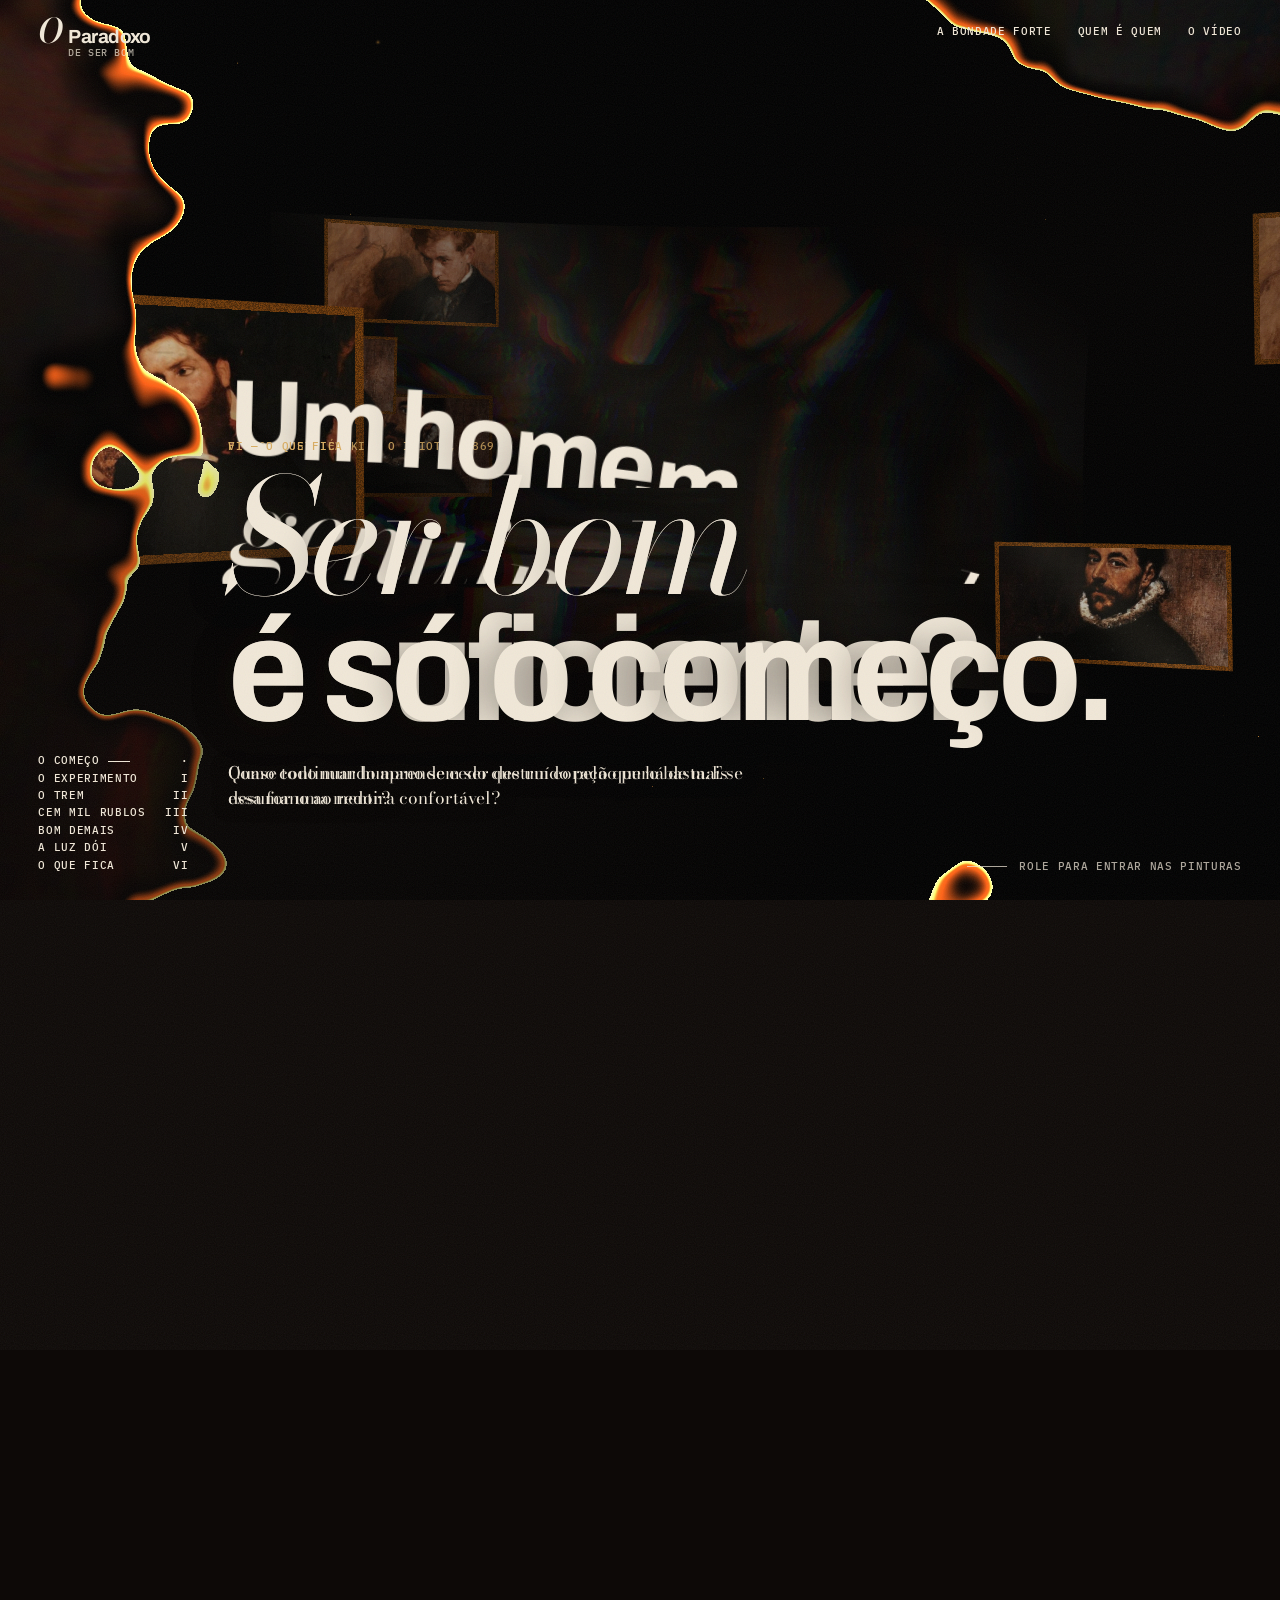
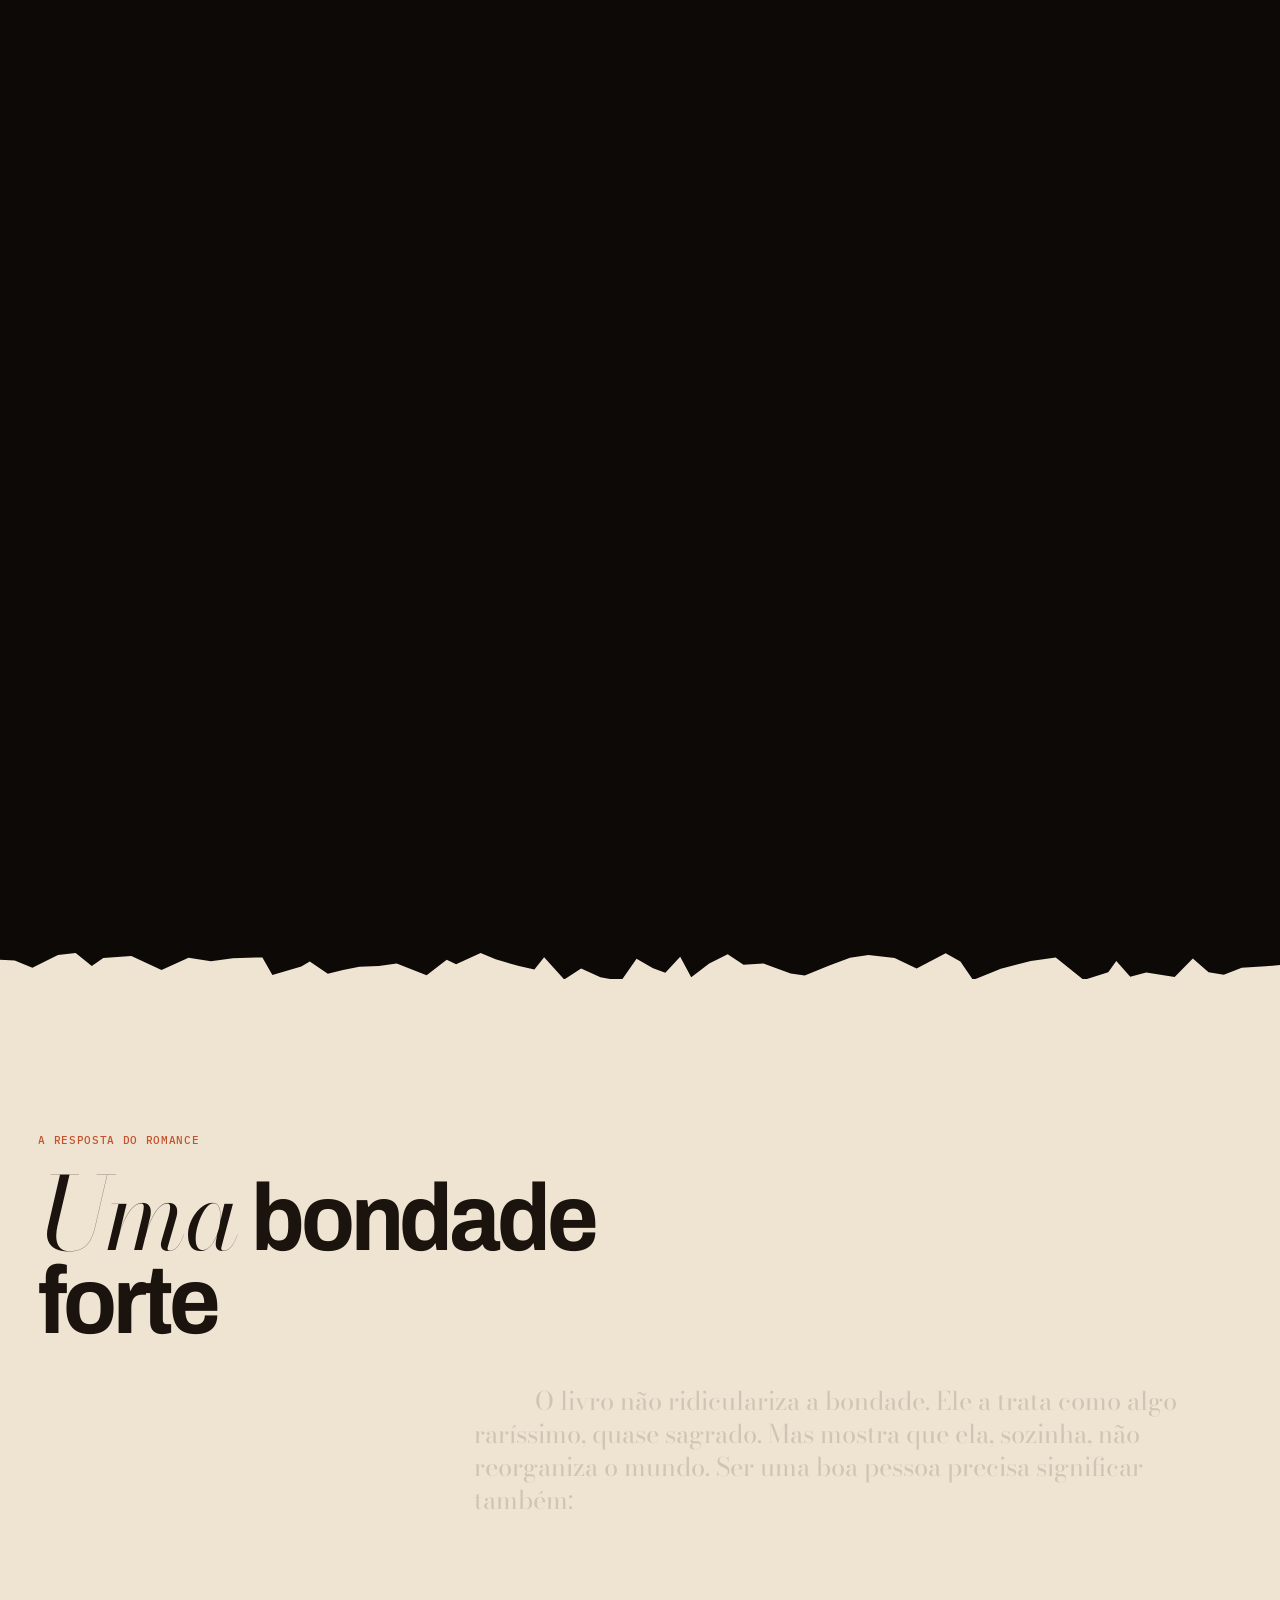
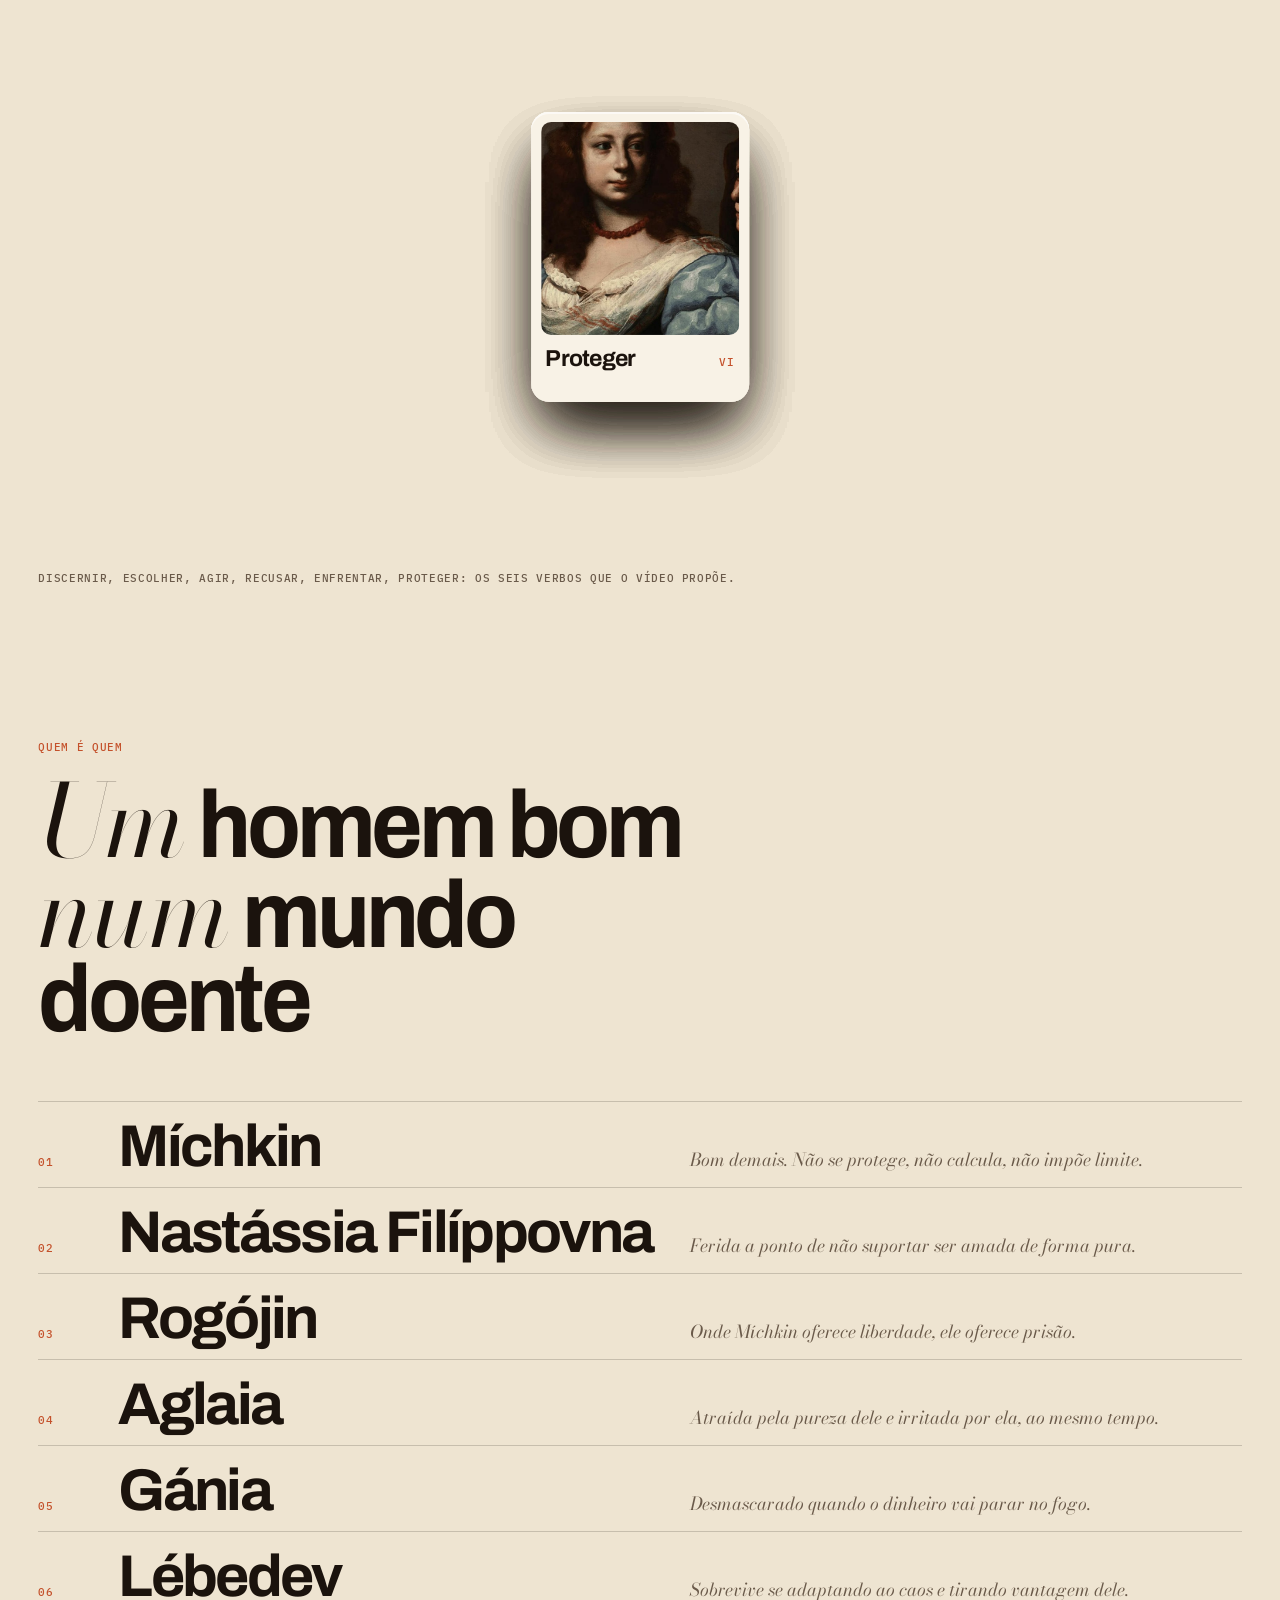
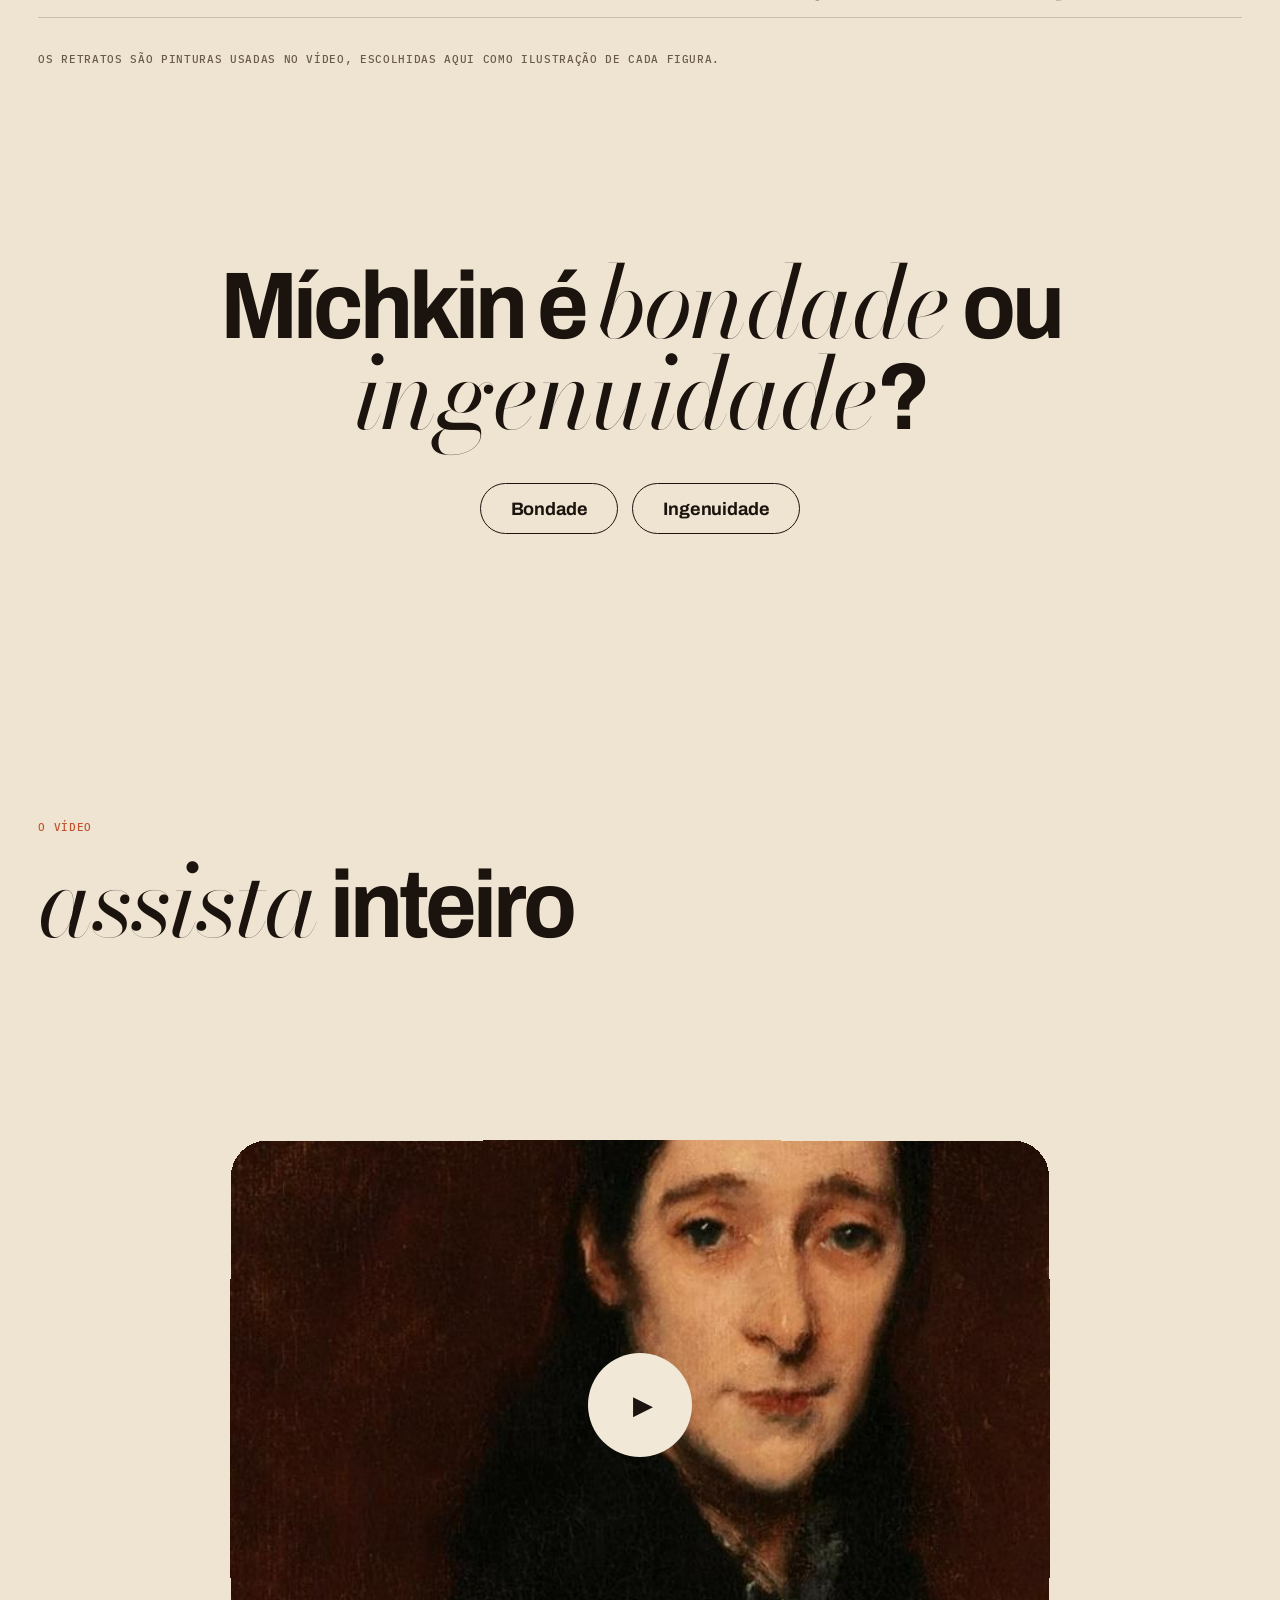
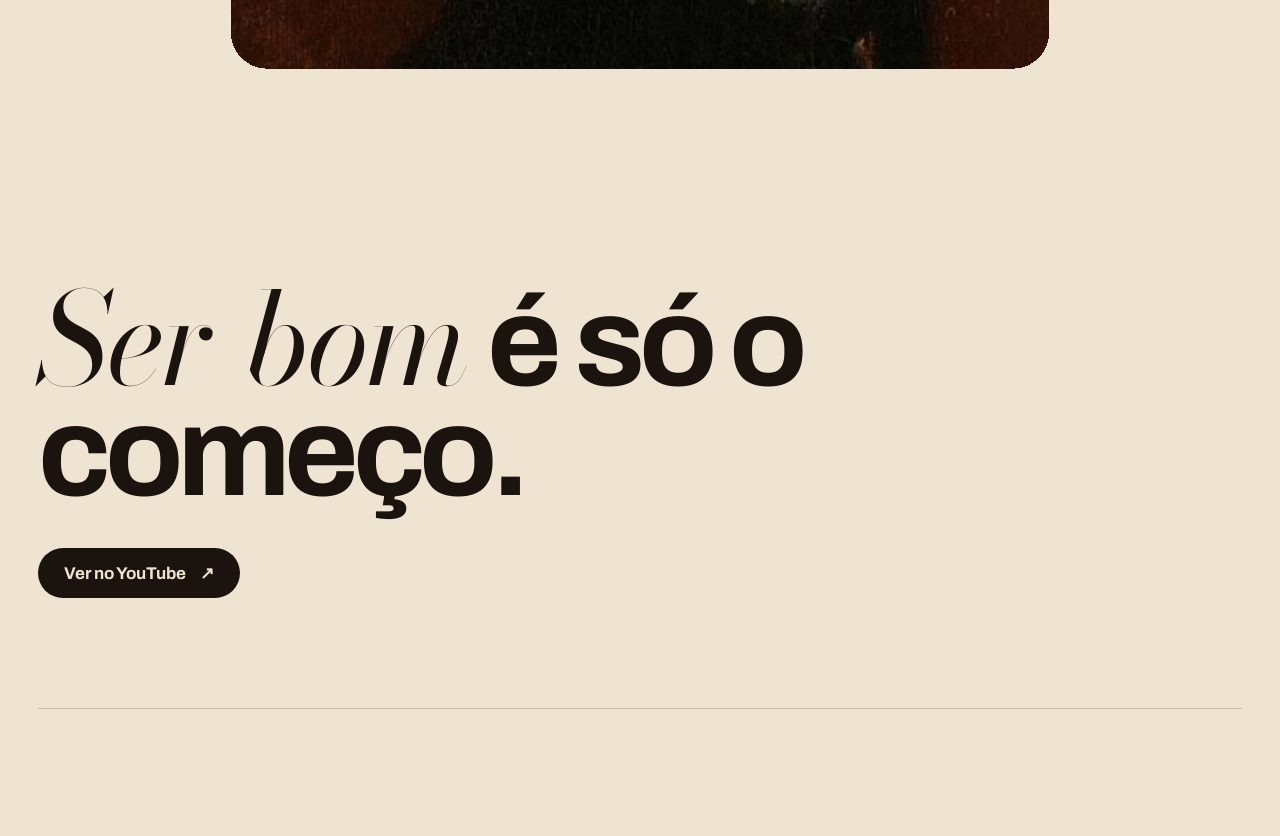
==== index.html @ 6a39d904 "Animações: queima entre pinturas, texto letra a letra, rolagem suave e revelações na página" ====
<!doctype html>
<html lang="pt-BR">
<head>
<meta charset="utf-8">
<meta name="viewport" content="width=device-width, initial-scale=1, viewport-fit=cover">
<title>O Paradoxo — ser bom é suficiente?</title>
<meta name="description" content="O Idiota, de Dostoiévski, contado com as pinturas do vídeo “O Paradoxo de Ser uma Boa Pessoa”: por que a bondade parece fraqueza num mundo corrompido.">
<meta name="theme-color" content="#0d0907">
<meta property="og:title" content="O Paradoxo — ser bom é suficiente?">
<meta property="og:description" content="O Idiota, de Dostoiévski, em pinturas que flutuam.">
<meta property="og:image" content="img/og.jpg">
<meta property="og:type" content="website">
<link rel="icon" href="img/favicon.svg" type="image/svg+xml">
<link rel="preload" href="fonts/archivo.woff2" as="font" type="font/woff2" crossorigin>
<link rel="preload" href="fonts/bodoni-italic.woff2" as="font" type="font/woff2" crossorigin>
<link rel="stylesheet" href="src/styles.css">
<script type="application/ld+json">
{"@context":"https://schema.org","@type":"CreativeWork","name":"O Paradoxo de Ser uma Boa Pessoa","about":{"@type":"Book","name":"O Idiota","author":{"@type":"Person","name":"Fiódor Dostoiévski"},"datePublished":"1869"},"inLanguage":"pt-BR","citation":{"@type":"VideoObject","name":"O Paradoxo de Ser uma Boa Pessoa | O Alerta de Dostoiévski para a Sociedade","url":"https://www.youtube.com/watch?v=7dcqp1zuZd4","uploadDate":"2026-03-15"}}
</script>
<script type="importmap">
{"imports":{"three":"./vendor/three/three.module.min.js","lenis":"./vendor/lenis/lenis.mjs","app/":"./src/"}}
</script>
</head>
<body class="is-loading">

<div class="loader" id="loader" aria-live="polite">
  <div class="loader__pic" aria-hidden="true"><img id="loadPic" src="img/paint/p15-rua.jpg" alt=""></div>
  <p class="loader__mark"><i>O</i> Paradoxo</p>
  <p class="mono loader__n"><span id="loadN">00</span> / 32 pinturas</p>
</div>

<header class="hdr" id="hdr">
  <a class="hdr__mark" href="#top" aria-label="O Paradoxo, início"><i>O</i><span>Paradoxo</span><small class="mono">de ser bom</small></a>
  <nav class="hdr__nav mono" aria-label="Seções">
    <a href="#forte">A bondade forte</a>
    <a href="#quem">Quem é quem</a>
    <a href="#video">O vídeo</a>
  </nav>
  <button class="hdr__menu mono" id="menuBtn" type="button" aria-expanded="false" aria-controls="menu">Menu</button>
</header>

<nav class="menu" id="menu" hidden aria-label="Menu">
  <a href="#top"><span class="mono">I</span>Início</a>
  <a href="#forte"><span class="mono">II</span>A bondade forte</a>
  <a href="#quem"><span class="mono">III</span>Quem é quem</a>
  <a href="#video"><span class="mono">IV</span>O vídeo</a>
</nav>

<ol class="index mono" id="index" aria-hidden="true">
  <li><span>O começo</span><b>·</b></li>
  <li><span>O experimento</span><b>I</b></li>
  <li><span>O trem</span><b>II</b></li>
  <li><span>Cem mil rublos</span><b>III</b></li>
  <li><span>Bom demais</span><b>IV</b></li>
  <li><span>A luz dói</span><b>V</b></li>
  <li><span>O que fica</span><b>VI</b></li>
</ol>

<main id="top">
  <section class="world" id="world" aria-label="O Idiota em sete cenas">
    <div class="stage" id="stage">
      <canvas id="gl" aria-hidden="true"></canvas>

      <article class="st st--hero" data-st="0">
        <p class="mono st__kick ln" style="display:flex"><span>Fiódor Dostoiévski</span><span>O Idiota, 1869</span></p>
        <h1 class="st__t"><span class="ln"><em class="sw">Ser bom</em></span><span class="ln"><b>é suficiente?</b></span></h1>
        <p class="st__p ln">Quase todo mundo aprende cedo que um coração puro basta. E se essa for uma mentira confortável?</p>
      </article>

      <article class="st st--l" data-st="1">
        <p class="mono st__num ln">I — O experimento</p>
        <h2 class="st__t"><span class="ln"><b>Um homem</b></span><span class="ln"><em class="sw">genuinamente bom</em></span></h2>
        <p class="st__p ln">Dostoiévski coloca esse homem no centro de um mundo corroído por desejo, humilhação e autodestruição. E observa o que acontece.</p>
      </article>

      <article class="st st--r" data-st="2">
        <p class="mono st__num ln">II — O trem</p>
        <h2 class="st__t"><span class="ln"><em class="sw">um</em> <b>estrangeiro</b></span><span class="ln"><b>moral</b></span></h2>
        <p class="st__p ln">A caminho de São Petersburgo, o príncipe Míchkin senta entre Rogójin, consumido pela obsessão, e Lébedev, que vive de tirar vantagem do caos. Ele não fala, não pensa e não deseja como eles.</p>
      </article>

      <article class="st st--l" data-st="3">
        <p class="mono st__num ln">III — Cem mil rublos</p>
        <h2 class="st__t"><span class="ln"><b>100.000</b></span><span class="ln"><em class="sw">rublos no fogo</em></span></h2>
        <p class="st__p ln">Rogójin tenta comprar Nastássia Filíppovna. Ela atira o dinheiro às chamas e, por um instante, arranca a máscara de todos na sala. Míchkin oferece outra coisa: amor sem julgamento.</p>
      </article>

      <article class="st st--c" data-st="4">
        <p class="mono st__num ln">IV — Bom demais</p>
        <h2 class="st__t st__t--list">
          <span class="ln"><b>Bondade</b> <em class="sw">não é</em> <b>passividade.</b></span>
          <span class="ln"><b>Compaixão</b> <em class="sw">não é</em> <b>indecisão.</b></span>
          <span class="ln"><b>Perdão</b> <em class="sw">não é</em> <b>falta de limite.</b></span>
        </h2>
      </article>

      <article class="st st--r" data-st="5">
        <p class="mono st__num ln">V — A luz dói</p>
        <h2 class="st__t"><span class="ln"><em class="sw">às vezes</em></span><span class="ln"><b>a luz dói</b></span></h2>
        <p class="st__p ln">Não basta oferecer luz a quem aprendeu a viver no escuro. Às vezes ela dói mais do que a própria escuridão.</p>
      </article>

      <article class="st st--hero" data-st="6">
        <p class="mono st__num ln">VI — O que fica</p>
        <h2 class="st__t"><span class="ln"><em class="sw">Ser bom</em></span><span class="ln"><b>é só o começo.</b></span></h2>
        <p class="st__p ln">Como continuar humano sem ser destruído pelo que há de mais desumano ao redor?</p>
      </article>

      <p class="mono cue" id="cue" aria-hidden="true">Role para entrar nas pinturas</p>
    </div>
  </section>

  <div class="page" id="page">
    <div class="tear" aria-hidden="true"></div>

    <section class="forte" id="forte" aria-labelledby="forteT">
      <p class="mono kick">A resposta do romance</p>
      <h2 class="big" id="forteT"><em class="sw">Uma</em> bondade forte</h2>
      <p class="lede">O livro não ridiculariza a bondade. Ele a trata como algo raríssimo, quase sagrado. Mas mostra que ela, sozinha, não reorganiza o mundo. Ser uma boa pessoa precisa significar também:</p>
      <div class="deck" id="deck">
        <figure class="dc"><img src="img/paint/p02-dostoievski.jpg" alt="" loading="lazy"><figcaption><span class="mono">I</span>Discernir</figcaption></figure>
        <figure class="dc"><img src="img/paint/p04-dois-homens.jpg" alt="" loading="lazy"><figcaption><span class="mono">II</span>Escolher</figcaption></figure>
        <figure class="dc"><img src="img/paint/p18-gola.jpg" alt="" loading="lazy"><figcaption><span class="mono">III</span>Agir</figcaption></figure>
        <figure class="dc"><img src="img/paint/p05-nastassia.jpg" alt="" loading="lazy"><figcaption><span class="mono">IV</span>Recusar</figcaption></figure>
        <figure class="dc"><img src="img/paint/p16-olhar.jpg" alt="" loading="lazy"><figcaption><span class="mono">V</span>Enfrentar</figcaption></figure>
        <figure class="dc"><img src="img/paint/p20-duas.jpg" alt="" loading="lazy"><figcaption><span class="mono">VI</span>Proteger</figcaption></figure>
      </div>
      <p class="mono note">Discernir, escolher, agir, recusar, enfrentar, proteger: os seis verbos que o vídeo propõe.</p>
    </section>

    <section class="quem" id="quem" aria-labelledby="quemT">
      <div class="quem__head">
        <p class="mono kick">Quem é quem</p>
        <h2 class="big" id="quemT"><em class="sw">Um</em> homem bom <em class="sw">num</em> mundo doente</h2>
      </div>
      <ul class="cast" id="cast">
        <li data-img="img/cut/p01-retrato.webp"><span class="mono">01</span><b>Míchkin</b><i>Bom demais. Não se protege, não calcula, não impõe limite.</i></li>
        <li data-img="img/cut/p05-nastassia.webp"><span class="mono">02</span><b>Nastássia Filíppovna</b><i>Ferida a ponto de não suportar ser amada de forma pura.</i></li>
        <li data-img="img/cut/p03-trem.webp"><span class="mono">03</span><b>Rogójin</b><i>Onde Míchkin oferece liberdade, ele oferece prisão.</i></li>
        <li data-img="img/cut/p10-dama.webp"><span class="mono">04</span><b>Aglaia</b><i>Atraída pela pureza dele e irritada por ela, ao mesmo tempo.</i></li>
        <li data-img="img/cut/p11-cabisbaixo.webp"><span class="mono">05</span><b>Gánia</b><i>Desmascarado quando o dinheiro vai parar no fogo.</i></li>
        <li data-img="img/cut/p07-flor.webp"><span class="mono">06</span><b>Lébedev</b><i>Sobrevive se adaptando ao caos e tirando vantagem dele.</i></li>
      </ul>
      <img class="cast__peek" id="peek" alt="" aria-hidden="true">
      <p class="mono note">Os retratos são pinturas usadas no vídeo, escolhidas aqui como ilustração de cada figura.</p>
    </section>

    <section class="pick" aria-labelledby="pickT">
      <p class="mono kick">A pergunta do vídeo</p>
      <h2 class="big" id="pickT">Míchkin é <em class="sw">bondade</em> ou <em class="sw">ingenuidade</em>?</h2>
      <div class="pick__btns" role="group" aria-label="Escolha uma resposta">
        <button type="button" class="pill" data-pick="b" aria-pressed="false">Bondade</button>
        <button type="button" class="pill" data-pick="i" aria-pressed="false">Ingenuidade</button>
      </div>
      <p class="pick__a" id="pickA" aria-live="polite"></p>
    </section>

    <section class="video" id="video" aria-labelledby="videoT">
      <p class="mono kick">O vídeo</p>
      <h2 class="big" id="videoT"><em class="sw">assista</em> inteiro</h2>
      <div class="frame">
        <div class="player" id="player">
          <button class="player__face" id="playerBtn" type="button" aria-label="Reproduzir o vídeo O Paradoxo de Ser uma Boa Pessoa">
            <img src="img/paint/p01-retrato.jpg" alt="">
            <span class="player__play" aria-hidden="true">▶</span>
            <span class="mono player__cap">A Psique · 23 min<br>O Paradoxo de Ser uma Boa Pessoa</span>
          </button>
        </div>
      </div>
    </section>

    <footer class="foot">
      <h2 class="foot__t"><em class="sw">Ser bom</em> é só o começo.</h2>
      <a class="btn" href="https://www.youtube.com/watch?v=7dcqp1zuZd4" target="_blank" rel="noopener"><span>Ver no YouTube</span><b aria-hidden="true">↗</b></a>
      <div class="foot__cols">
        <p><span class="mono">Vídeo</span>A Psique, 15 de março de 2026</p>
        <p><span class="mono">Livro</span>O Idiota, Fiódor Dostoiévski, 1869</p>
        <p><span class="mono">Imagens</span>Pinturas exibidas no vídeo, usadas como referência</p>
        <p><span class="mono">Compartilhar</span><button class="copy" type="button" data-copy="https://www.youtube.com/watch?v=7dcqp1zuZd4">Copiar link do vídeo</button><span class="copied mono" aria-live="polite"></span></p>
      </div>
    </footer>
  </div>
</main>

<script type="module" src="src/main.js"></script>
</body>
</html>
---- src/styles.css ----
/* ===== Tokens ===== */
:root {
  --night: #0d0907;
  --bone: #f1e8d8;
  --bone-2: rgba(241, 232, 216, .72);
  --gold: #d9ad62;
  --ember: #c4512b;
  --paper: #eee4d1;
  --paper-2: #e3d7c0;
  --ink: #1b130d;
  --ink-2: #6a5a4a;
  --line: rgba(27, 19, 13, .18);
  --f-sans: "Archivo", "Helvetica Neue", Arial, sans-serif;
  --f-serif: "Bodoni Moda", Didot, Georgia, serif;
  --f-mono: "Plex Mono", ui-monospace, Menlo, monospace;
  --gut: clamp(16px, 3vw, 44px);
  --ease: cubic-bezier(.2, .7, .1, 1);
}

@font-face { font-family: "Archivo"; src: url(../fonts/archivo.woff2) format("woff2"); font-weight: 100 900; font-stretch: 62% 125%; font-display: swap; }
@font-face { font-family: "Bodoni Moda"; src: url(../fonts/bodoni.woff2) format("woff2"); font-weight: 400 900; font-display: swap; }
@font-face { font-family: "Bodoni Moda"; src: url(../fonts/bodoni-italic.woff2) format("woff2"); font-weight: 400 900; font-style: italic; font-display: swap; }
@font-face { font-family: "Plex Mono"; src: url(../fonts/mono.woff2) format("woff2"); font-weight: 500; font-display: swap; }

/* ===== Base ===== */
*, *::before, *::after { box-sizing: border-box; }
[hidden] { display: none !important; }
html { -webkit-text-size-adjust: 100%; }
body { margin: 0; background: var(--night); color: var(--bone); font: 400 17px/1.5 var(--f-serif); -webkit-font-smoothing: antialiased; overflow-x: clip; }
body.is-loading { overflow: hidden; height: 100svh; }
a { color: inherit; }
button { font: inherit; color: inherit; background: none; border: 0; padding: 0; cursor: pointer; }
img { display: block; max-width: 100%; }
:focus-visible { outline: 2px solid var(--gold); outline-offset: 3px; border-radius: 4px; }

.mono { font: 500 11px/1.4 var(--f-mono); text-transform: uppercase; letter-spacing: .06em; }
.sw { font-family: var(--f-serif); font-style: italic; font-weight: 500; font-variation-settings: "opsz" 96; letter-spacing: -.02em; }
b { font-weight: inherit; }

/* grão de tela por cima de tudo, como verniz */
body::after {
  content: ""; position: fixed; inset: -50%; z-index: 90; pointer-events: none; opacity: .07;
  background-image: url("data:image/svg+xml,%3Csvg xmlns='http://www.w3.org/2000/svg' width='160' height='160'%3E%3Cfilter id='n'%3E%3CfeTurbulence type='fractalNoise' baseFrequency='.9' numOctaves='2' stitchTiles='stitch'/%3E%3C/filter%3E%3Crect width='100%25' height='100%25' filter='url(%23n)'/%3E%3C/svg%3E");
  animation: grain .9s steps(4) infinite;
}
@keyframes grain { 0% { transform: translate(0, 0); } 25% { transform: translate(-3%, 2%); } 50% { transform: translate(2%, -3%); } 75% { transform: translate(-2%, -1%); } }

/* ===== Loader ===== */
.loader { position: fixed; inset: 0; z-index: 100; display: grid; place-content: center; justify-items: center; text-align: center; background: var(--night); clip-path: inset(0 0 0 0); transition: clip-path 1.25s cubic-bezier(.76, 0, .24, 1) .15s, visibility 0s 1.5s; }
.loader.out { clip-path: inset(50% 0 50% 0); visibility: hidden; }
.loader::after { content: ""; position: absolute; left: 0; right: 0; top: 50%; height: 1px; background: var(--gold); transform: scaleX(0); transition: transform .9s var(--ease); }
.loader.out::after { transform: scaleX(1); }
.loader__pic { width: clamp(120px, 13vw, 170px); aspect-ratio: 4 / 5; padding: 7px; border-radius: 3px; background: linear-gradient(135deg, #b98d43, #ecd08f 22%, #8a6122 48%, #e2be74 72%, #7d561c); box-shadow: 0 30px 60px -20px #000; transform: rotate(-3deg); transition: transform 1.3s var(--ease), opacity .8s; }
.loader__pic img { width: 100%; height: 100%; object-fit: cover; display: block; filter: sepia(.2) contrast(1.05); }
.loader.out .loader__pic { transform: rotate(0) scale(1.6); opacity: 0; }
.loader__mark { position: relative; margin: -.42em 0 0; font: 500 clamp(48px, 8vw, 110px)/.9 var(--f-sans); letter-spacing: -.04em; text-shadow: 0 10px 40px rgba(13, 9, 7, .8); transition: transform 1.2s var(--ease), opacity .7s; }
.loader.out .loader__mark { transform: translateY(-40%); opacity: 0; }
.loader__mark i { font: italic 500 1.08em/1 var(--f-serif); margin-right: .06em; }
.loader__n { margin: 18px 0 0; color: var(--bone-2); }

/* ===== Letras e revelações ===== */
.sr { position: absolute; width: 1px; height: 1px; overflow: hidden; clip-path: inset(50%); white-space: nowrap; }
.w { display: inline-block; white-space: nowrap; clip-path: inset(-.35em -.25em -.3em -.25em); }
.ch { display: inline-block; transform-origin: 0 100%; will-change: transform; }
.st__t .ln { filter: none !important; }
.rv .ch { transform: translate3d(0, 115%, 0) rotate(12deg); transition: transform 1.15s var(--ease) calc(var(--ci) * 22ms); }
.rv.in .ch { transform: none; }
.up { opacity: 0; transform: translate3d(0, 34px, 0); transition: opacity .9s var(--ease) var(--d, 0s), transform 1.1s var(--ease) var(--d, 0s); }
.up.in { opacity: 1; transform: none; }
.kick.up { opacity: 1; transform: none; clip-path: inset(0 100% 0 0); transition: clip-path 1.2s var(--ease); }
.kick.up.in { clip-path: inset(0 0 0 0); }
.cast li.up { position: relative; border-top-color: transparent; }
.cast li.up::before { content: ""; position: absolute; left: 0; right: 0; top: -1px; height: 1px; background: var(--line); transform: scaleX(0); transform-origin: left; transition: transform 1.2s var(--ease) var(--d, 0s); }
.cast li.up.in::before { transform: scaleX(1); }
.frame.up { transform: translate3d(0, 60px, 0); }
.player__face img { will-change: scale; }
.lw { transition: opacity .25s linear; }

/* cursor */
.cur { position: fixed; left: 0; top: 0; z-index: 200; width: 6px; height: 6px; margin: -3px 0 0 -3px; border-radius: 50%; background: var(--gold); pointer-events: none; opacity: 0; transition: opacity .3s; mix-blend-mode: difference; }
.cur--ring { width: 38px; height: 38px; margin: -19px 0 0 -19px; background: none; border: 1px solid var(--gold); transition: opacity .3s, width .45s var(--ease), height .45s var(--ease), margin .45s var(--ease), background .3s; }
.cur--ring.hot { width: 74px; height: 74px; margin: -37px 0 0 -37px; background: rgba(217, 173, 98, .14); }
body.has-cur .cur { opacity: 1; }

/* ===== Header ===== */
.hdr { position: fixed; z-index: 50; top: 0; left: 0; right: 0; display: flex; align-items: flex-start; justify-content: space-between; padding: 18px var(--gut); color: var(--bone); transition: color .5s; pointer-events: none; }
.hdr > * { pointer-events: auto; }
.hdr.on-page { color: var(--ink); background: linear-gradient(var(--paper) 55%, rgba(238,228,209,0)); }
.hdr__mark { display: grid; grid-template-columns: auto auto; column-gap: 5px; align-items: baseline; text-decoration: none; line-height: .9; }
.hdr__mark i { font: italic 500 34px/.8 var(--f-serif); grid-row: span 2; }
.hdr__mark span { font: 700 19px/1 var(--f-sans); letter-spacing: -.03em; }
.hdr__mark small { opacity: .7; font-size: 9.5px; }
.hdr__nav { display: flex; gap: 26px; padding-top: 6px; }
.hdr__nav a { text-decoration: none; position: relative; padding-bottom: 3px; }
.hdr__nav a::after { content: ""; position: absolute; left: 0; right: 100%; bottom: 0; height: 1px; background: currentColor; transition: right .45s var(--ease); }
.hdr__nav a:hover::after { right: 0; }
.hdr__menu { display: none; padding-top: 6px; }
.menu { position: fixed; inset: 0; z-index: 45; padding: 110px var(--gut) 40px; background: rgba(13, 9, 7, .96); display: flex; flex-direction: column; gap: 10px; }
.menu a { font: 700 52px/1 var(--f-sans); letter-spacing: -.04em; text-decoration: none; color: var(--bone); display: flex; gap: 14px; align-items: baseline; }
.menu a span { color: var(--gold); }

/* índice lateral com algarismos romanos */
.index { position: fixed; z-index: 40; left: var(--gut); bottom: 26px; margin: 0; padding: 0; list-style: none; color: var(--bone); transition: opacity .5s; }
.index li { display: flex; justify-content: space-between; gap: 18px; width: 150px; opacity: .38; transition: opacity .4s; padding: 1px 0; }
.index li.on { opacity: 1; }
.index li.on span::after { content: ""; display: inline-block; width: 22px; height: 1px; background: currentColor; vertical-align: middle; margin-left: 8px; }
.index.gone { opacity: 0; pointer-events: none; }

/* ===== Ato 1 ===== */
.world { position: relative; height: 820vh; }
.stage { position: sticky; top: 0; height: 100svh; overflow: hidden; background: var(--night); }
#gl { position: absolute; inset: 0; width: 100%; height: 100%; display: block; }
.stage::before {
  content: ""; position: absolute; inset: 0; z-index: 1; pointer-events: none;
  background: radial-gradient(90% 70% at 18% 88%, rgba(13, 9, 7, .62), transparent 62%), radial-gradient(70% 60% at 90% 30%, rgba(13, 9, 7, .25), transparent 70%);
}

.st { position: absolute; z-index: 2; color: var(--bone); pointer-events: none; visibility: hidden; max-width: min(92vw, 820px); }
.st.vis { visibility: visible; }
.st .ln { display: block; will-change: transform, opacity, filter; }
.st__t { margin: 0; font: 700 clamp(54px, 8.4vw, 150px)/.86 var(--f-sans); font-stretch: 92%; letter-spacing: -.045em; text-shadow: 0 2px 40px rgba(13, 9, 7, .45); }
.st__t .sw { font-weight: 400; font-size: 1.08em; letter-spacing: -.035em; line-height: .8; }
.st__t > .ln { white-space: nowrap; }
.st__p { margin: 26px 0 0; max-width: 31em; font: 400 clamp(17px, 1.35vw, 21px)/1.42 var(--f-serif); color: var(--bone); text-shadow: 0 1px 18px rgba(13, 9, 7, .7); }
.st__num, .st__kick { margin: 0 0 18px; color: var(--gold); }
.st__kick { display: flex; gap: 22px; }

.st--hero { left: calc(var(--gut) + 190px); bottom: 10vh; }
.st--hero .st__t { font-size: clamp(64px, 11.5vw, 210px); }
.st--l { left: calc(var(--gut) + 190px); top: 50%; transform: translateY(-40%); }
.st--r { right: var(--gut); top: 50%; transform: translateY(-44%); text-align: right; }
.st--r .st__p { margin-left: auto; }
.st--c { left: 50%; top: 50%; transform: translate(-50%, -50%); text-align: center; max-width: 94vw; }
.st__t--list { font-size: clamp(36px, 5.2vw, 96px); line-height: .98; }
.st__t--list .ln { padding: .06em 0; }
.st__t--list .sw { color: var(--gold); }

.cue { position: absolute; z-index: 2; right: var(--gut); bottom: 26px; margin: 0; color: var(--bone-2); transition: opacity .6s; }
.cue::before { content: ""; display: inline-block; width: 40px; height: 1px; background: currentColor; vertical-align: middle; margin-right: 12px; animation: pull 2s var(--ease) infinite; transform-origin: left; }
@keyframes pull { 0% { transform: scaleX(0); } 60% { transform: scaleX(1); } 100% { transform: scaleX(1); opacity: 0; } }

/* ===== Ato 2: papel ===== */
.page { position: relative; z-index: 3; background: var(--paper); color: var(--ink); margin-top: -1px; overflow-x: clip; }
.tear { position: absolute; left: 0; right: 0; top: -38px; height: 40px; background: var(--paper); }
.page section { padding: clamp(90px, 12vw, 170px) var(--gut) 0; }
.kick { margin: 0 0 22px; color: var(--ember); }
.big { margin: 0; font: 700 clamp(48px, 7.4vw, 132px)/.88 var(--f-sans); font-stretch: 92%; letter-spacing: -.045em; max-width: 14ch; }
.big .sw { font-weight: 400; font-size: 1.06em; }
.lede { margin: 40px 0 0 auto; max-width: 30em; font: 400 clamp(21px, 2vw, 30px)/1.3 var(--f-serif); text-indent: 2.4em; }
.note { color: var(--ink-2); margin: 34px 0 0; }

/* baralho de pinturas em leque */
.deck { position: relative; height: clamp(360px, 44vw, 560px); margin-top: 60px; perspective: 1400px; --open: 0; }
.dc {
  position: absolute; left: 50%; top: 50%; width: clamp(170px, 17vw, 260px); margin: 0; aspect-ratio: 3 / 4;
  background: #f8f2e6; border-radius: 18px; padding: 10px 10px 0; box-shadow: 0 30px 60px -20px rgba(27, 19, 13, .45), 0 2px 0 rgba(255, 255, 255, .6) inset;
  transform-origin: 50% 120%;
  transform: translate(-50%, -50%) translateX(calc(var(--i) * var(--open) * clamp(100px, 13.8vw, 230px))) rotate(calc(var(--i) * var(--open) * 4.5deg)) translateY(calc(var(--i) * var(--i) * var(--open) * 8px)) rotateY(calc(var(--i) * -6deg * var(--open)));
  transition: transform .9s var(--ease), box-shadow .4s;
}
.dc img { width: 100%; height: 76%; object-fit: cover; border-radius: 10px; filter: sepia(.15); }
.dc figcaption { display: flex; flex-direction: row-reverse; justify-content: space-between; align-items: baseline; padding: 12px 4px 0; font: 700 clamp(19px, 1.8vw, 28px)/1 var(--f-sans); letter-spacing: -.03em; }
.dc figcaption .mono { color: var(--ember); }
.dc:hover { z-index: 10; box-shadow: 0 40px 70px -18px rgba(27, 19, 13, .6); transform: translate(-50%, -50%) translateX(calc(var(--i) * var(--open) * clamp(100px, 13.8vw, 230px))) translateY(-30px) rotate(calc(var(--i) * var(--open) * 3deg)); }

/* elenco com retrato que segue o cursor */
.quem { position: relative; }
.cast { list-style: none; margin: 60px 0 0; padding: 0; }
.cast li { display: grid; grid-template-columns: 60px 1fr 1fr; gap: 20px; align-items: baseline; padding: 18px 0 14px; border-top: 1px solid var(--line); cursor: default; transition: color .3s, padding .5s var(--ease); }
.cast li:last-child { border-bottom: 1px solid var(--line); }
.cast b { font: 700 clamp(34px, 4.6vw, 76px)/.9 var(--f-sans); letter-spacing: -.045em; }
.cast i { font: italic 400 clamp(17px, 1.4vw, 21px)/1.35 var(--f-serif); color: var(--ink-2); }
.cast .mono { color: var(--ember); }
.cast li:hover { padding-left: 14px; }
.cast li:hover b { color: var(--ember); }
.cast__peek { position: fixed; z-index: 30; left: 0; top: 0; width: 260px; pointer-events: none; opacity: 0; transform: translate(-50%, -60%) scale(.8) rotate(-4deg); transition: opacity .35s, transform .5s var(--ease); filter: drop-shadow(0 30px 40px rgba(27, 19, 13, .35)); }
.cast__peek.on { opacity: 1; transform: translate(-50%, -60%) scale(1) rotate(-2deg); }

/* pergunta */
.pick { text-align: center; }
.pick .big { margin: 0 auto; max-width: 16ch; }
.pick__btns { display: flex; gap: 14px; justify-content: center; margin-top: 44px; }
.pill { padding: 16px 30px 15px; border-radius: 99px; border: 1px solid var(--ink); font: 700 18px/1 var(--f-sans); letter-spacing: -.01em; transition: background .3s, color .3s, transform .4s var(--ease); }
.pill:hover { transform: translateY(-3px); }
.pill[aria-pressed="true"] { background: var(--ink); color: var(--paper); }
.pick__a { max-width: 34em; margin: 34px auto 0; min-height: 4.5em; font: 400 clamp(19px, 1.7vw, 25px)/1.4 var(--f-serif); }

/* vídeo numa moldura */
.video { text-align: left; }
.frame { margin-top: 50px; padding: clamp(10px, 1.6vw, 22px); border-radius: 6px; background: linear-gradient(135deg, #b98d43, #ecd08f 22%, #8a6122 48%, #e2be74 72%, #7d561c); box-shadow: 0 50px 90px -30px rgba(27, 19, 13, .6); }
.player { position: relative; aspect-ratio: 16 / 9; background: var(--night); overflow: hidden; }
.player iframe { position: absolute; inset: 0; width: 100%; height: 100%; border: 0; }
.player__face { position: absolute; inset: 0; width: 100%; display: block; }
.player__face img { width: 100%; height: 100%; object-fit: cover; transition: transform 1.4s var(--ease); }
.player__face:hover img { transform: scale(1.04); }
.player__play { position: absolute; left: 50%; top: 50%; width: 104px; height: 104px; margin: -52px 0 0 -52px; border-radius: 50%; display: grid; place-items: center; padding-left: 6px; font-size: 26px; color: var(--ink); background: var(--bone); transition: transform .5s var(--ease); }
.player__face:hover .player__play { transform: scale(1.1); }
.player__cap { position: absolute; left: 22px; bottom: 18px; text-align: left; color: var(--bone); }

/* rodapé */
.foot { padding: clamp(110px, 15vw, 220px) var(--gut) 36px; }
.foot__t { margin: 0 0 40px; font: 700 clamp(56px, 10vw, 190px)/.86 var(--f-sans); letter-spacing: -.05em; max-width: 12ch; }
.foot__t .sw { font-weight: 400; }
.btn { display: inline-flex; gap: 14px; align-items: center; padding: 17px 26px 16px; border-radius: 99px; background: var(--ink); color: var(--paper); text-decoration: none; font: 700 17px/1 var(--f-sans); transition: transform .4s var(--ease), background .3s; }
.btn:hover { transform: translateY(-3px); background: var(--ember); }
.foot__cols { display: grid; grid-template-columns: repeat(4, 1fr); gap: 24px; margin-top: 110px; padding-top: 20px; border-top: 1px solid var(--line); }
.foot__cols p { margin: 0; font-size: 15px; color: var(--ink-2); }
.foot__cols .mono { display: block; color: var(--ink); margin-bottom: 8px; }
.copy { text-decoration: underline; text-underline-offset: 3px; }
.copied { display: block; color: var(--ember); margin-top: 6px; min-height: 1em; }

/* sem 3D: pinturas como fundo fixo */
.stage.flat { background: center / cover no-repeat var(--night); transition: background-image .6s; }
.stage.flat::after { content: ""; position: absolute; inset: 0; background: radial-gradient(120% 90% at 50% 40%, rgba(13, 9, 7, .25), rgba(13, 9, 7, .85)); }

/* ===== Responsivo ===== */
@media (max-width: 860px) {
  .hdr__nav { display: none; }
  .hdr__menu { display: block; }
  .index { display: none; }
  .st--hero, .st--l, .st--r, .st--c { left: var(--gut); right: var(--gut); top: auto; bottom: 9vh; transform: none; text-align: left; max-width: none; }
  .st--r .st__p { margin-left: 0; }
  .st__t, .st--hero .st__t { font-size: clamp(42px, 12.5vw, 80px); }
  .st__t > .ln { white-space: normal; }
  .st__t--list { font-size: clamp(30px, 8.6vw, 54px); }
  .st__p { font-size: 16px; margin-top: 16px; }
  .cue { left: var(--gut); right: auto; bottom: 18px; }
  .lede { margin-left: 0; text-indent: 1.4em; }
  .deck { height: auto; display: grid; grid-template-columns: minmax(0,1fr) minmax(0,1fr); gap: 14px; perspective: none; }
  .dc, .dc:hover { position: relative; left: auto; top: auto; width: auto; transform: none; }
  .dc:nth-child(even) { margin-top: 28px; }
  .cast li { grid-template-columns: 34px 1fr; }
  .cast i { grid-column: 2; }
  .cast__peek { display: none; }
  .foot__cols { grid-template-columns: 1fr 1fr; }
  .player__play { width: 72px; height: 72px; margin: -36px 0 0 -36px; font-size: 20px; }
}

@media (prefers-reduced-motion: reduce) {
  *, *::before, *::after { animation: none !important; transition-duration: .01s !important; }
}

.btn, .pill, .player__play { transition: transform .4s var(--ease), background .3s, color .3s, translate .5s var(--ease); }
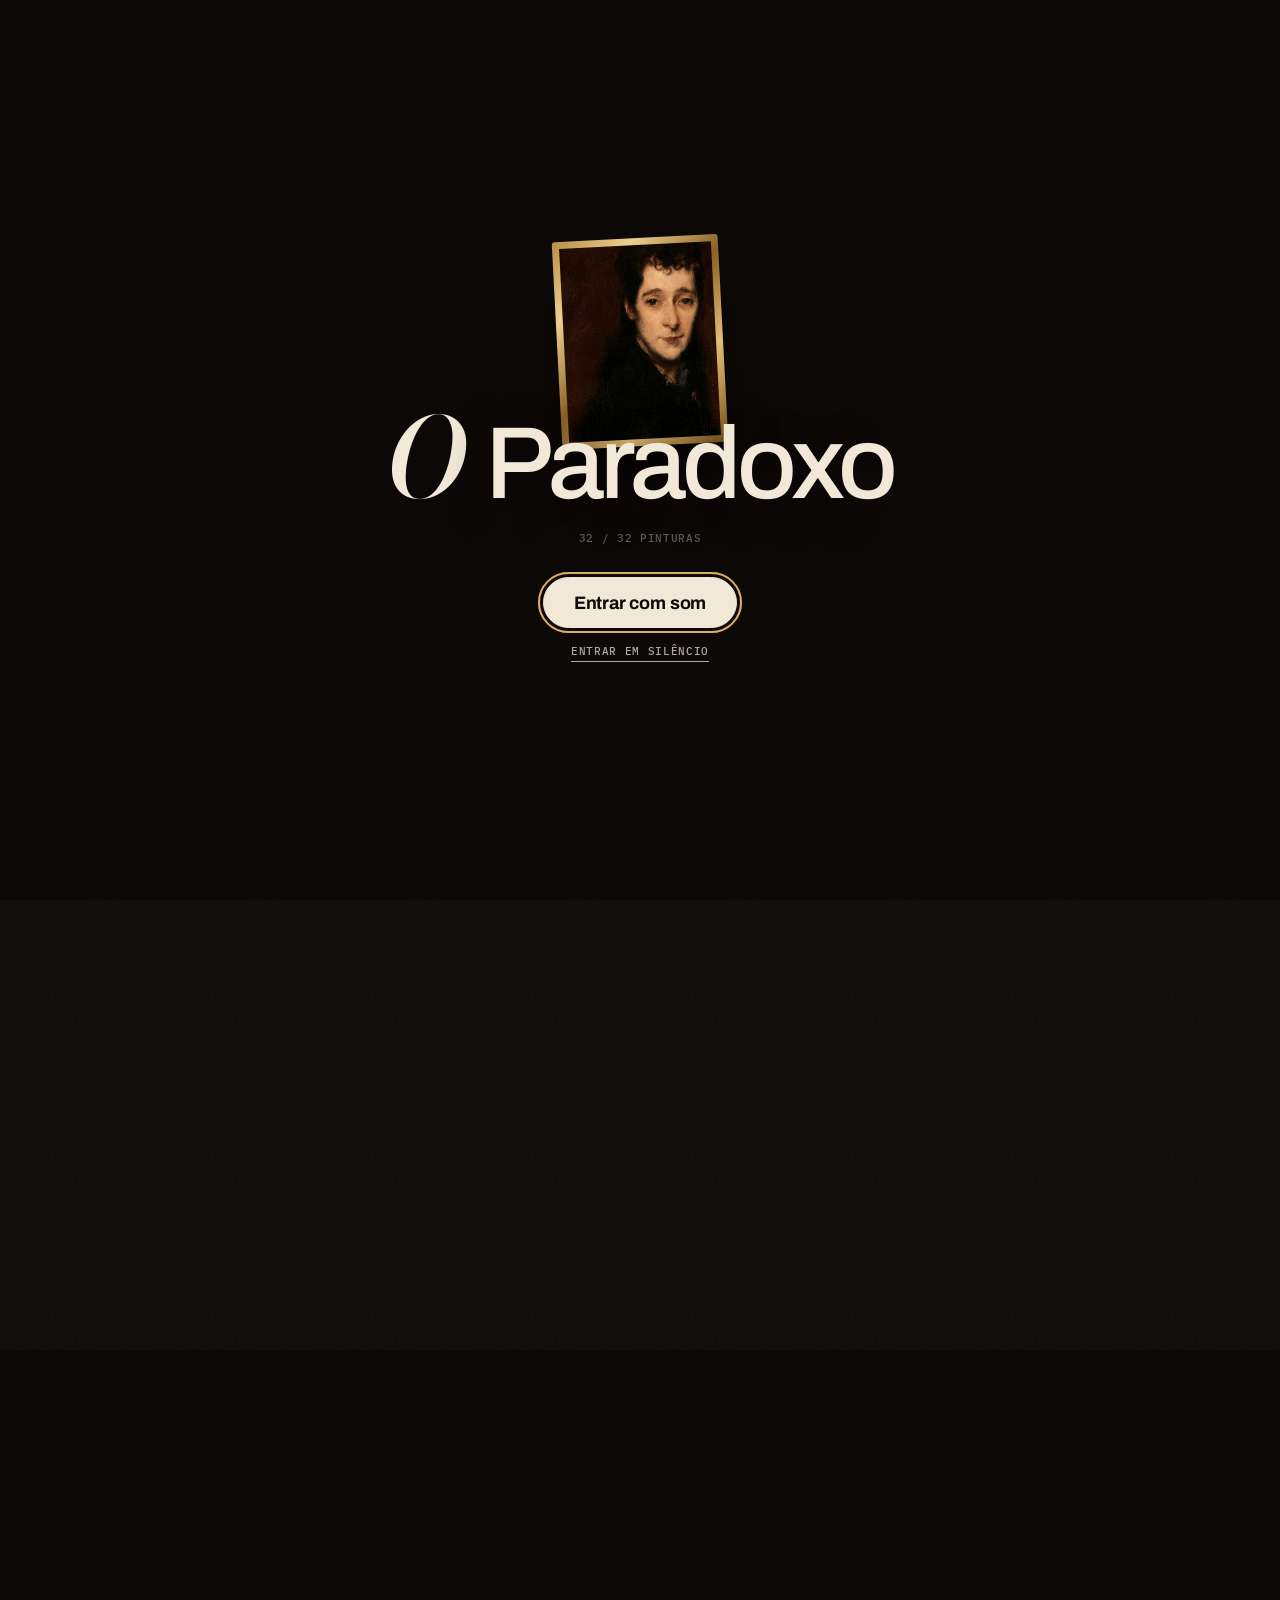
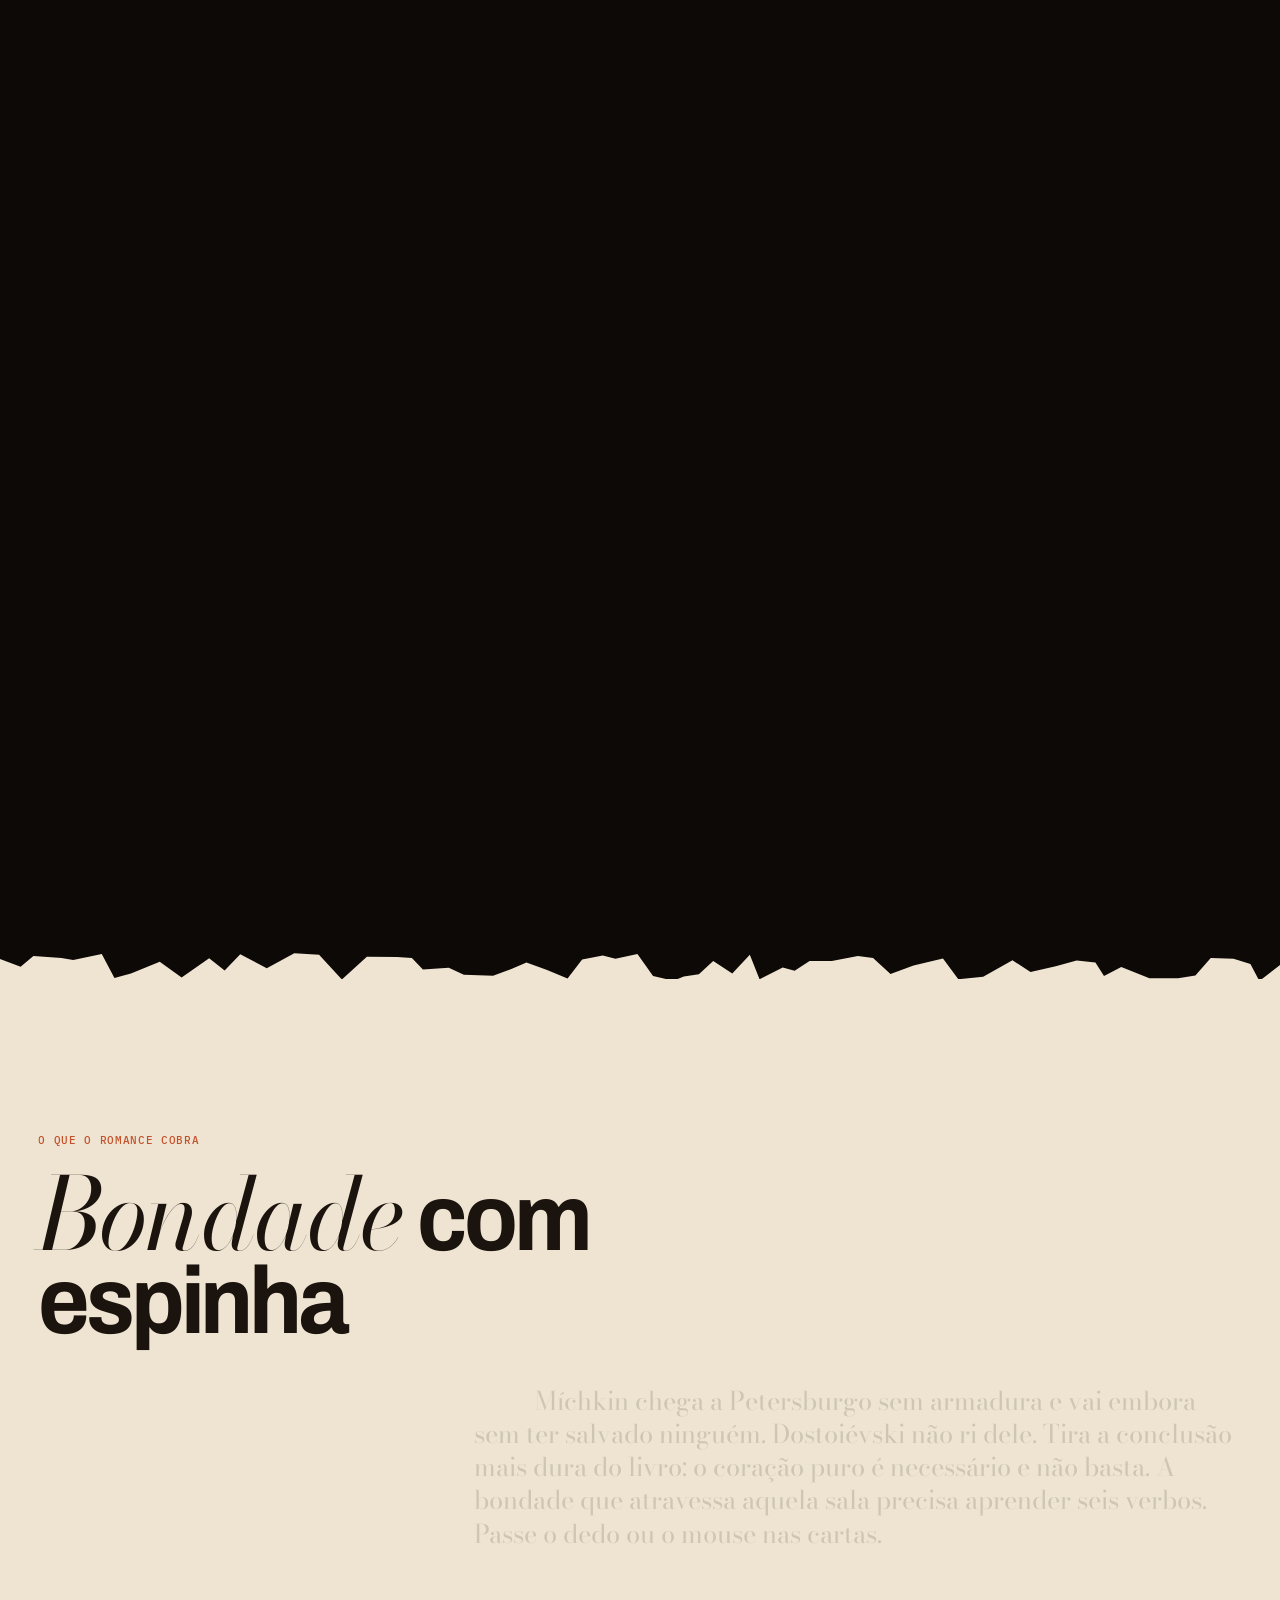
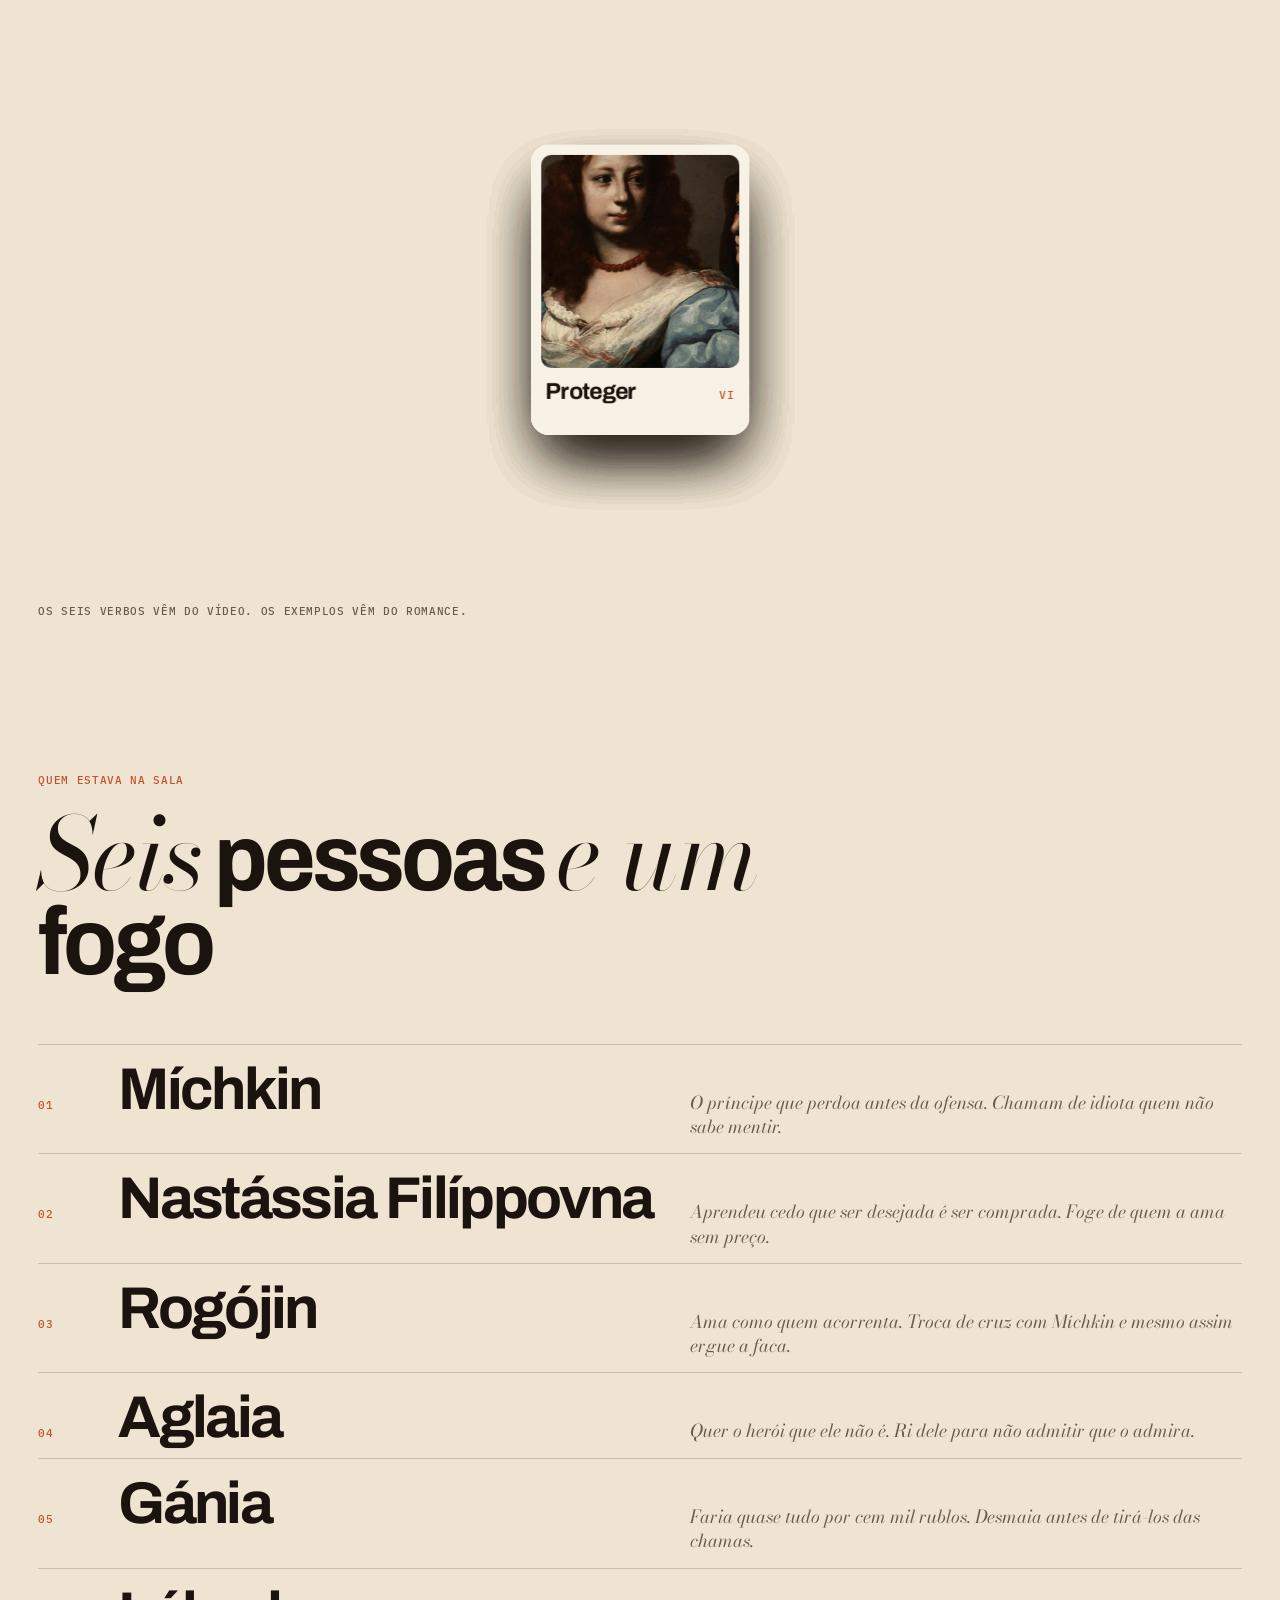
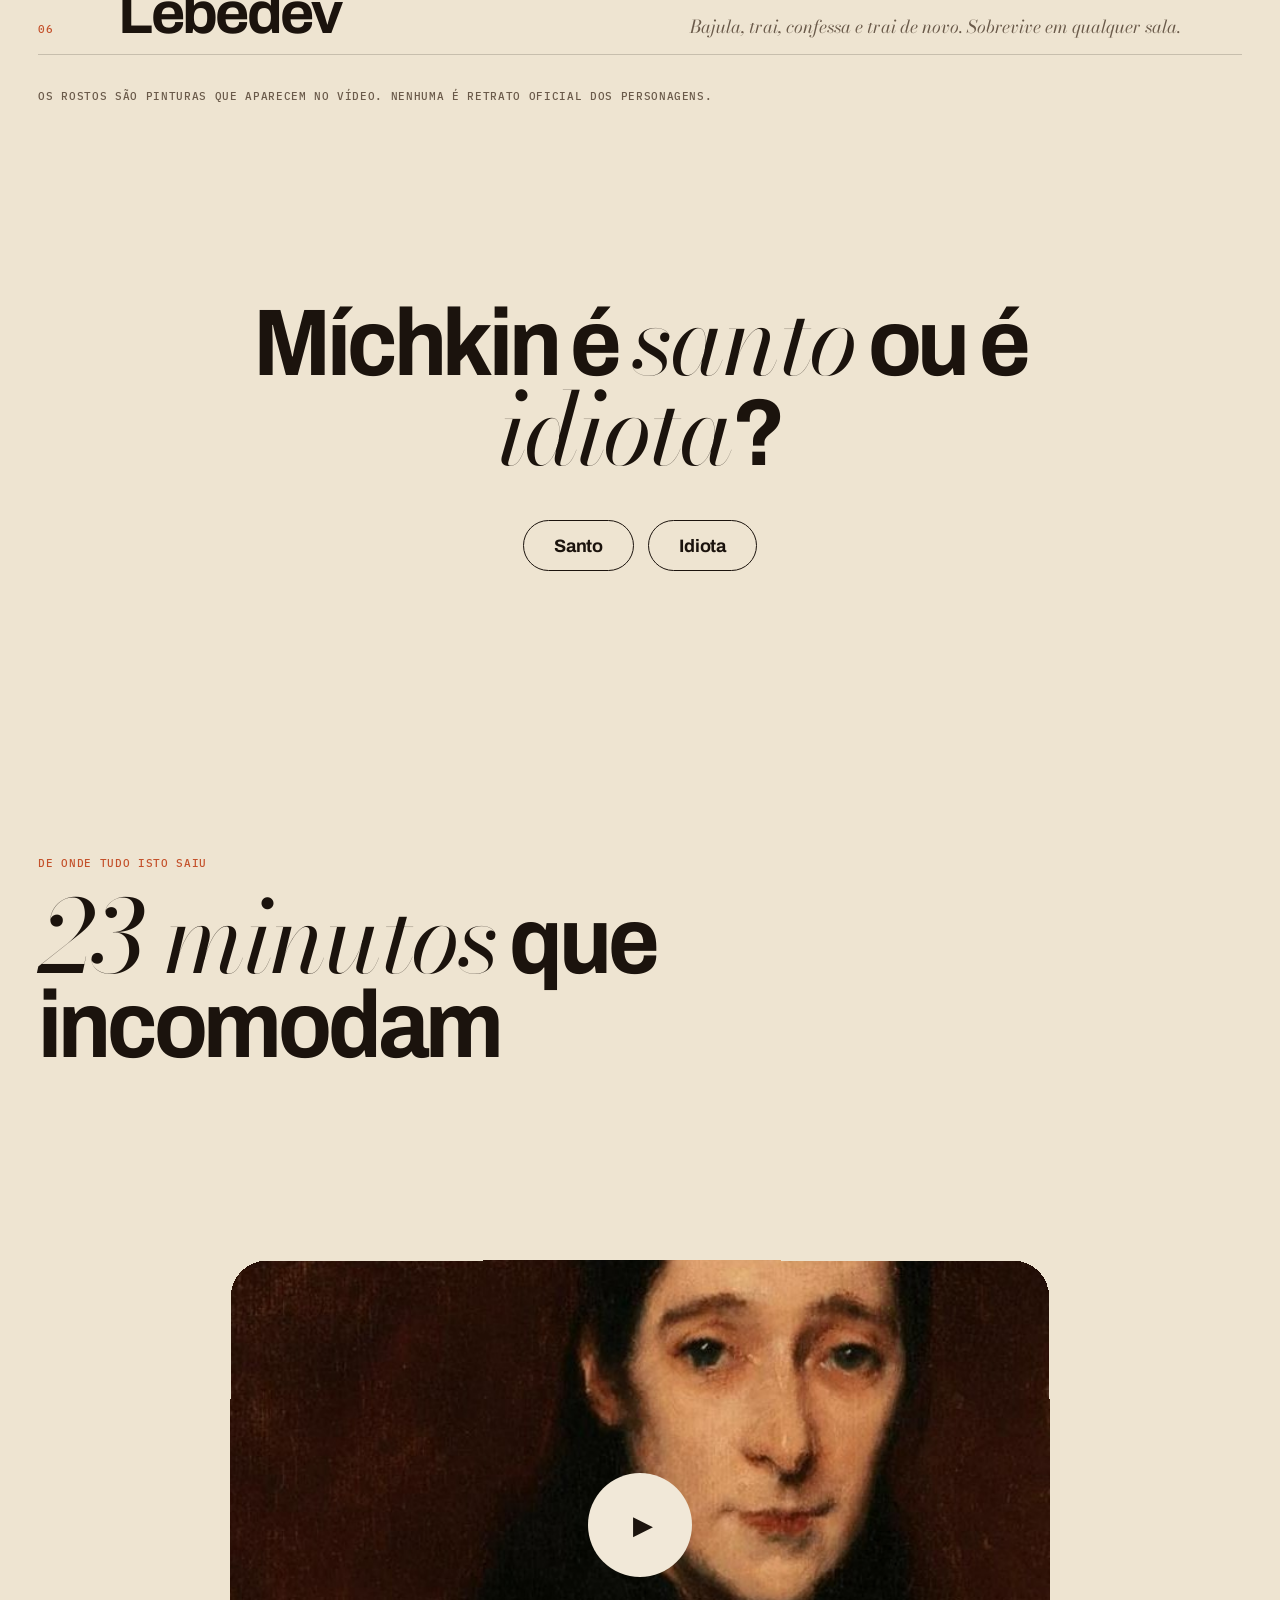
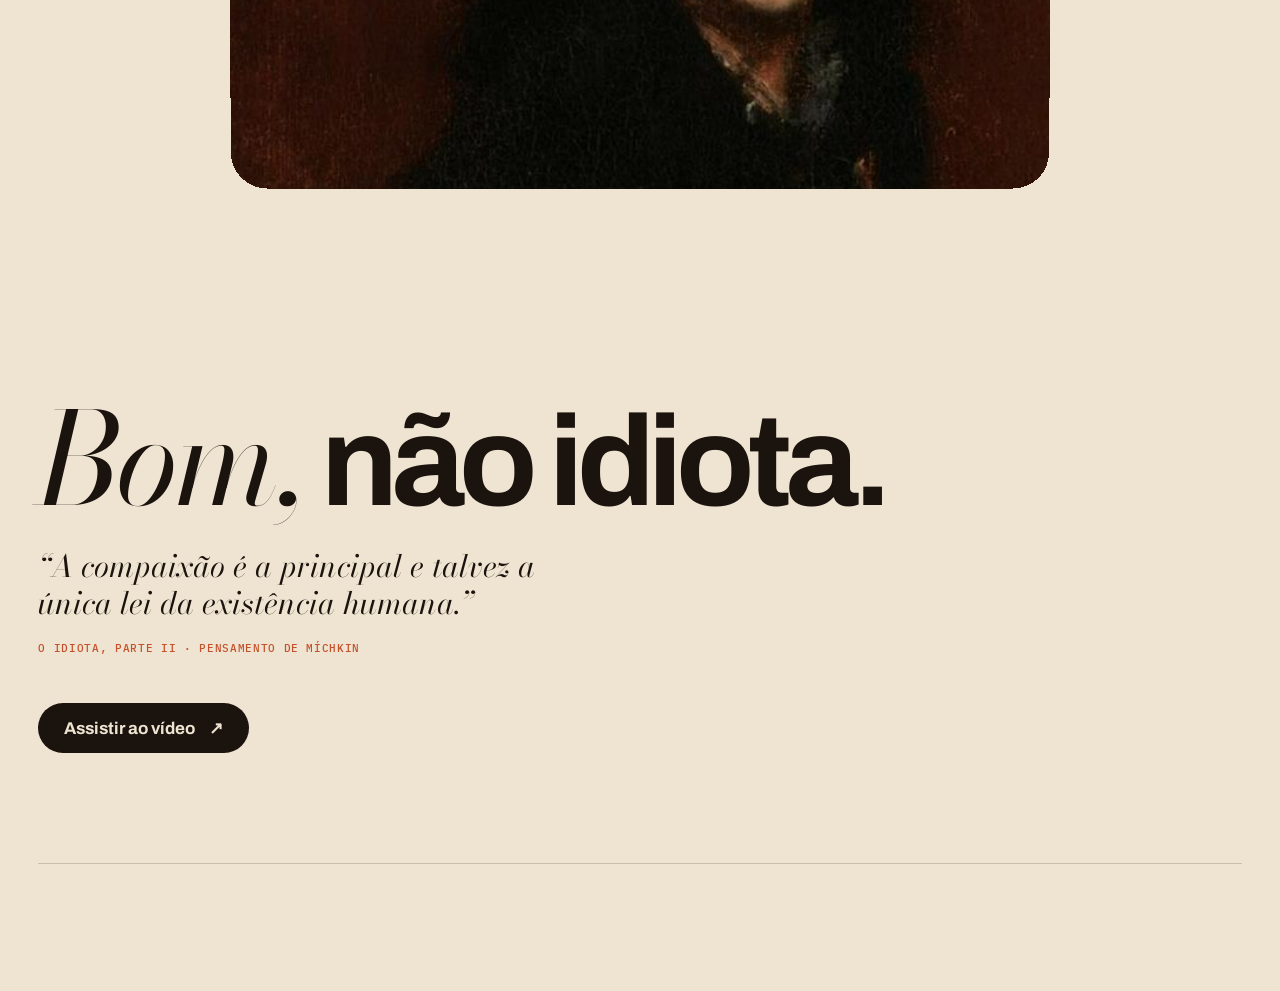
==== commit e48846bb: "Trilha sonora, lente cinematográfica, rublos em chamas, parede final e textos reescritos" ====
--- a/index.html
+++ b/index.html
@@ -27,6 +27,10 @@
   <div class="loader__pic" aria-hidden="true"><img id="loadPic" src="img/paint/p15-rua.jpg" alt=""></div>
   <p class="loader__mark"><i>O</i> Paradoxo</p>
   <p class="mono loader__n"><span id="loadN">00</span> / 32 pinturas</p>
+  <div class="loader__go">
+    <button class="pill pill--glow" id="enterSnd" type="button">Entrar com som</button>
+    <button class="loader__mute mono" id="enterMute" type="button">Entrar em silêncio</button>
+  </div>
 </div>
 
 <header class="hdr" id="hdr">
@@ -36,6 +40,7 @@
     <a href="#quem">Quem é quem</a>
     <a href="#video">O vídeo</a>
   </nav>
+  <button class="hdr__snd mono" id="sndBtn" type="button" aria-pressed="false" aria-label="Trilha sonora"><i></i><i></i><i></i><i></i><span>Som</span></button>
   <button class="hdr__menu mono" id="menuBtn" type="button" aria-expanded="false" aria-controls="menu">Menu</button>
 </header>
 
@@ -53,7 +58,7 @@
   <li><span>Cem mil rublos</span><b>III</b></li>
   <li><span>Bom demais</span><b>IV</b></li>
   <li><span>A luz dói</span><b>V</b></li>
-  <li><span>O que fica</span><b>VI</b></li>
+  <li><span>A beleza</span><b>VI</b></li>
 </ol>
 
 <main id="top">
@@ -102,8 +107,8 @@
 
       <article class="st st--hero" data-st="6">
         <p class="mono st__num ln">VI — O que fica</p>
-        <h2 class="st__t"><span class="ln"><em class="sw">Ser bom</em></span><span class="ln"><b>é só o começo.</b></span></h2>
-        <p class="st__p ln">Como continuar humano sem ser destruído pelo que há de mais desumano ao redor?</p>
+        <h2 class="st__t"><span class="ln"><em class="sw">A beleza</em></span><span class="ln"><b>salvará o mundo?</b></span></h2>
+        <p class="st__p ln">Ippolit atira a frase contra Míchkin como quem cobra uma dívida. O príncipe não responde. Dostoiévski também não: deixa a pergunta na sala, entre todos os quadros.</p>
       </article>
 
       <p class="mono cue" id="cue" aria-hidden="true">Role para entrar nas pinturas</p>
@@ -114,50 +119,50 @@
     <div class="tear" aria-hidden="true"></div>
 
     <section class="forte" id="forte" aria-labelledby="forteT">
-      <p class="mono kick">A resposta do romance</p>
-      <h2 class="big" id="forteT"><em class="sw">Uma</em> bondade forte</h2>
-      <p class="lede">O livro não ridiculariza a bondade. Ele a trata como algo raríssimo, quase sagrado. Mas mostra que ela, sozinha, não reorganiza o mundo. Ser uma boa pessoa precisa significar também:</p>
+      <p class="mono kick">O que o romance cobra</p>
+      <h2 class="big" id="forteT"><em class="sw">Bondade</em> com espinha</h2>
+      <p class="lede">Míchkin chega a Petersburgo sem armadura e vai embora sem ter salvado ninguém. Dostoiévski não ri dele. Tira a conclusão mais dura do livro: o coração puro é necessário e não basta. A bondade que atravessa aquela sala precisa aprender seis verbos. Passe o dedo ou o mouse nas cartas.</p>
       <div class="deck" id="deck">
-        <figure class="dc"><img src="img/paint/p02-dostoievski.jpg" alt="" loading="lazy"><figcaption><span class="mono">I</span>Discernir</figcaption></figure>
-        <figure class="dc"><img src="img/paint/p04-dois-homens.jpg" alt="" loading="lazy"><figcaption><span class="mono">II</span>Escolher</figcaption></figure>
-        <figure class="dc"><img src="img/paint/p18-gola.jpg" alt="" loading="lazy"><figcaption><span class="mono">III</span>Agir</figcaption></figure>
-        <figure class="dc"><img src="img/paint/p05-nastassia.jpg" alt="" loading="lazy"><figcaption><span class="mono">IV</span>Recusar</figcaption></figure>
-        <figure class="dc"><img src="img/paint/p16-olhar.jpg" alt="" loading="lazy"><figcaption><span class="mono">V</span>Enfrentar</figcaption></figure>
-        <figure class="dc"><img src="img/paint/p20-duas.jpg" alt="" loading="lazy"><figcaption><span class="mono">VI</span>Proteger</figcaption></figure>
+        <figure class="dc" tabindex="0"><div class="dc__in"><div class="dc__f"><img src="img/paint/p02-dostoievski.jpg" alt="" loading="lazy"><figcaption><span class="mono">I</span>Discernir</figcaption></div><div class="dc__b"><span class="mono">I · Discernir</span><p>Ver a pessoa como ela é, e não como você precisa que ela seja.</p></div></div></figure>
+        <figure class="dc" tabindex="0"><div class="dc__in"><div class="dc__f"><img src="img/paint/p04-dois-homens.jpg" alt="" loading="lazy"><figcaption><span class="mono">II</span>Escolher</figcaption></div><div class="dc__b"><span class="mono">II · Escolher</span><p>Míchkin quis amar Aglaia e Nastássia ao mesmo tempo. Perdeu as duas.</p></div></div></figure>
+        <figure class="dc" tabindex="0"><div class="dc__in"><div class="dc__f"><img src="img/paint/p18-gola.jpg" alt="" loading="lazy"><figcaption><span class="mono">III</span>Agir</figcaption></div><div class="dc__b"><span class="mono">III · Agir</span><p>Compaixão que só observa vira plateia do sofrimento alheio.</p></div></div></figure>
+        <figure class="dc" tabindex="0"><div class="dc__in"><div class="dc__f"><img src="img/paint/p05-nastassia.jpg" alt="" loading="lazy"><figcaption><span class="mono">IV</span>Recusar</figcaption></div><div class="dc__b"><span class="mono">IV · Recusar</span><p>Dizer não a quem destrói também é um jeito de cuidar.</p></div></div></figure>
+        <figure class="dc" tabindex="0"><div class="dc__in"><div class="dc__f"><img src="img/paint/p16-olhar.jpg" alt="" loading="lazy"><figcaption><span class="mono">V</span>Enfrentar</figcaption></div><div class="dc__b"><span class="mono">V · Enfrentar</span><p>Rogójin não precisava de mais um perdão. Precisava de um limite.</p></div></div></figure>
+        <figure class="dc" tabindex="0"><div class="dc__in"><div class="dc__f"><img src="img/paint/p20-duas.jpg" alt="" loading="lazy"><figcaption><span class="mono">VI</span>Proteger</figcaption></div><div class="dc__b"><span class="mono">VI · Proteger</span><p>Quem não se protege acaba sem nada para oferecer.</p></div></div></figure>
       </div>
-      <p class="mono note">Discernir, escolher, agir, recusar, enfrentar, proteger: os seis verbos que o vídeo propõe.</p>
+      <p class="mono note">Os seis verbos vêm do vídeo. Os exemplos vêm do romance.</p>
     </section>
 
     <section class="quem" id="quem" aria-labelledby="quemT">
       <div class="quem__head">
-        <p class="mono kick">Quem é quem</p>
-        <h2 class="big" id="quemT"><em class="sw">Um</em> homem bom <em class="sw">num</em> mundo doente</h2>
+        <p class="mono kick">Quem estava na sala</p>
+        <h2 class="big" id="quemT"><em class="sw">Seis</em> pessoas <em class="sw">e um</em> fogo</h2>
       </div>
       <ul class="cast" id="cast">
-        <li data-img="img/cut/p01-retrato.webp"><span class="mono">01</span><b>Míchkin</b><i>Bom demais. Não se protege, não calcula, não impõe limite.</i></li>
-        <li data-img="img/cut/p05-nastassia.webp"><span class="mono">02</span><b>Nastássia Filíppovna</b><i>Ferida a ponto de não suportar ser amada de forma pura.</i></li>
-        <li data-img="img/cut/p03-trem.webp"><span class="mono">03</span><b>Rogójin</b><i>Onde Míchkin oferece liberdade, ele oferece prisão.</i></li>
-        <li data-img="img/cut/p10-dama.webp"><span class="mono">04</span><b>Aglaia</b><i>Atraída pela pureza dele e irritada por ela, ao mesmo tempo.</i></li>
-        <li data-img="img/cut/p11-cabisbaixo.webp"><span class="mono">05</span><b>Gánia</b><i>Desmascarado quando o dinheiro vai parar no fogo.</i></li>
-        <li data-img="img/cut/p07-flor.webp"><span class="mono">06</span><b>Lébedev</b><i>Sobrevive se adaptando ao caos e tirando vantagem dele.</i></li>
+        <li data-img="img/cut/p01-retrato.webp"><span class="mono">01</span><b>Míchkin</b><i>O príncipe que perdoa antes da ofensa. Chamam de idiota quem não sabe mentir.</i></li>
+        <li data-img="img/cut/p05-nastassia.webp"><span class="mono">02</span><b>Nastássia Filíppovna</b><i>Aprendeu cedo que ser desejada é ser comprada. Foge de quem a ama sem preço.</i></li>
+        <li data-img="img/cut/p03-trem.webp"><span class="mono">03</span><b>Rogójin</b><i>Ama como quem acorrenta. Troca de cruz com Míchkin e mesmo assim ergue a faca.</i></li>
+        <li data-img="img/cut/p10-dama.webp"><span class="mono">04</span><b>Aglaia</b><i>Quer o herói que ele não é. Ri dele para não admitir que o admira.</i></li>
+        <li data-img="img/cut/p11-cabisbaixo.webp"><span class="mono">05</span><b>Gánia</b><i>Faria quase tudo por cem mil rublos. Desmaia antes de tirá-los das chamas.</i></li>
+        <li data-img="img/cut/p07-flor.webp"><span class="mono">06</span><b>Lébedev</b><i>Bajula, trai, confessa e trai de novo. Sobrevive em qualquer sala.</i></li>
       </ul>
       <img class="cast__peek" id="peek" alt="" aria-hidden="true">
-      <p class="mono note">Os retratos são pinturas usadas no vídeo, escolhidas aqui como ilustração de cada figura.</p>
+      <p class="mono note">Os rostos são pinturas que aparecem no vídeo. Nenhuma é retrato oficial dos personagens.</p>
     </section>
 
     <section class="pick" aria-labelledby="pickT">
-      <p class="mono kick">A pergunta do vídeo</p>
-      <h2 class="big" id="pickT">Míchkin é <em class="sw">bondade</em> ou <em class="sw">ingenuidade</em>?</h2>
+      <p class="mono kick">Sua vez</p>
+      <h2 class="big" id="pickT">Míchkin é <em class="sw">santo</em> ou é <em class="sw">idiota</em>?</h2>
       <div class="pick__btns" role="group" aria-label="Escolha uma resposta">
-        <button type="button" class="pill" data-pick="b" aria-pressed="false">Bondade</button>
-        <button type="button" class="pill" data-pick="i" aria-pressed="false">Ingenuidade</button>
+        <button type="button" class="pill" data-pick="b" aria-pressed="false">Santo</button>
+        <button type="button" class="pill" data-pick="i" aria-pressed="false">Idiota</button>
       </div>
       <p class="pick__a" id="pickA" aria-live="polite"></p>
     </section>
 
     <section class="video" id="video" aria-labelledby="videoT">
-      <p class="mono kick">O vídeo</p>
-      <h2 class="big" id="videoT"><em class="sw">assista</em> inteiro</h2>
+      <p class="mono kick">De onde tudo isto saiu</p>
+      <h2 class="big" id="videoT"><em class="sw">23 minutos</em> que incomodam</h2>
       <div class="frame">
         <div class="player" id="player">
           <button class="player__face" id="playerBtn" type="button" aria-label="Reproduzir o vídeo O Paradoxo de Ser uma Boa Pessoa">
@@ -170,13 +175,14 @@
     </section>
 
     <footer class="foot">
-      <h2 class="foot__t"><em class="sw">Ser bom</em> é só o começo.</h2>
-      <a class="btn" href="https://www.youtube.com/watch?v=7dcqp1zuZd4" target="_blank" rel="noopener"><span>Ver no YouTube</span><b aria-hidden="true">↗</b></a>
+      <h2 class="foot__t"><em class="sw">Bom,</em> não idiota.</h2>
+      <blockquote class="foot__q"><p>“A compaixão é a principal e talvez a única lei da existência humana.”</p><cite class="mono">O Idiota, parte II · pensamento de Míchkin</cite></blockquote>
+      <a class="btn" href="https://www.youtube.com/watch?v=7dcqp1zuZd4" target="_blank" rel="noopener"><span>Assistir ao vídeo</span><b aria-hidden="true">↗</b></a>
       <div class="foot__cols">
         <p><span class="mono">Vídeo</span>A Psique, 15 de março de 2026</p>
         <p><span class="mono">Livro</span>O Idiota, Fiódor Dostoiévski, 1869</p>
-        <p><span class="mono">Imagens</span>Pinturas exibidas no vídeo, usadas como referência</p>
-        <p><span class="mono">Compartilhar</span><button class="copy" type="button" data-copy="https://www.youtube.com/watch?v=7dcqp1zuZd4">Copiar link do vídeo</button><span class="copied mono" aria-live="polite"></span></p>
+        <p><span class="mono">Imagens</span>As pinturas que o vídeo usa, recortadas e postas para flutuar</p>
+        <p><span class="mono">Mande para</span><button class="copy" type="button" data-copy="https://www.youtube.com/watch?v=7dcqp1zuZd4">alguém que é bom demais</button><span class="copied mono" aria-live="polite"></span></p>
       </div>
     </footer>
   </div>
--- a/src/styles.css
+++ b/src/styles.css
@@ -56,7 +56,15 @@
 .loader__mark { position: relative; margin: -.42em 0 0; font: 500 clamp(48px, 8vw, 110px)/.9 var(--f-sans); letter-spacing: -.04em; text-shadow: 0 10px 40px rgba(13, 9, 7, .8); transition: transform 1.2s var(--ease), opacity .7s; }
 .loader.out .loader__mark { transform: translateY(-40%); opacity: 0; }
 .loader__mark i { font: italic 500 1.08em/1 var(--f-serif); margin-right: .06em; }
-.loader__n { margin: 18px 0 0; color: var(--bone-2); }
+.loader__n { margin: 18px 0 0; color: var(--bone-2); transition: opacity .5s; }
+.loader__go { display: flex; flex-direction: column; align-items: center; gap: 16px; margin-top: 30px; opacity: 0; transform: translateY(16px); pointer-events: none; transition: opacity .8s var(--ease), transform .9s var(--ease); }
+.loader.ready .loader__go { opacity: 1; transform: none; pointer-events: auto; }
+.loader.ready .loader__n { opacity: .5; }
+.loader .pill--glow { color: var(--night); background: var(--bone); border-color: var(--bone); position: relative; }
+.pill--glow::after { content: ""; position: absolute; inset: -6px; border-radius: inherit; border: 1px solid var(--gold); opacity: .6; animation: ring 2.2s var(--ease) infinite; }
+@keyframes ring { from { transform: scale(.94); opacity: .7; } to { transform: scale(1.18); opacity: 0; } }
+.loader__mute { color: var(--bone-2); border-bottom: 1px solid currentColor; padding-bottom: 2px; }
+.loader__mute:hover { color: var(--bone); }
 
 /* ===== Letras e revelações ===== */
 .sr { position: absolute; width: 1px; height: 1px; overflow: hidden; clip-path: inset(50%); white-space: nowrap; }
@@ -94,7 +102,14 @@
 .hdr__nav a { text-decoration: none; position: relative; padding-bottom: 3px; }
 .hdr__nav a::after { content: ""; position: absolute; left: 0; right: 100%; bottom: 0; height: 1px; background: currentColor; transition: right .45s var(--ease); }
 .hdr__nav a:hover::after { right: 0; }
-.hdr__menu { display: none; padding-top: 6px; }
+.hdr__menu { display: none; padding-top: 6px; margin-left: 20px; }
+.hdr__nav { margin-left: auto; }
+.hdr__snd { display: flex; align-items: flex-end; gap: 2px; height: 22px; margin-left: 30px; padding-top: 6px; }
+.hdr__snd i { width: 2px; height: 4px; background: currentColor; border-radius: 1px; transition: height .3s; }
+.hdr__snd span { margin-left: 8px; align-self: center; }
+.snd-on .hdr__snd i { animation: eq 1.1s ease-in-out infinite; }
+.snd-on .hdr__snd i:nth-child(2) { animation-delay: -.3s; } .snd-on .hdr__snd i:nth-child(3) { animation-delay: -.6s; } .snd-on .hdr__snd i:nth-child(4) { animation-delay: -.85s; }
+@keyframes eq { 0%, 100% { height: 3px; } 50% { height: 13px; } }
 .menu { position: fixed; inset: 0; z-index: 45; padding: 110px var(--gut) 40px; background: rgba(13, 9, 7, .96); display: flex; flex-direction: column; gap: 10px; }
 .menu a { font: 700 52px/1 var(--f-sans); letter-spacing: -.04em; text-decoration: none; color: var(--bone); display: flex; gap: 14px; align-items: baseline; }
 .menu a span { color: var(--gold); }
@@ -158,6 +173,14 @@
   transform: translate(-50%, -50%) translateX(calc(var(--i) * var(--open) * clamp(100px, 13.8vw, 230px))) rotate(calc(var(--i) * var(--open) * 4.5deg)) translateY(calc(var(--i) * var(--i) * var(--open) * 8px)) rotateY(calc(var(--i) * -6deg * var(--open)));
   transition: transform .9s var(--ease), box-shadow .4s;
 }
+.dc { background: none !important; padding: 0 !important; cursor: pointer; }
+.dc__in { position: absolute; inset: 0; transform-style: preserve-3d; transition: transform 1s var(--ease); }
+.dc__f, .dc__b { position: absolute; inset: 0; border-radius: 18px; -webkit-backface-visibility: hidden; backface-visibility: hidden; }
+.dc__f { background: #f8f2e6; padding: 10px 10px 0; }
+.dc__b { transform: rotateY(180deg); background: radial-gradient(120% 90% at 30% 10%, #3a2516, var(--ink)); color: var(--paper); padding: clamp(16px, 1.6vw, 24px); display: flex; flex-direction: column; justify-content: space-between; box-shadow: inset 0 0 0 1px rgba(217, 173, 98, .35); }
+.dc__b .mono { color: var(--gold); }
+.dc__b p { margin: 0; font: italic 400 clamp(17px, 1.55vw, 24px)/1.22 var(--f-serif); }
+.dc:hover .dc__in, .dc:focus-visible .dc__in, .dc.flip .dc__in { transform: rotateY(180deg); }
 .dc img { width: 100%; height: 76%; object-fit: cover; border-radius: 10px; filter: sepia(.15); }
 .dc figcaption { display: flex; flex-direction: row-reverse; justify-content: space-between; align-items: baseline; padding: 12px 4px 0; font: 700 clamp(19px, 1.8vw, 28px)/1 var(--f-sans); letter-spacing: -.03em; }
 .dc figcaption .mono { color: var(--ember); }
@@ -201,6 +224,9 @@
 .foot { padding: clamp(110px, 15vw, 220px) var(--gut) 36px; }
 .foot__t { margin: 0 0 40px; font: 700 clamp(56px, 10vw, 190px)/.86 var(--f-sans); letter-spacing: -.05em; max-width: 12ch; }
 .foot__t .sw { font-weight: 400; }
+.foot__q { margin: -10px 0 44px; max-width: 34em; }
+.foot__q p { margin: 0 0 12px; font: italic 400 clamp(22px, 2.4vw, 36px)/1.2 var(--f-serif); }
+.foot__q cite { font-style: normal; color: var(--ember); }
 .btn { display: inline-flex; gap: 14px; align-items: center; padding: 17px 26px 16px; border-radius: 99px; background: var(--ink); color: var(--paper); text-decoration: none; font: 700 17px/1 var(--f-sans); transition: transform .4s var(--ease), background .3s; }
 .btn:hover { transform: translateY(-3px); background: var(--ember); }
 .foot__cols { display: grid; grid-template-columns: repeat(4, 1fr); gap: 24px; margin-top: 110px; padding-top: 20px; border-top: 1px solid var(--line); }
@@ -217,6 +243,8 @@
 @media (max-width: 860px) {
   .hdr__nav { display: none; }
   .hdr__menu { display: block; }
+  .hdr__snd { margin-left: auto; }
+  .hdr__snd span { display: none; }
   .index { display: none; }
   .st--hero, .st--l, .st--r, .st--c { left: var(--gut); right: var(--gut); top: auto; bottom: 9vh; transform: none; text-align: left; max-width: none; }
   .st--r .st__p { margin-left: 0; }
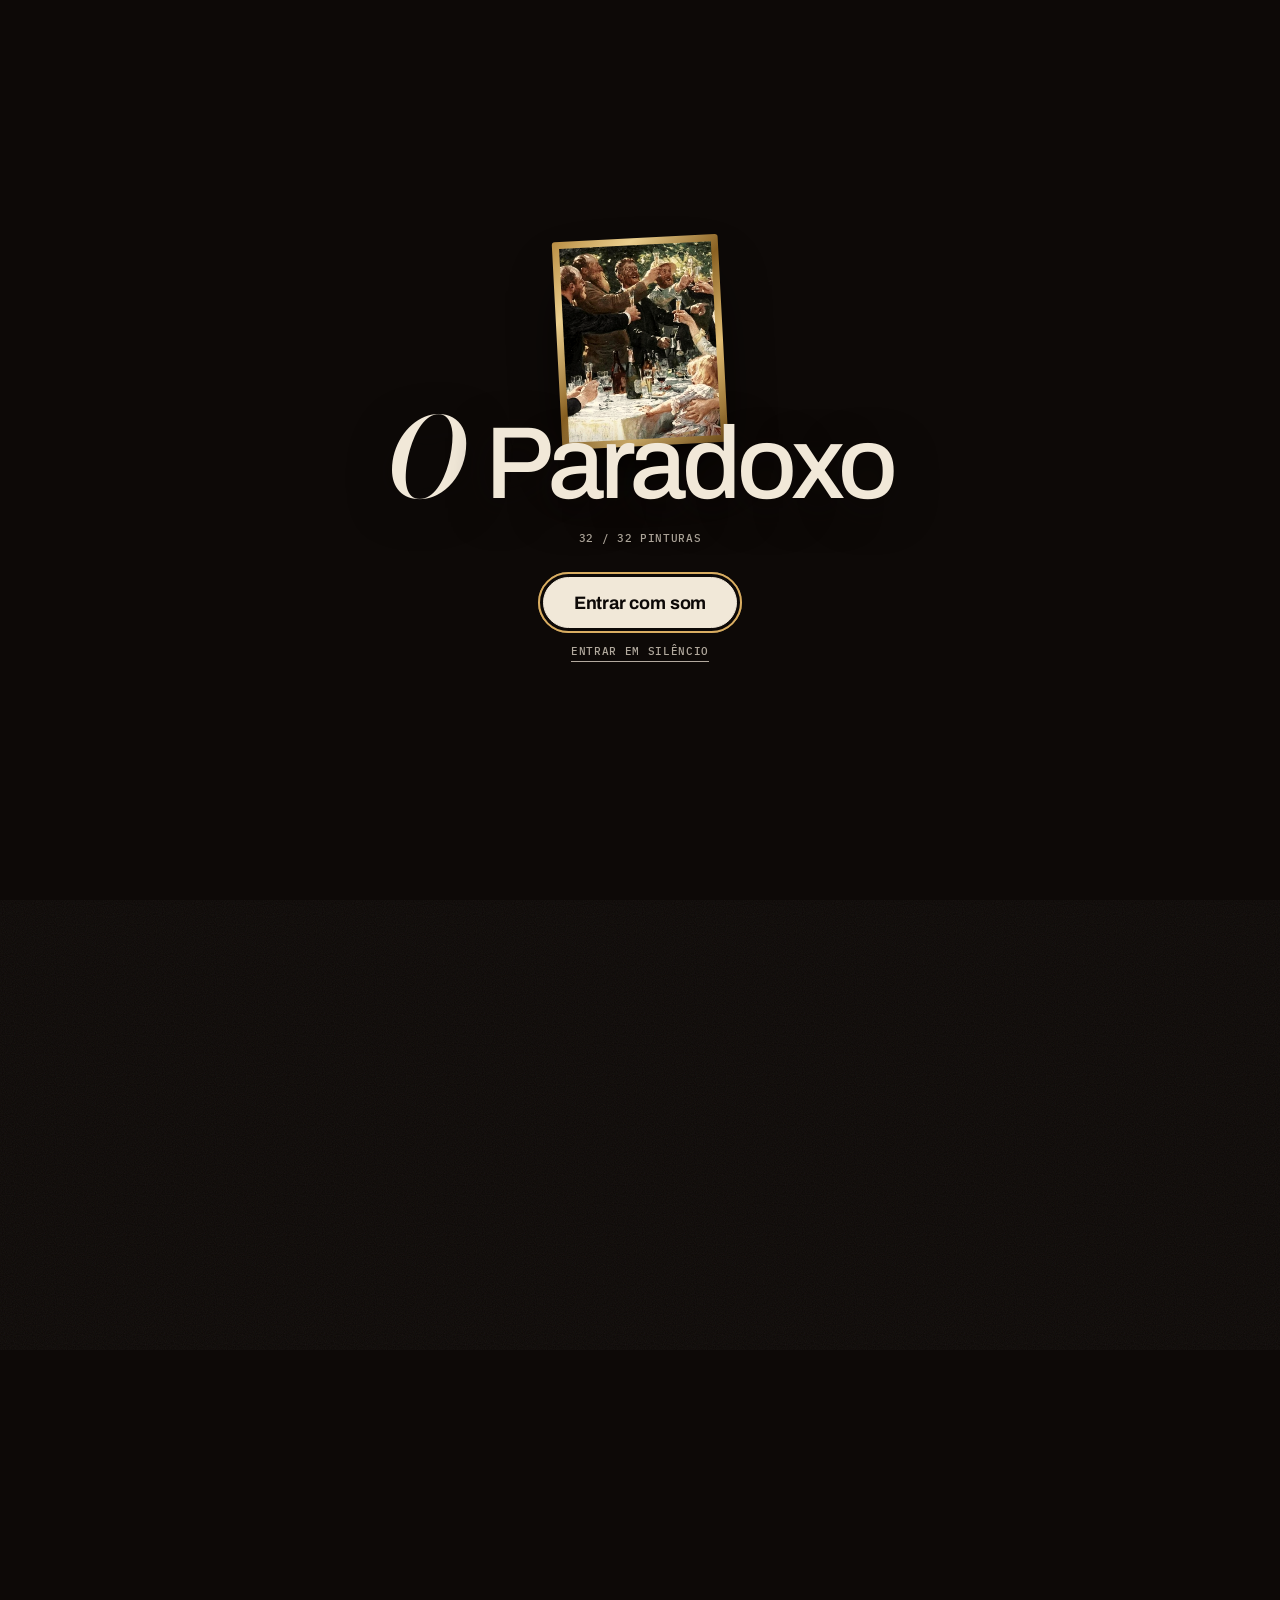
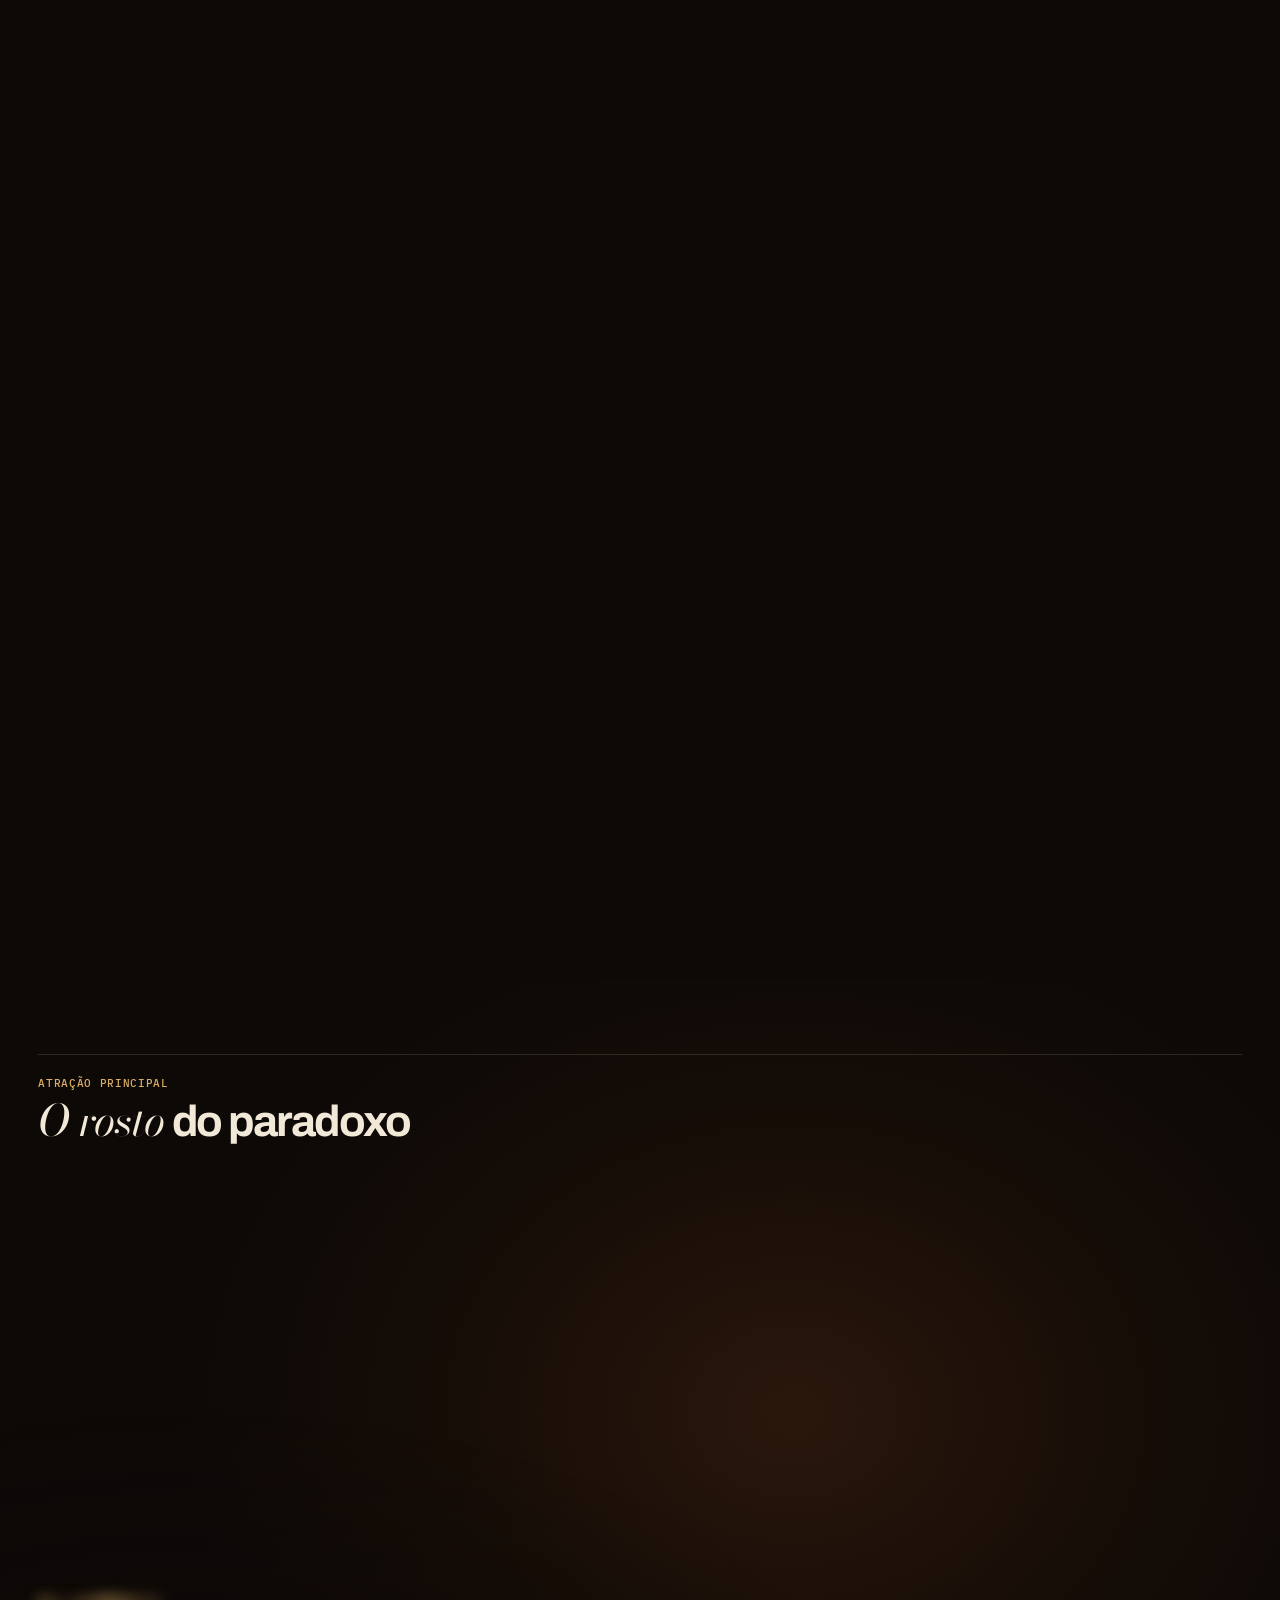
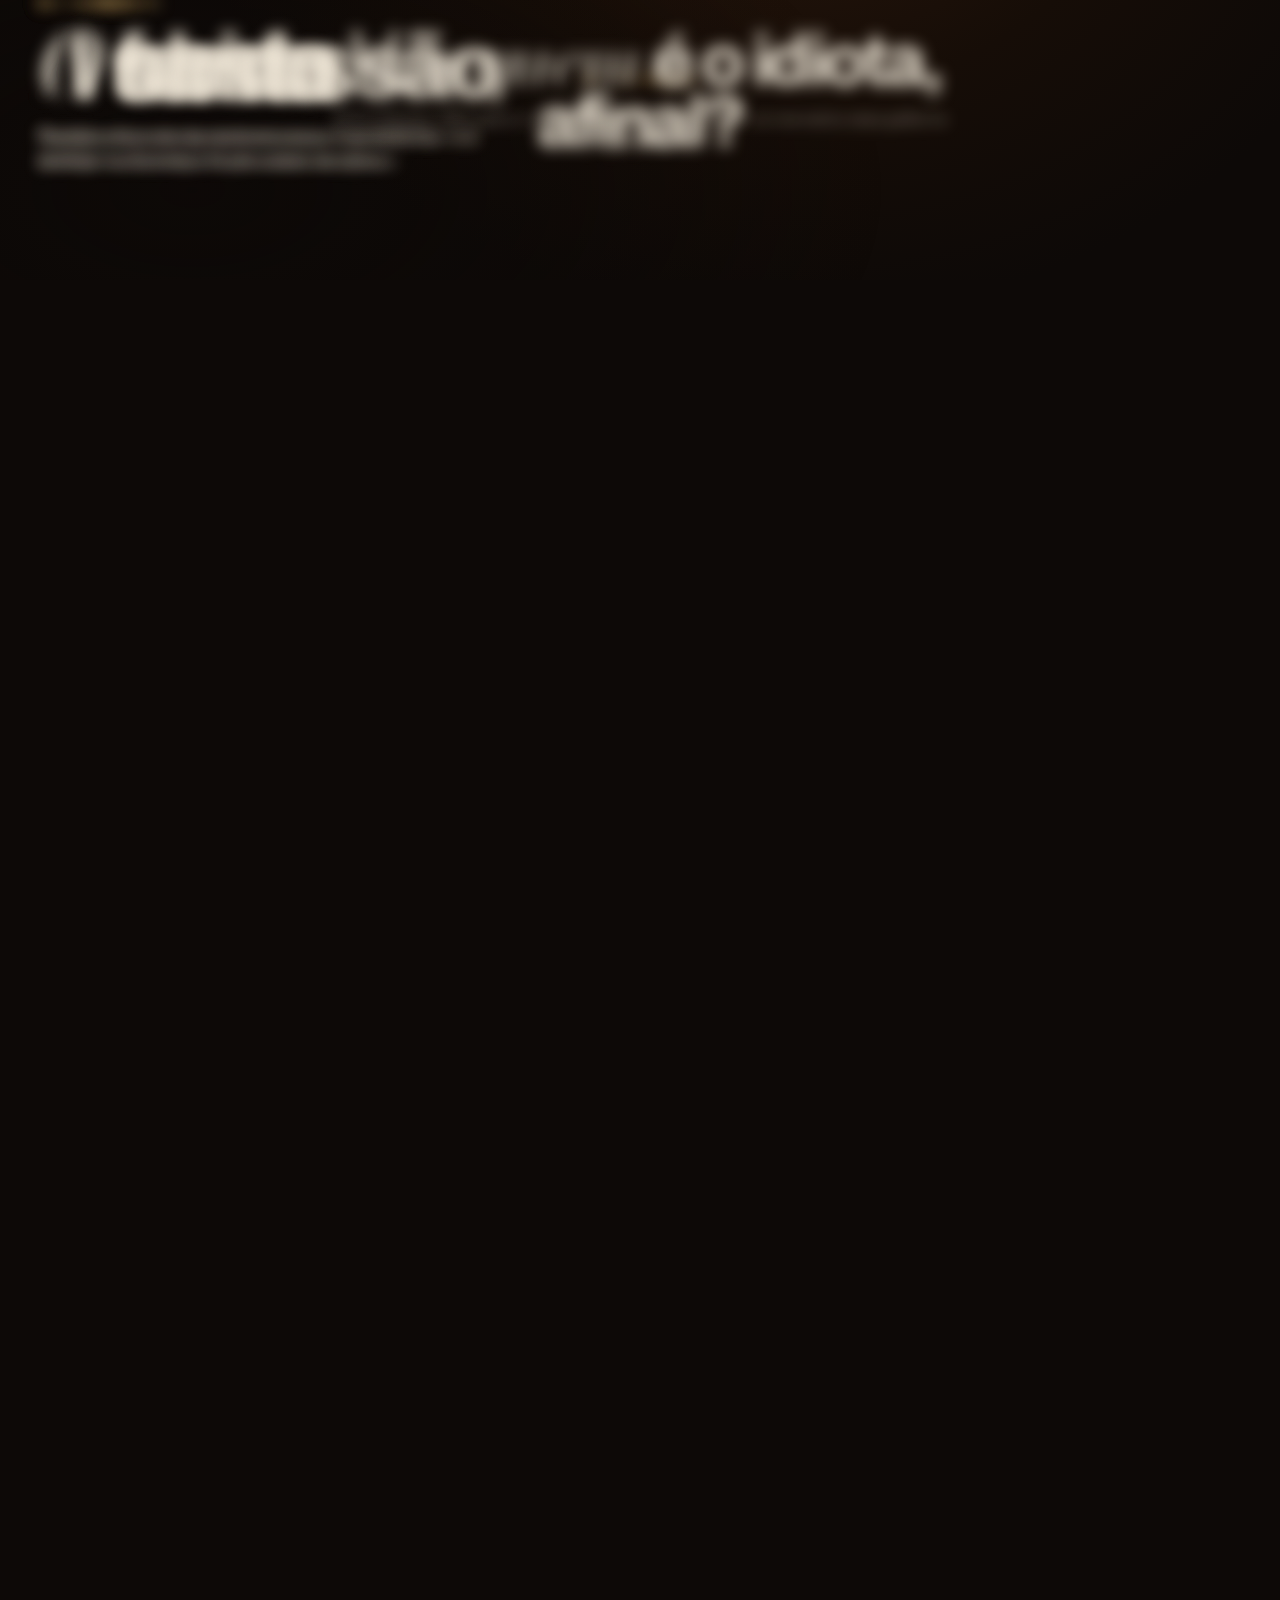
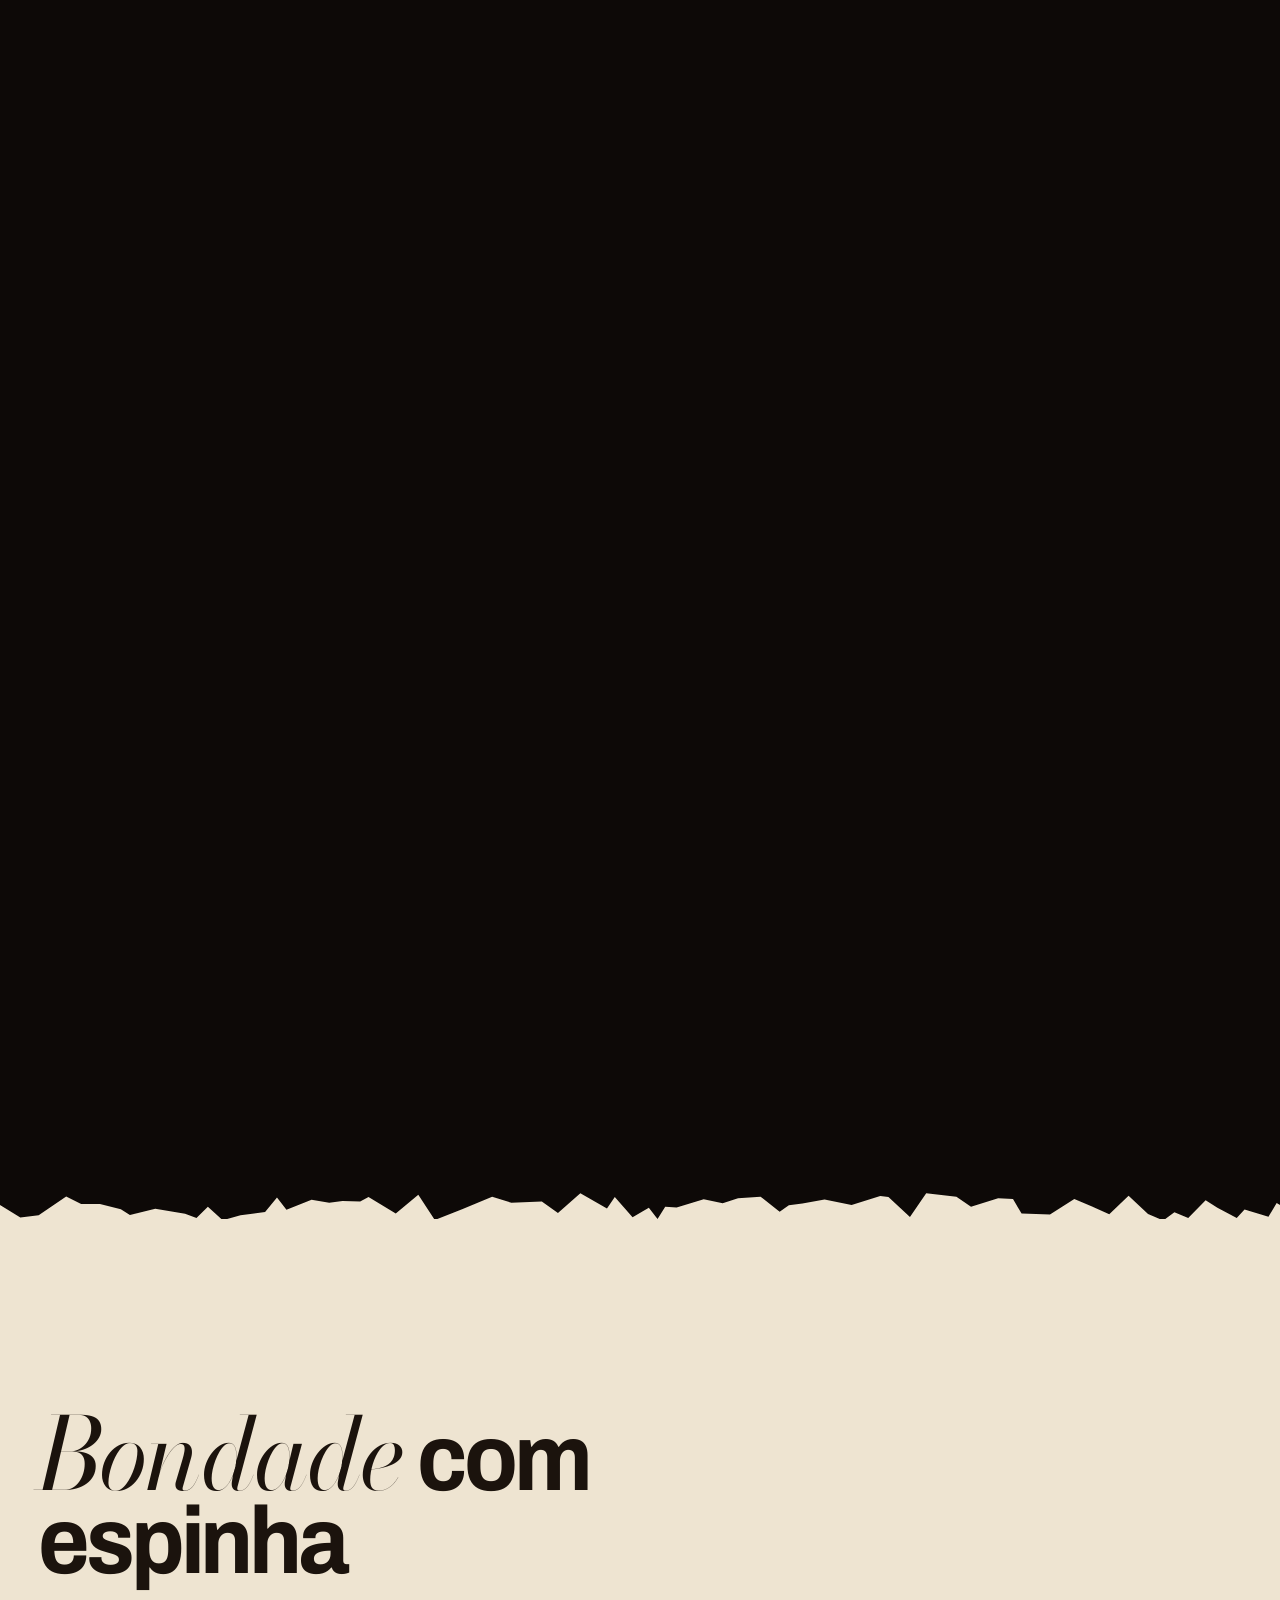
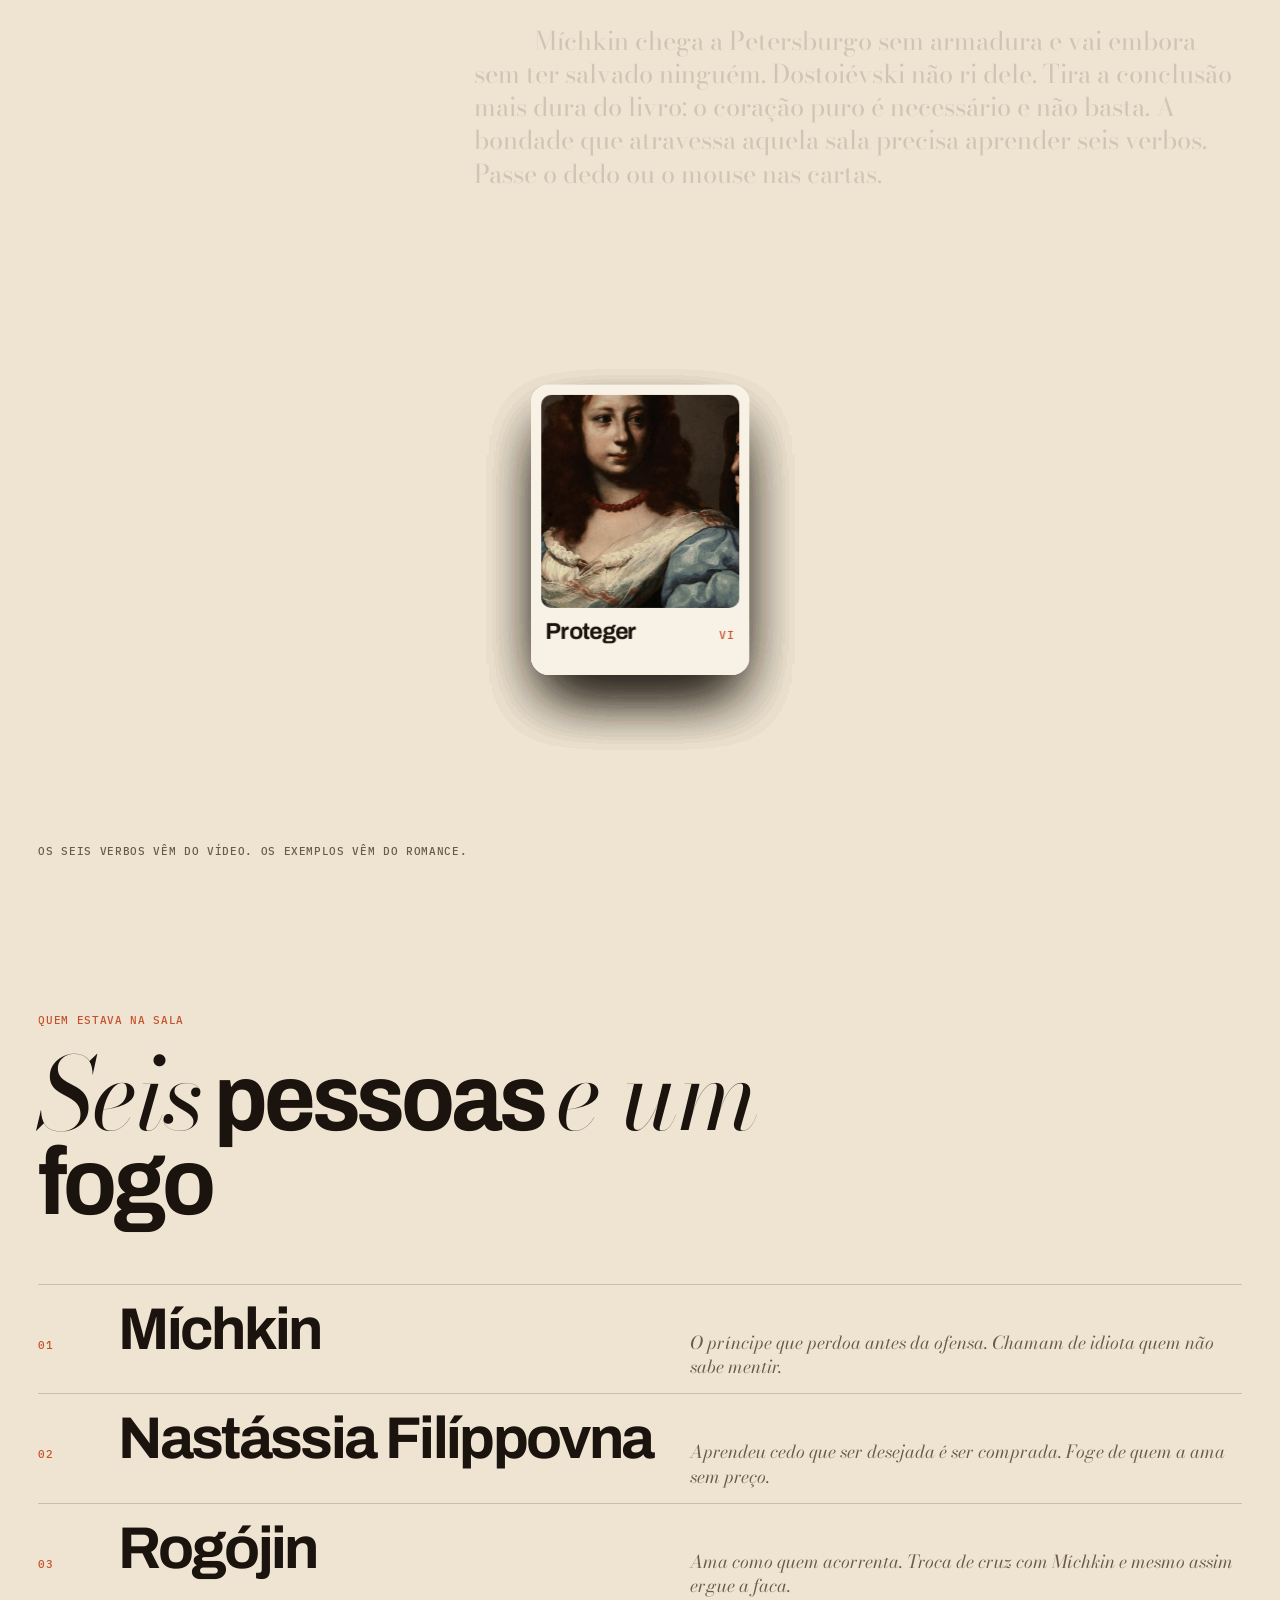
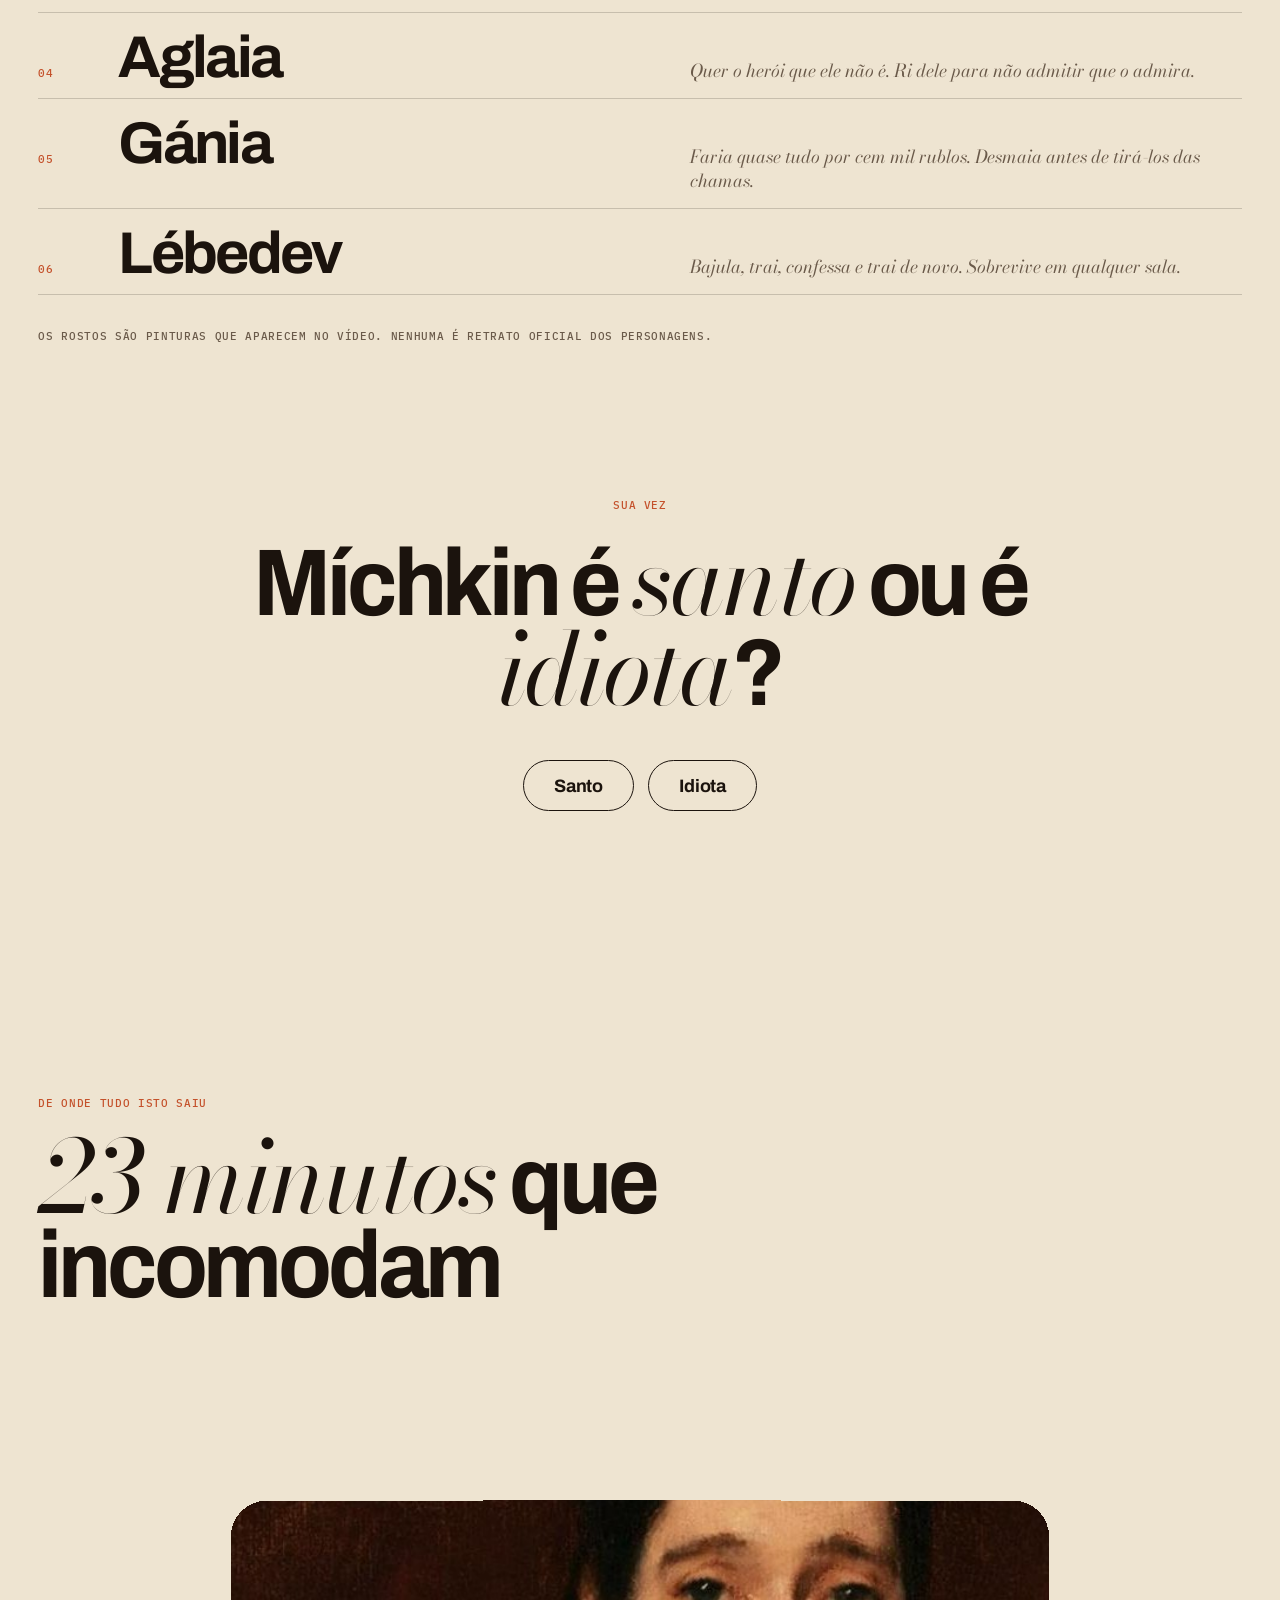
==== commit 689f3da1: "Fogo com 5s por pintura e atração principal: rostos de partículas" ====
--- a/index.html
+++ b/index.html
@@ -115,6 +115,24 @@
     </div>
   </section>
 
+  <section class="core" id="core" aria-labelledby="coreT">
+    <div class="core__stage">
+      <canvas id="coreGl" aria-hidden="true"></canvas>
+      <img class="core__flat" id="coreFlat" src="img/cut/p01-retrato.webp" alt="" aria-hidden="true">
+      <header class="core__head">
+        <p class="mono">Atração principal</p>
+        <h2 id="coreT"><em class="sw">O rosto</em> do paradoxo</h2>
+      </header>
+      <article class="cap" data-k="0"><p class="mono">I · O santo</p><h3><em class="sw">O</em> santo</h3><p>Míchkin chega de um sanatório suíço sem dinheiro, sem malícia e sem defesa. Perdoa antes da ofensa.</p></article>
+      <article class="cap" data-k="1"><p class="mono">II · A ferida</p><h3><em class="sw">A</em> ferida</h3><p>Nastássia foi tomada ainda menina por quem devia protegê-la. Não suporta ser amada sem preço.</p></article>
+      <article class="cap" data-k="2"><p class="mono">III · A obsessão</p><h3><em class="sw">A</em> obsessão</h3><p>Rogójin ama como quem toma posse. Troca de cruz com Míchkin numa noite e ergue a faca na outra.</p></article>
+      <article class="cap cap--c" data-k="3"><p class="mono">IV · O veredito</p><p>Petersburgo olha para o único homem bom da sala e só encontra uma palavra para ele.</p></article>
+      <article class="cap cap--c" data-k="4"><h3><em class="sw">Mas quem</em> é o idiota, afinal?</h3></article>
+      <p class="mono core__hint" id="coreHint">Passe o mouse ou o dedo sobre os rostos</p>
+      <div class="core__bar" aria-hidden="true"><i id="coreBar"></i></div>
+    </div>
+  </section>
+
   <div class="page" id="page">
     <div class="tear" aria-hidden="true"></div>
 
--- a/src/styles.css
+++ b/src/styles.css
@@ -155,6 +155,40 @@
 @keyframes pull { 0% { transform: scaleX(0); } 60% { transform: scaleX(1); } 100% { transform: scaleX(1); opacity: 0; } }
 
 /* ===== Ato 2: papel ===== */
+/* ===== Atração principal ===== */
+.core { position: relative; height: 560vh; background: var(--night); }
+.core__stage { position: sticky; top: 0; height: 100svh; overflow: hidden;
+  background: radial-gradient(60% 70% at 62% 48%, #2a170c 0%, #160d07 45%, var(--night) 80%); }
+.core__stage::after { content: ""; position: absolute; inset: 0; pointer-events: none; background: radial-gradient(90% 70% at 15% 90%, rgba(13, 9, 7, .7), transparent 60%); }
+#coreGl { position: absolute; inset: 0; width: 100%; height: 100%; display: block; touch-action: pan-y; }
+.core__flat { display: none; position: absolute; right: 8vw; bottom: 0; height: 88%; object-fit: contain; transition: opacity .8s; }
+.core.flat .core__flat { display: block; }
+.core__head { position: absolute; z-index: 2; left: var(--gut); top: 96px; color: var(--bone); pointer-events: none; transition: opacity .8s var(--ease), transform 1s var(--ease); }
+.core__head .mono { color: var(--gold); margin: 0 0 10px; }
+.core__head h2 { margin: 0; font: 700 clamp(30px, 3.4vw, 54px)/.9 var(--f-sans); letter-spacing: -.04em; }
+.core__head h2 .sw { font-weight: 400; }
+.core.past-head .core__head { opacity: 0; transform: translateY(-30px); }
+.cap { position: absolute; z-index: 2; left: calc(var(--gut) + 0px); bottom: 12vh; max-width: min(460px, 86vw); color: var(--bone); pointer-events: none; }
+.cap > * { opacity: 0; transform: translate3d(0, 40px, 0); filter: blur(8px); transition: opacity .7s var(--ease), transform 1s var(--ease), filter .8s var(--ease); }
+.cap.on > * { opacity: 1; transform: none; filter: none; }
+.cap.on > :nth-child(2) { transition-delay: .08s; } .cap.on > :nth-child(3) { transition-delay: .16s; }
+.cap .mono { color: var(--gold); margin: 0 0 14px; }
+.cap h3 { margin: 0; font: 700 clamp(54px, 7vw, 120px)/.86 var(--f-sans); letter-spacing: -.05em; }
+.cap h3 .sw { font-weight: 400; }
+.cap p:not(.mono) { margin: 18px 0 0; font: 400 clamp(17px, 1.35vw, 21px)/1.4 var(--f-serif); color: var(--bone-2); }
+.cap--c { left: 50%; transform: translateX(-50%); text-align: center; bottom: 14vh; max-width: min(620px, 90vw); }
+.cap--c h3 { font-size: clamp(42px, 5.6vw, 96px); }
+.core__hint { position: absolute; z-index: 2; right: var(--gut); bottom: 30px; color: var(--bone-2); transition: opacity .6s; }
+.core__bar { position: absolute; z-index: 2; left: var(--gut); right: var(--gut); top: 74px; height: 1px; background: rgba(241, 232, 216, .14); }
+.core__bar i { position: absolute; inset: 0; background: var(--gold); transform-origin: left; transform: scaleX(0); }
+@media (max-width: 860px) {
+  .core__head { top: 84px; }
+  .cap { bottom: 7vh; }
+  .cap h3 { font-size: clamp(46px, 13vw, 80px); }
+  .core__hint { left: var(--gut); right: auto; bottom: 14px; }
+  .core__flat { right: 0; left: 0; margin: auto; height: 62%; bottom: 22%; }
+}
+
 .page { position: relative; z-index: 3; background: var(--paper); color: var(--ink); margin-top: -1px; overflow-x: clip; }
 .tear { position: absolute; left: 0; right: 0; top: -38px; height: 40px; background: var(--paper); }
 .page section { padding: clamp(90px, 12vw, 170px) var(--gut) 0; }
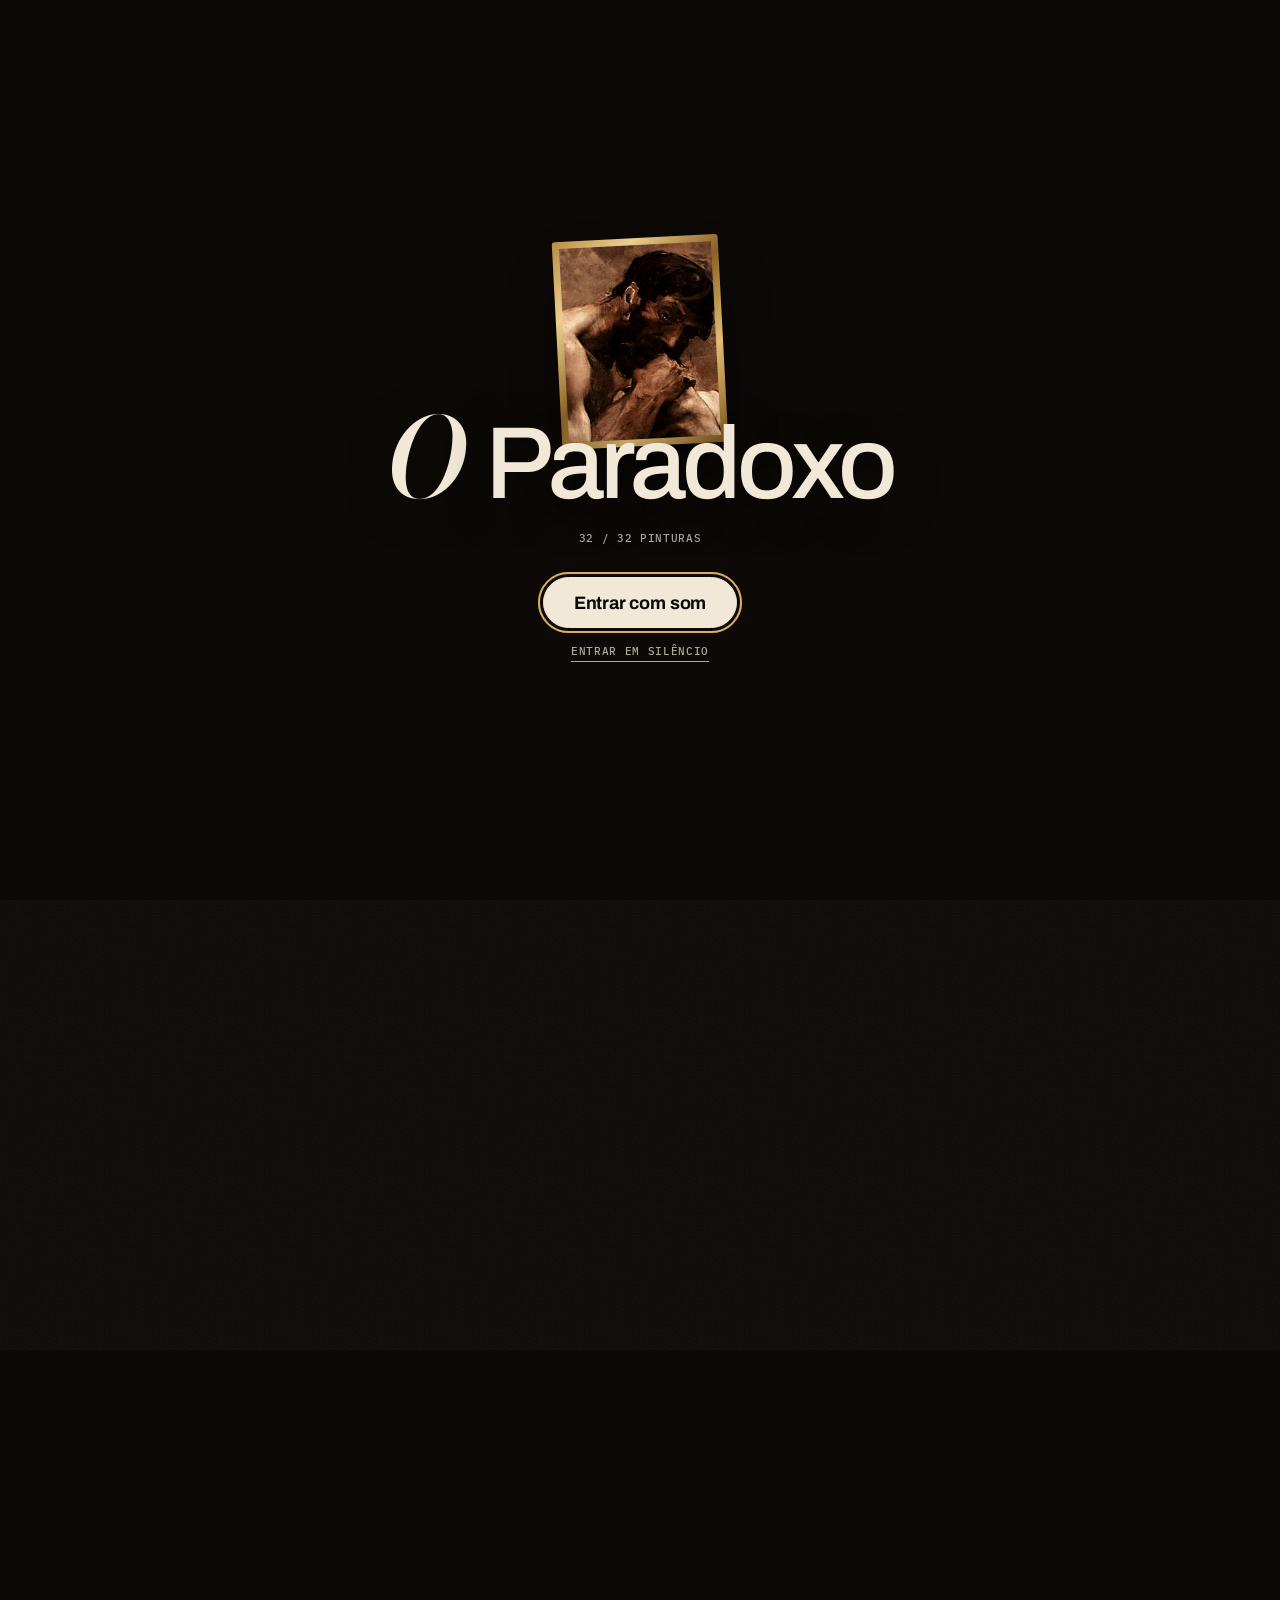
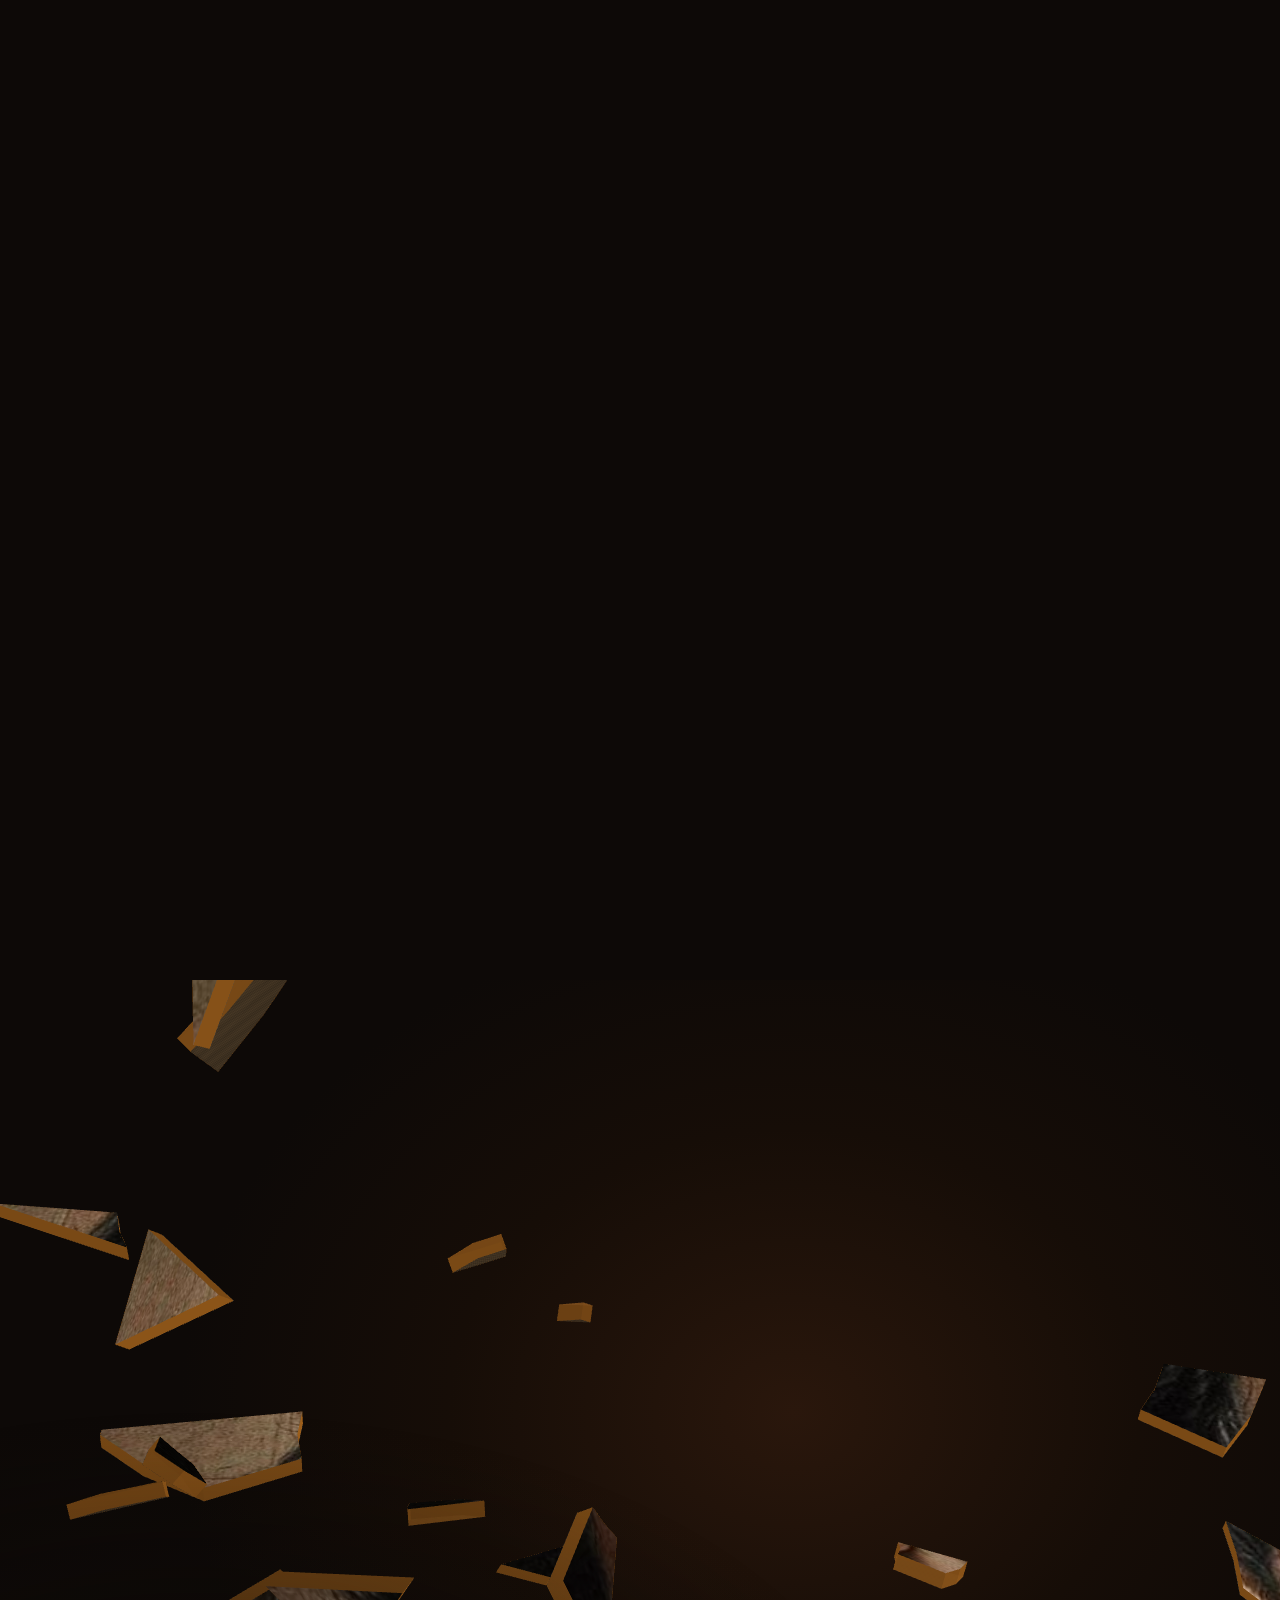
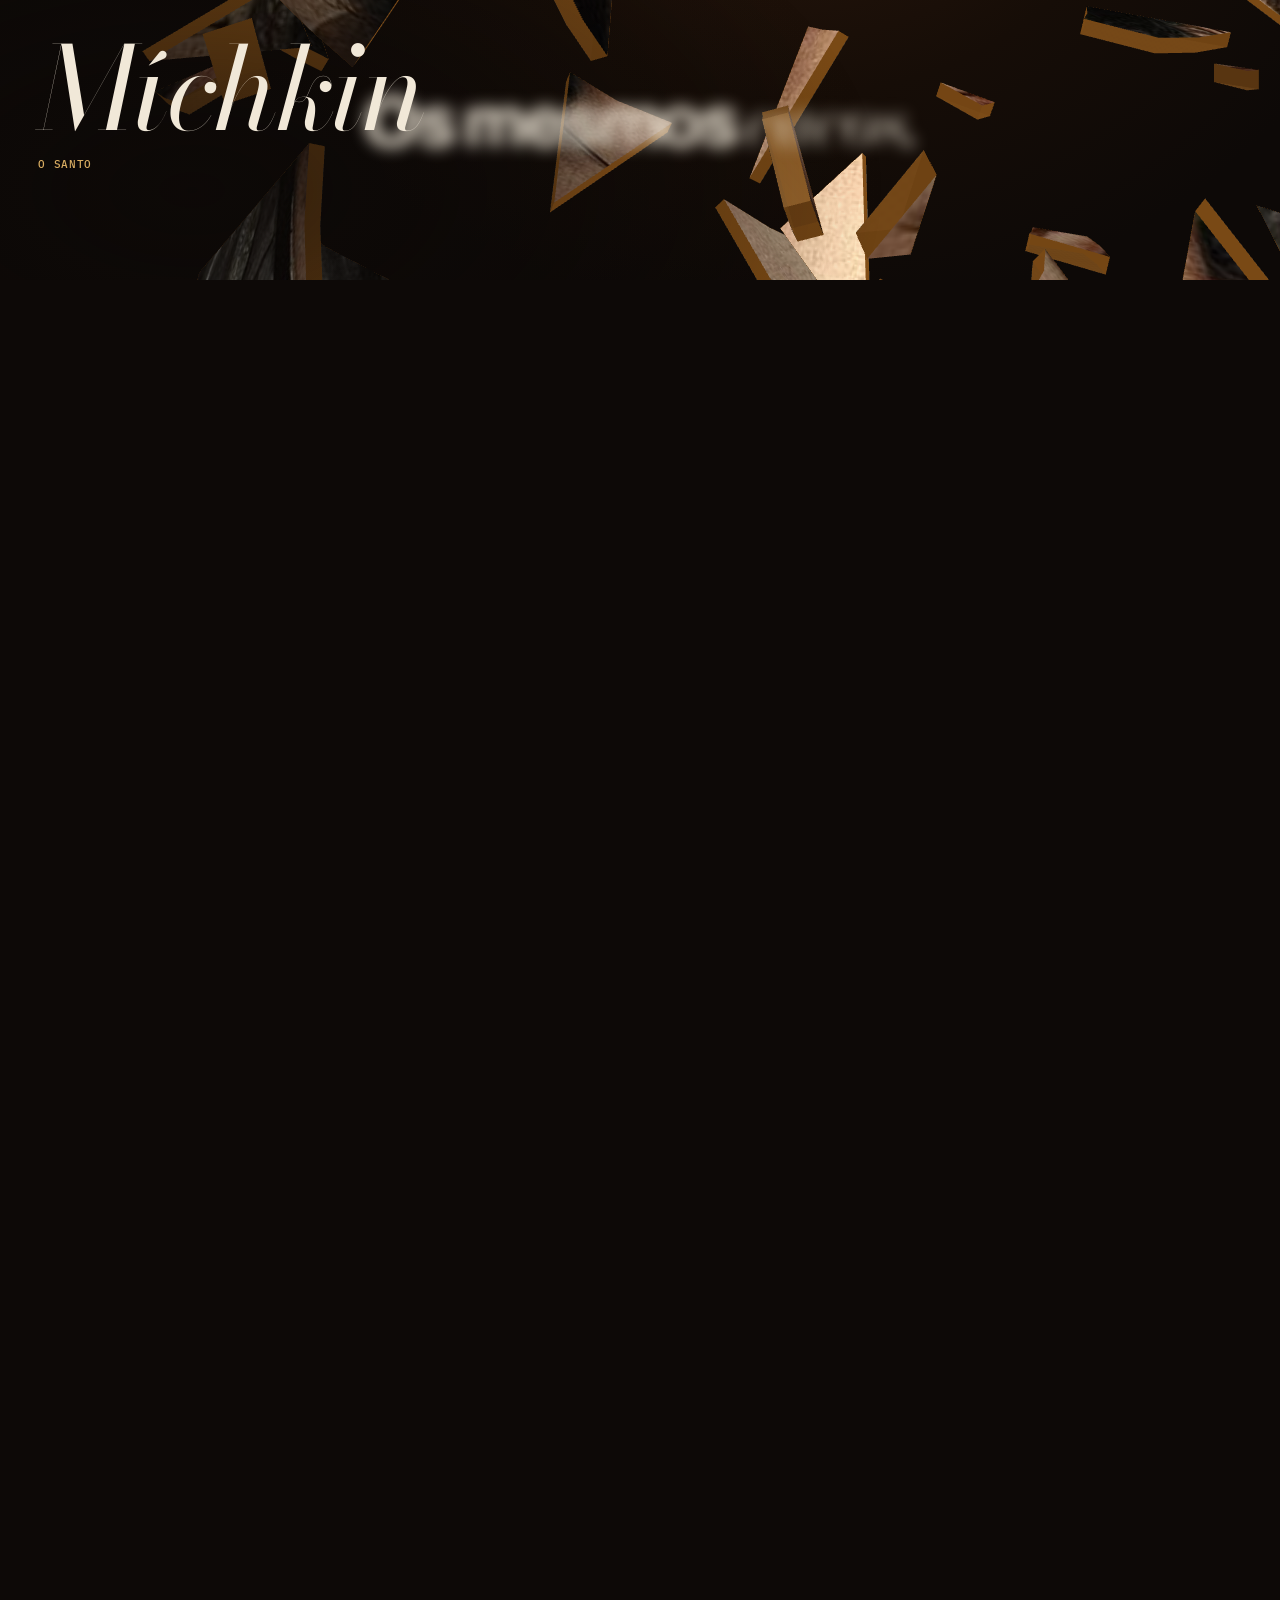
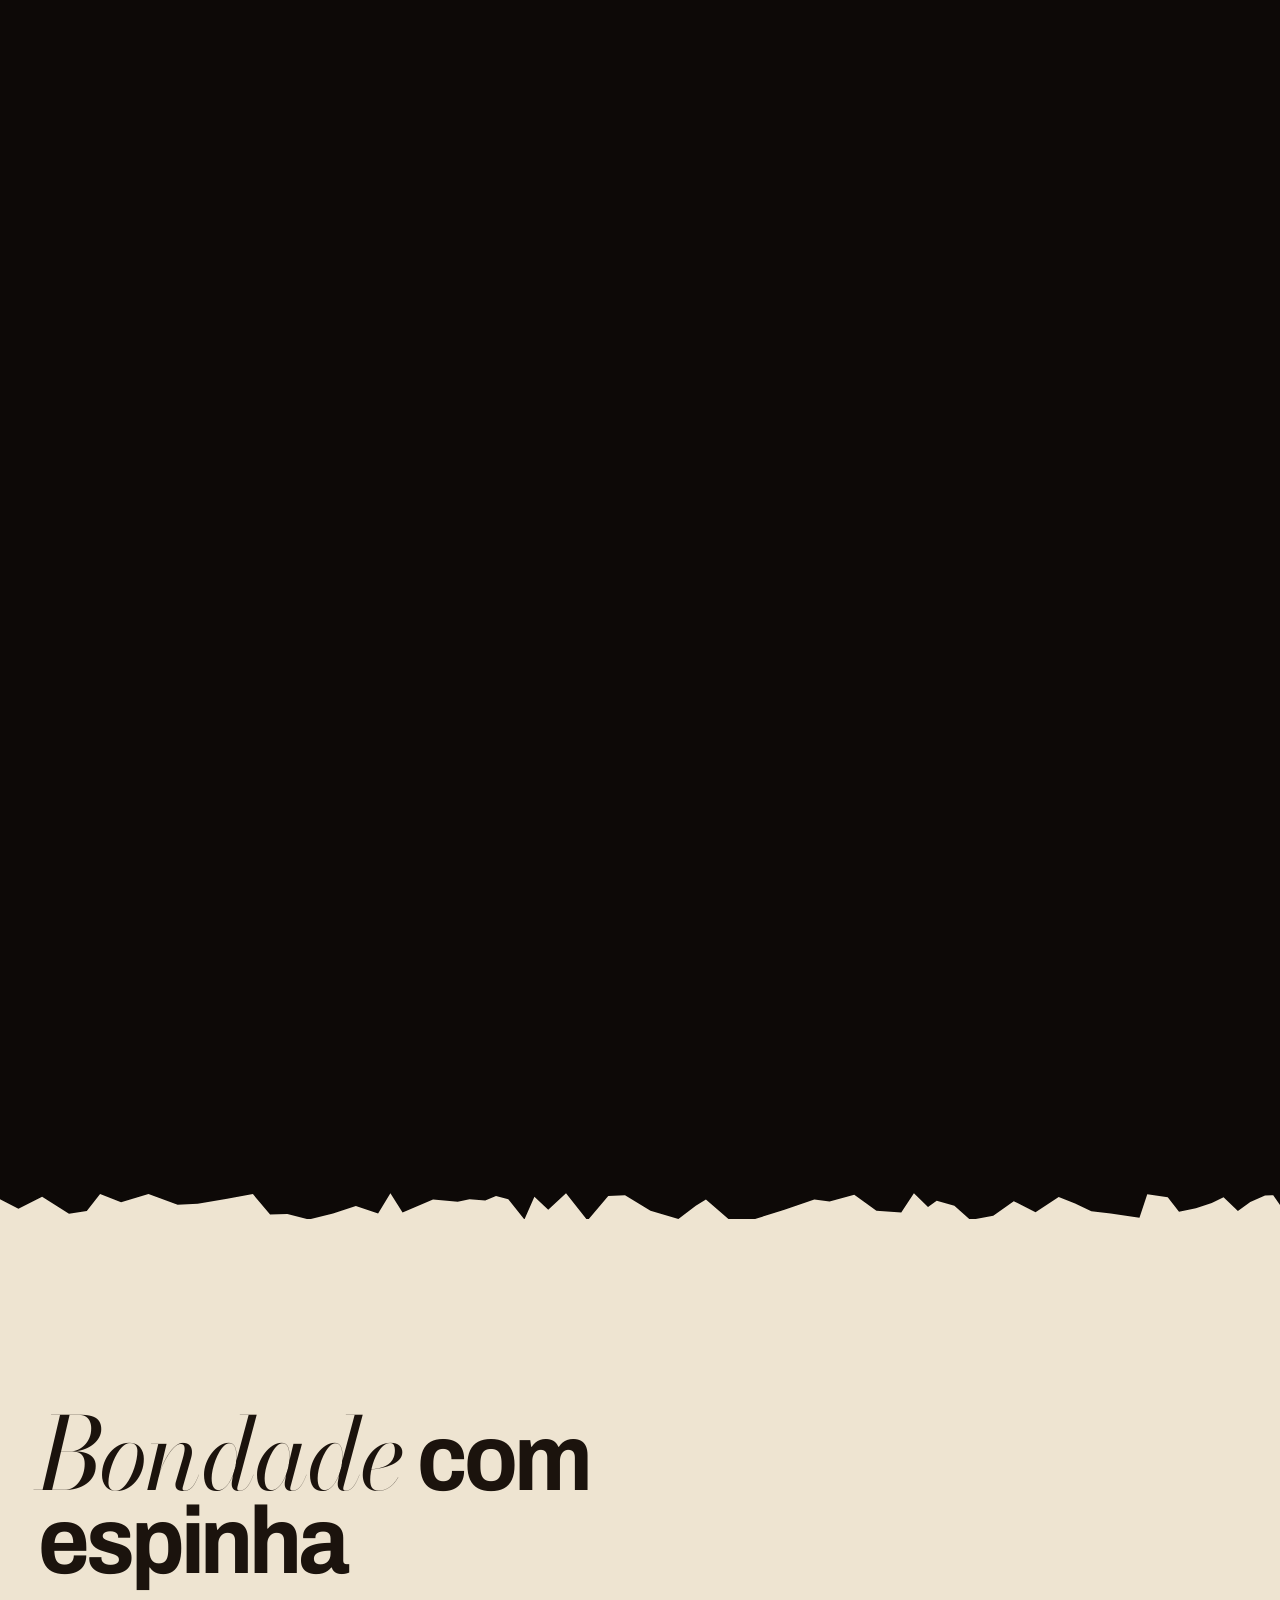
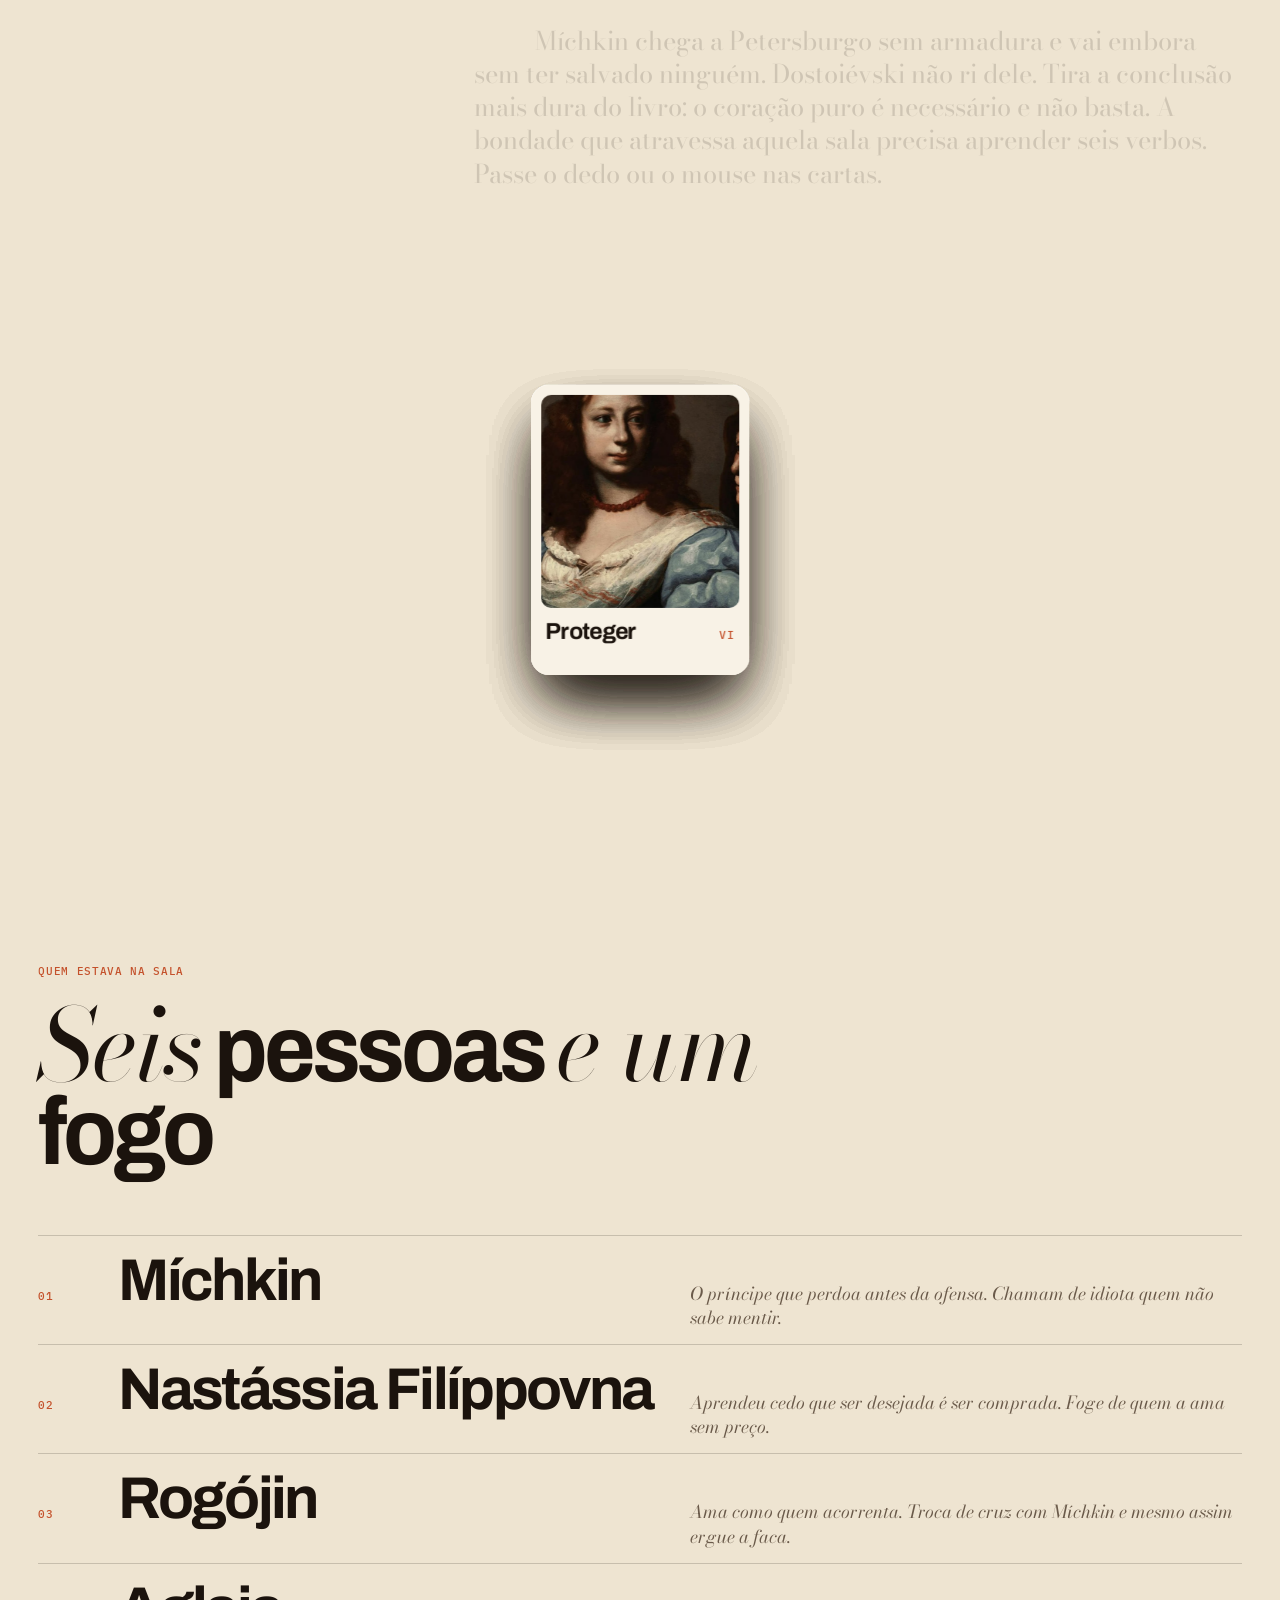
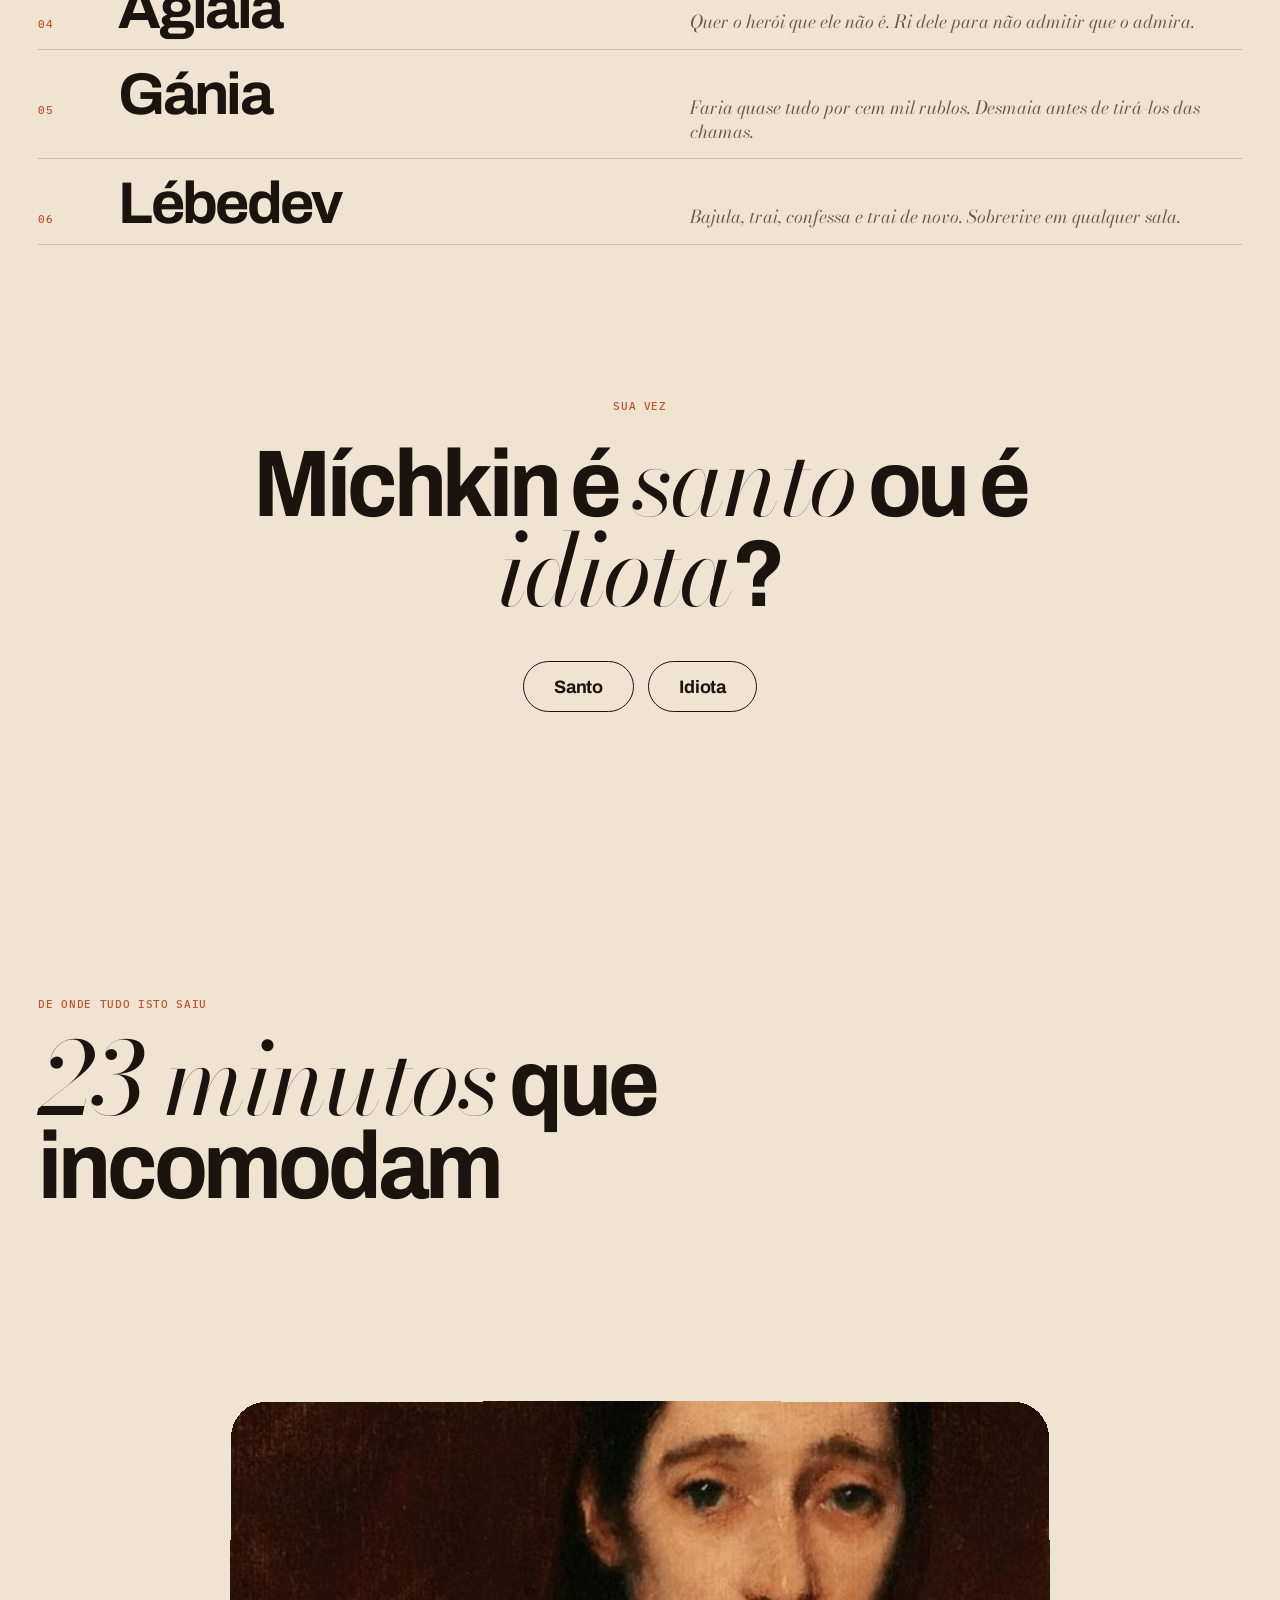
==== commit a1e31ada: "Tela limpa e atração principal: o retrato que quebra como vidro" ====
--- a/index.html
+++ b/index.html
@@ -118,18 +118,12 @@
   <section class="core" id="core" aria-labelledby="coreT">
     <div class="core__stage">
       <canvas id="coreGl" aria-hidden="true"></canvas>
-      <img class="core__flat" id="coreFlat" src="img/cut/p01-retrato.webp" alt="" aria-hidden="true">
-      <header class="core__head">
-        <p class="mono">Atração principal</p>
-        <h2 id="coreT"><em class="sw">O rosto</em> do paradoxo</h2>
-      </header>
-      <article class="cap" data-k="0"><p class="mono">I · O santo</p><h3><em class="sw">O</em> santo</h3><p>Míchkin chega de um sanatório suíço sem dinheiro, sem malícia e sem defesa. Perdoa antes da ofensa.</p></article>
-      <article class="cap" data-k="1"><p class="mono">II · A ferida</p><h3><em class="sw">A</em> ferida</h3><p>Nastássia foi tomada ainda menina por quem devia protegê-la. Não suporta ser amada sem preço.</p></article>
-      <article class="cap" data-k="2"><p class="mono">III · A obsessão</p><h3><em class="sw">A</em> obsessão</h3><p>Rogójin ama como quem toma posse. Troca de cruz com Míchkin numa noite e ergue a faca na outra.</p></article>
-      <article class="cap cap--c" data-k="3"><p class="mono">IV · O veredito</p><p>Petersburgo olha para o único homem bom da sala e só encontra uma palavra para ele.</p></article>
-      <article class="cap cap--c" data-k="4"><h3><em class="sw">Mas quem</em> é o idiota, afinal?</h3></article>
-      <p class="mono core__hint" id="coreHint">Passe o mouse ou o dedo sobre os rostos</p>
-      <div class="core__bar" aria-hidden="true"><i id="coreBar"></i></div>
+      <img class="core__flat" id="coreFlat" src="img/paint/p01-retrato.jpg" alt="" aria-hidden="true">
+      <h2 class="sr" id="coreT">O retrato que quebra</h2>
+      <article class="cap" data-k="0"><h3><em class="sw">Míchkin</em></h3><p class="mono">o santo</p></article>
+      <article class="cap cap--r" data-k="1"><h3><em class="sw">Rogójin</em></h3><p class="mono">o que ama como quem prende</p></article>
+      <article class="cap" data-k="2"><h3><em class="sw">Nastássia</em></h3><p class="mono">a que ficou entre os dois</p></article>
+      <article class="cap cap--c" data-k="3"><h3>Os mesmos <em class="sw">cacos.</em></h3></article>
     </div>
   </section>
 
@@ -148,7 +142,6 @@
         <figure class="dc" tabindex="0"><div class="dc__in"><div class="dc__f"><img src="img/paint/p16-olhar.jpg" alt="" loading="lazy"><figcaption><span class="mono">V</span>Enfrentar</figcaption></div><div class="dc__b"><span class="mono">V · Enfrentar</span><p>Rogójin não precisava de mais um perdão. Precisava de um limite.</p></div></div></figure>
         <figure class="dc" tabindex="0"><div class="dc__in"><div class="dc__f"><img src="img/paint/p20-duas.jpg" alt="" loading="lazy"><figcaption><span class="mono">VI</span>Proteger</figcaption></div><div class="dc__b"><span class="mono">VI · Proteger</span><p>Quem não se protege acaba sem nada para oferecer.</p></div></div></figure>
       </div>
-      <p class="mono note">Os seis verbos vêm do vídeo. Os exemplos vêm do romance.</p>
     </section>
 
     <section class="quem" id="quem" aria-labelledby="quemT">
@@ -165,7 +158,6 @@
         <li data-img="img/cut/p07-flor.webp"><span class="mono">06</span><b>Lébedev</b><i>Bajula, trai, confessa e trai de novo. Sobrevive em qualquer sala.</i></li>
       </ul>
       <img class="cast__peek" id="peek" alt="" aria-hidden="true">
-      <p class="mono note">Os rostos são pinturas que aparecem no vídeo. Nenhuma é retrato oficial dos personagens.</p>
     </section>
 
     <section class="pick" aria-labelledby="pickT">
--- a/src/styles.css
+++ b/src/styles.css
@@ -161,7 +161,7 @@
   background: radial-gradient(60% 70% at 62% 48%, #2a170c 0%, #160d07 45%, var(--night) 80%); }
 .core__stage::after { content: ""; position: absolute; inset: 0; pointer-events: none; background: radial-gradient(90% 70% at 15% 90%, rgba(13, 9, 7, .7), transparent 60%); }
 #coreGl { position: absolute; inset: 0; width: 100%; height: 100%; display: block; touch-action: pan-y; }
-.core__flat { display: none; position: absolute; right: 8vw; bottom: 0; height: 88%; object-fit: contain; transition: opacity .8s; }
+.core__flat { display: none; position: absolute; right: 10vw; top: 50%; width: min(42vw, 520px); aspect-ratio: 4 / 5; object-fit: cover; transform: translateY(-50%); transition: opacity .8s; box-shadow: 0 40px 80px -30px #000; }
 .core.flat .core__flat { display: block; }
 .core__head { position: absolute; z-index: 2; left: var(--gut); top: 96px; color: var(--bone); pointer-events: none; transition: opacity .8s var(--ease), transform 1s var(--ease); }
 .core__head .mono { color: var(--gold); margin: 0 0 10px; }
@@ -172,9 +172,10 @@
 .cap > * { opacity: 0; transform: translate3d(0, 40px, 0); filter: blur(8px); transition: opacity .7s var(--ease), transform 1s var(--ease), filter .8s var(--ease); }
 .cap.on > * { opacity: 1; transform: none; filter: none; }
 .cap.on > :nth-child(2) { transition-delay: .08s; } .cap.on > :nth-child(3) { transition-delay: .16s; }
-.cap .mono { color: var(--gold); margin: 0 0 14px; }
-.cap h3 { margin: 0; font: 700 clamp(54px, 7vw, 120px)/.86 var(--f-sans); letter-spacing: -.05em; }
+.cap .mono { color: var(--gold); margin: 16px 0 0; }
+.cap h3 { margin: 0; font: 700 clamp(64px, 9vw, 160px)/.86 var(--f-sans); letter-spacing: -.05em; }
 .cap h3 .sw { font-weight: 400; }
+.cap--r { left: auto; right: var(--gut); text-align: right; }
 .cap p:not(.mono) { margin: 18px 0 0; font: 400 clamp(17px, 1.35vw, 21px)/1.4 var(--f-serif); color: var(--bone-2); }
 .cap--c { left: 50%; transform: translateX(-50%); text-align: center; bottom: 14vh; max-width: min(620px, 90vw); }
 .cap--c h3 { font-size: clamp(42px, 5.6vw, 96px); }
@@ -303,3 +304,8 @@
 }
 
 .btn, .pill, .player__play { transition: transform .4s var(--ease), background .3s, color .3s, translate .5s var(--ease); }
+
+/* v5: tela limpa */
+.index, .st__num, .st__kick, .st__p, .core__head, .core__hint, .core__bar { display: none !important; }
+.st--hero .st__t, .st .st__t { margin: 0; }
+@media (max-width: 860px) { .cap--r { left: var(--gut); right: auto; text-align: left; } }
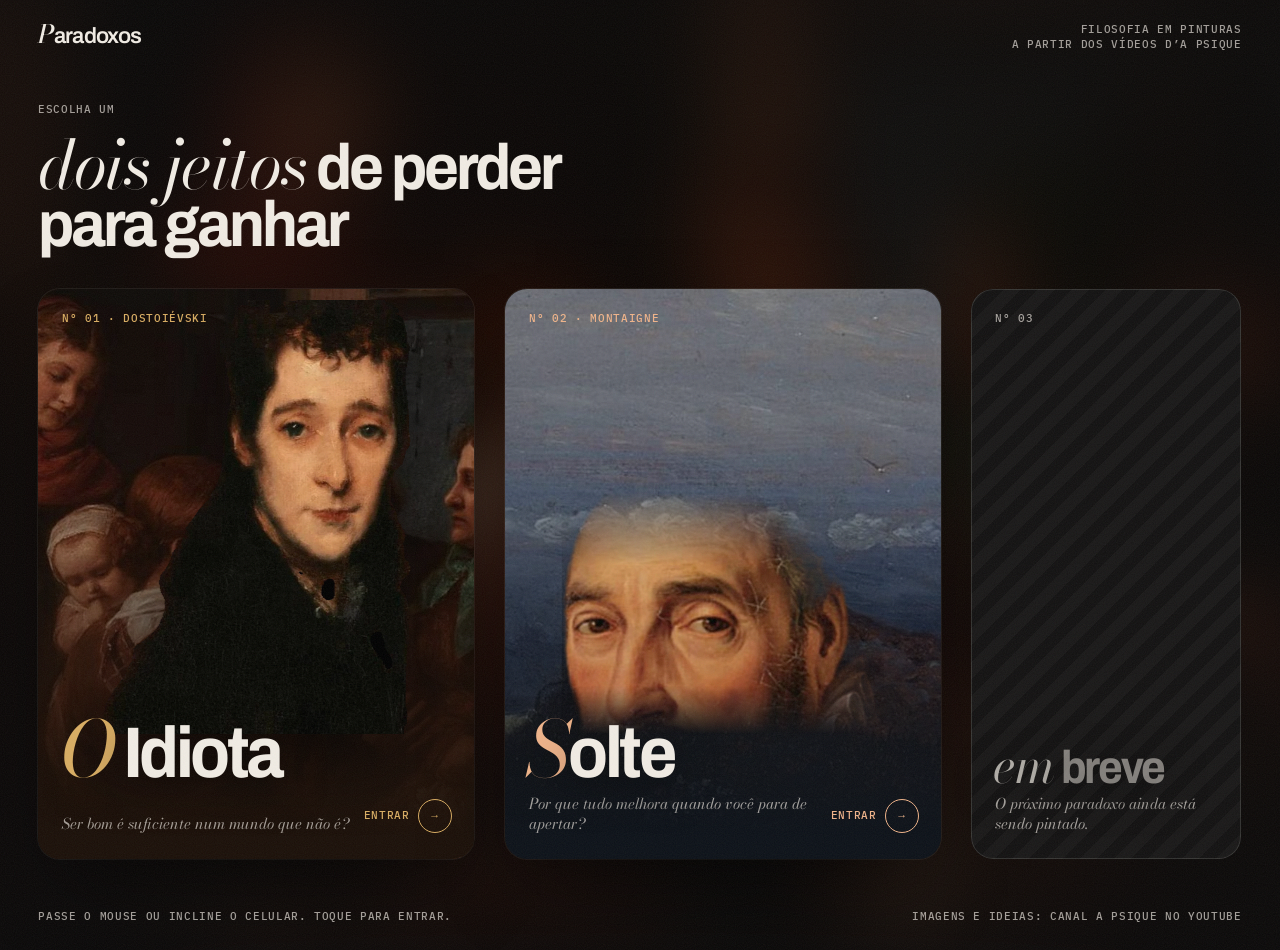
==== commit cc42f121: "Lobby dos paradoxos, segundo site (Montaigne: Solte) e melhorias gerais - index.html agora é o lobby" ====
--- a/index.html
+++ b/index.html
@@ -3,201 +3,76 @@
 <head>
 <meta charset="utf-8">
 <meta name="viewport" content="width=device-width, initial-scale=1, viewport-fit=cover">
-<title>O Paradoxo — ser bom é suficiente?</title>
-<meta name="description" content="O Idiota, de Dostoiévski, contado com as pinturas do vídeo “O Paradoxo de Ser uma Boa Pessoa”: por que a bondade parece fraqueza num mundo corrompido.">
-<meta name="theme-color" content="#0d0907">
-<meta property="og:title" content="O Paradoxo — ser bom é suficiente?">
-<meta property="og:description" content="O Idiota, de Dostoiévski, em pinturas que flutuam.">
-<meta property="og:image" content="img/og.jpg">
+<title>Paradoxos — escolha um</title>
+<meta name="description" content="Paradoxos da filosofia contados com as pinturas dos vídeos d'A Psique. Escolha um: a bondade de Dostoiévski ou o desapego de Montaigne.">
+<meta name="theme-color" content="#0b0a0a">
+<meta property="og:title" content="Paradoxos — escolha um">
+<meta property="og:description" content="Ser bom é suficiente? Por que soltar faz dar certo?">
+<meta property="og:image" content="lobby/og.jpg">
 <meta property="og:type" content="website">
-<link rel="icon" href="img/favicon.svg" type="image/svg+xml">
+<link rel="icon" href="lobby/favicon.svg" type="image/svg+xml">
 <link rel="preload" href="fonts/archivo.woff2" as="font" type="font/woff2" crossorigin>
 <link rel="preload" href="fonts/bodoni-italic.woff2" as="font" type="font/woff2" crossorigin>
-<link rel="stylesheet" href="src/styles.css">
-<script type="application/ld+json">
-{"@context":"https://schema.org","@type":"CreativeWork","name":"O Paradoxo de Ser uma Boa Pessoa","about":{"@type":"Book","name":"O Idiota","author":{"@type":"Person","name":"Fiódor Dostoiévski"},"datePublished":"1869"},"inLanguage":"pt-BR","citation":{"@type":"VideoObject","name":"O Paradoxo de Ser uma Boa Pessoa | O Alerta de Dostoiévski para a Sociedade","url":"https://www.youtube.com/watch?v=7dcqp1zuZd4","uploadDate":"2026-03-15"}}
-</script>
-<script type="importmap">
-{"imports":{"three":"./vendor/three/three.module.min.js","lenis":"./vendor/lenis/lenis.mjs","app/":"./src/"}}
-</script>
+<link rel="stylesheet" href="lobby/lobby.css">
 </head>
-<body class="is-loading">
+<body>
+<div class="bg" aria-hidden="true"><img id="bgA" src="img/paint/p15-rua.jpg" alt=""><img id="bgB" src="montaigne/img/paint/m18-colina.jpg" alt=""></div>
 
-<div class="loader" id="loader" aria-live="polite">
-  <div class="loader__pic" aria-hidden="true"><img id="loadPic" src="img/paint/p15-rua.jpg" alt=""></div>
-  <p class="loader__mark"><i>O</i> Paradoxo</p>
-  <p class="mono loader__n"><span id="loadN">00</span> / 32 pinturas</p>
-  <div class="loader__go">
-    <button class="pill pill--glow" id="enterSnd" type="button">Entrar com som</button>
-    <button class="loader__mute mono" id="enterMute" type="button">Entrar em silêncio</button>
-  </div>
-</div>
-
-<header class="hdr" id="hdr">
-  <a class="hdr__mark" href="#top" aria-label="O Paradoxo, início"><i>O</i><span>Paradoxo</span><small class="mono">de ser bom</small></a>
-  <nav class="hdr__nav mono" aria-label="Seções">
-    <a href="#forte">A bondade forte</a>
-    <a href="#quem">Quem é quem</a>
-    <a href="#video">O vídeo</a>
-  </nav>
-  <button class="hdr__snd mono" id="sndBtn" type="button" aria-pressed="false" aria-label="Trilha sonora"><i></i><i></i><i></i><i></i><span>Som</span></button>
-  <button class="hdr__menu mono" id="menuBtn" type="button" aria-expanded="false" aria-controls="menu">Menu</button>
+<header class="top">
+  <p class="brand"><i>P</i>aradoxos</p>
+  <p class="mono top__meta">Filosofia em pinturas<br>A partir dos vídeos d’A Psique</p>
 </header>
 
-<nav class="menu" id="menu" hidden aria-label="Menu">
-  <a href="#top"><span class="mono">I</span>Início</a>
-  <a href="#forte"><span class="mono">II</span>A bondade forte</a>
-  <a href="#quem"><span class="mono">III</span>Quem é quem</a>
-  <a href="#video"><span class="mono">IV</span>O vídeo</a>
-</nav>
+<main class="hall">
+  <h1 class="hall__t"><span class="mono">Escolha um</span><em>dois jeitos</em> de perder <br>para ganhar</h1>
 
-<ol class="index mono" id="index" aria-hidden="true">
-  <li><span>O começo</span><b>·</b></li>
-  <li><span>O experimento</span><b>I</b></li>
-  <li><span>O trem</span><b>II</b></li>
-  <li><span>Cem mil rublos</span><b>III</b></li>
-  <li><span>Bom demais</span><b>IV</b></li>
-  <li><span>A luz dói</span><b>V</b></li>
-  <li><span>A beleza</span><b>VI</b></li>
-</ol>
-
-<main id="top">
-  <section class="world" id="world" aria-label="O Idiota em sete cenas">
-    <div class="stage" id="stage">
-      <canvas id="gl" aria-hidden="true"></canvas>
-
-      <article class="st st--hero" data-st="0">
-        <p class="mono st__kick ln" style="display:flex"><span>Fiódor Dostoiévski</span><span>O Idiota, 1869</span></p>
-        <h1 class="st__t"><span class="ln"><em class="sw">Ser bom</em></span><span class="ln"><b>é suficiente?</b></span></h1>
-        <p class="st__p ln">Quase todo mundo aprende cedo que um coração puro basta. E se essa for uma mentira confortável?</p>
-      </article>
-
-      <article class="st st--l" data-st="1">
-        <p class="mono st__num ln">I — O experimento</p>
-        <h2 class="st__t"><span class="ln"><b>Um homem</b></span><span class="ln"><em class="sw">genuinamente bom</em></span></h2>
-        <p class="st__p ln">Dostoiévski coloca esse homem no centro de um mundo corroído por desejo, humilhação e autodestruição. E observa o que acontece.</p>
-      </article>
-
-      <article class="st st--r" data-st="2">
-        <p class="mono st__num ln">II — O trem</p>
-        <h2 class="st__t"><span class="ln"><em class="sw">um</em> <b>estrangeiro</b></span><span class="ln"><b>moral</b></span></h2>
-        <p class="st__p ln">A caminho de São Petersburgo, o príncipe Míchkin senta entre Rogójin, consumido pela obsessão, e Lébedev, que vive de tirar vantagem do caos. Ele não fala, não pensa e não deseja como eles.</p>
-      </article>
-
-      <article class="st st--l" data-st="3">
-        <p class="mono st__num ln">III — Cem mil rublos</p>
-        <h2 class="st__t"><span class="ln"><b>100.000</b></span><span class="ln"><em class="sw">rublos no fogo</em></span></h2>
-        <p class="st__p ln">Rogójin tenta comprar Nastássia Filíppovna. Ela atira o dinheiro às chamas e, por um instante, arranca a máscara de todos na sala. Míchkin oferece outra coisa: amor sem julgamento.</p>
-      </article>
-
-      <article class="st st--c" data-st="4">
-        <p class="mono st__num ln">IV — Bom demais</p>
-        <h2 class="st__t st__t--list">
-          <span class="ln"><b>Bondade</b> <em class="sw">não é</em> <b>passividade.</b></span>
-          <span class="ln"><b>Compaixão</b> <em class="sw">não é</em> <b>indecisão.</b></span>
-          <span class="ln"><b>Perdão</b> <em class="sw">não é</em> <b>falta de limite.</b></span>
-        </h2>
-      </article>
-
-      <article class="st st--r" data-st="5">
-        <p class="mono st__num ln">V — A luz dói</p>
-        <h2 class="st__t"><span class="ln"><em class="sw">às vezes</em></span><span class="ln"><b>a luz dói</b></span></h2>
-        <p class="st__p ln">Não basta oferecer luz a quem aprendeu a viver no escuro. Às vezes ela dói mais do que a própria escuridão.</p>
-      </article>
-
-      <article class="st st--hero" data-st="6">
-        <p class="mono st__num ln">VI — O que fica</p>
-        <h2 class="st__t"><span class="ln"><em class="sw">A beleza</em></span><span class="ln"><b>salvará o mundo?</b></span></h2>
-        <p class="st__p ln">Ippolit atira a frase contra Míchkin como quem cobra uma dívida. O príncipe não responde. Dostoiévski também não: deixa a pergunta na sala, entre todos os quadros.</p>
-      </article>
-
-      <p class="mono cue" id="cue" aria-hidden="true">Role para entrar nas pinturas</p>
-    </div>
-  </section>
-
-  <section class="core" id="core" aria-labelledby="coreT">
-    <div class="core__stage">
-      <canvas id="coreGl" aria-hidden="true"></canvas>
-      <img class="core__flat" id="coreFlat" src="img/paint/p01-retrato.jpg" alt="" aria-hidden="true">
-      <h2 class="sr" id="coreT">O retrato que quebra</h2>
-      <article class="cap" data-k="0"><h3><em class="sw">Míchkin</em></h3><p class="mono">o santo</p></article>
-      <article class="cap cap--r" data-k="1"><h3><em class="sw">Rogójin</em></h3><p class="mono">o que ama como quem prende</p></article>
-      <article class="cap" data-k="2"><h3><em class="sw">Nastássia</em></h3><p class="mono">a que ficou entre os dois</p></article>
-      <article class="cap cap--c" data-k="3"><h3>Os mesmos <em class="sw">cacos.</em></h3></article>
-    </div>
-  </section>
-
-  <div class="page" id="page">
-    <div class="tear" aria-hidden="true"></div>
-
-    <section class="forte" id="forte" aria-labelledby="forteT">
-      <p class="mono kick">O que o romance cobra</p>
-      <h2 class="big" id="forteT"><em class="sw">Bondade</em> com espinha</h2>
-      <p class="lede">Míchkin chega a Petersburgo sem armadura e vai embora sem ter salvado ninguém. Dostoiévski não ri dele. Tira a conclusão mais dura do livro: o coração puro é necessário e não basta. A bondade que atravessa aquela sala precisa aprender seis verbos. Passe o dedo ou o mouse nas cartas.</p>
-      <div class="deck" id="deck">
-        <figure class="dc" tabindex="0"><div class="dc__in"><div class="dc__f"><img src="img/paint/p02-dostoievski.jpg" alt="" loading="lazy"><figcaption><span class="mono">I</span>Discernir</figcaption></div><div class="dc__b"><span class="mono">I · Discernir</span><p>Ver a pessoa como ela é, e não como você precisa que ela seja.</p></div></div></figure>
-        <figure class="dc" tabindex="0"><div class="dc__in"><div class="dc__f"><img src="img/paint/p04-dois-homens.jpg" alt="" loading="lazy"><figcaption><span class="mono">II</span>Escolher</figcaption></div><div class="dc__b"><span class="mono">II · Escolher</span><p>Míchkin quis amar Aglaia e Nastássia ao mesmo tempo. Perdeu as duas.</p></div></div></figure>
-        <figure class="dc" tabindex="0"><div class="dc__in"><div class="dc__f"><img src="img/paint/p18-gola.jpg" alt="" loading="lazy"><figcaption><span class="mono">III</span>Agir</figcaption></div><div class="dc__b"><span class="mono">III · Agir</span><p>Compaixão que só observa vira plateia do sofrimento alheio.</p></div></div></figure>
-        <figure class="dc" tabindex="0"><div class="dc__in"><div class="dc__f"><img src="img/paint/p05-nastassia.jpg" alt="" loading="lazy"><figcaption><span class="mono">IV</span>Recusar</figcaption></div><div class="dc__b"><span class="mono">IV · Recusar</span><p>Dizer não a quem destrói também é um jeito de cuidar.</p></div></div></figure>
-        <figure class="dc" tabindex="0"><div class="dc__in"><div class="dc__f"><img src="img/paint/p16-olhar.jpg" alt="" loading="lazy"><figcaption><span class="mono">V</span>Enfrentar</figcaption></div><div class="dc__b"><span class="mono">V · Enfrentar</span><p>Rogójin não precisava de mais um perdão. Precisava de um limite.</p></div></div></figure>
-        <figure class="dc" tabindex="0"><div class="dc__in"><div class="dc__f"><img src="img/paint/p20-duas.jpg" alt="" loading="lazy"><figcaption><span class="mono">VI</span>Proteger</figcaption></div><div class="dc__b"><span class="mono">VI · Proteger</span><p>Quem não se protege acaba sem nada para oferecer.</p></div></div></figure>
+  <ul class="cards" id="cards">
+    <li>
+      <a class="card" href="idiota.html" data-bg="bgA" style="--tone:#d9ad62;--deep:#1a0f08">
+        <span class="card__in">
+          <span class="card__paint"><img src="img/paint/p15-rua.jpg" alt=""></span>
+          <span class="card__shade"></span>
+          <span class="card__fig"><img src="img/cut/p01-retrato.webp" alt=""></span>
+          <span class="card__no mono">Nº 01 · Dostoiévski</span>
+          <span class="card__title"><em>O</em> Idiota</span>
+          <span class="card__q">Ser bom é suficiente num mundo que não é?</span>
+          <span class="card__go mono">Entrar <b aria-hidden="true">→</b></span>
+          <span class="card__glare"></span>
+        </span>
+      </a>
+    </li>
+    <li>
+      <a class="card" href="montaigne.html" data-bg="bgB" style="--tone:#f0b48a;--deep:#0c1118">
+        <span class="card__in">
+          <span class="card__paint"><img src="montaigne/img/paint/m18-colina.jpg" alt=""></span>
+          <span class="card__shade"></span>
+          <span class="card__fig card__fig--fade"><img src="montaigne/img/cut/m02-montaigne.webp" alt=""></span>
+          <span class="card__no mono">Nº 02 · Montaigne</span>
+          <span class="card__title"><em>S</em>olte</span>
+          <span class="card__q">Por que tudo melhora quando você para de apertar?</span>
+          <span class="card__go mono">Entrar <b aria-hidden="true">→</b></span>
+          <span class="card__glare"></span>
+        </span>
+      </a>
+    </li>
+    <li>
+      <div class="card card--soon" aria-label="Próximo paradoxo, em breve">
+        <span class="card__in">
+          <span class="card__no mono">Nº 03</span>
+          <span class="card__title"><em>em</em> breve</span>
+          <span class="card__q">O próximo paradoxo ainda está sendo pintado.</span>
+        </span>
       </div>
-    </section>
-
-    <section class="quem" id="quem" aria-labelledby="quemT">
-      <div class="quem__head">
-        <p class="mono kick">Quem estava na sala</p>
-        <h2 class="big" id="quemT"><em class="sw">Seis</em> pessoas <em class="sw">e um</em> fogo</h2>
-      </div>
-      <ul class="cast" id="cast">
-        <li data-img="img/cut/p01-retrato.webp"><span class="mono">01</span><b>Míchkin</b><i>O príncipe que perdoa antes da ofensa. Chamam de idiota quem não sabe mentir.</i></li>
-        <li data-img="img/cut/p05-nastassia.webp"><span class="mono">02</span><b>Nastássia Filíppovna</b><i>Aprendeu cedo que ser desejada é ser comprada. Foge de quem a ama sem preço.</i></li>
-        <li data-img="img/cut/p03-trem.webp"><span class="mono">03</span><b>Rogójin</b><i>Ama como quem acorrenta. Troca de cruz com Míchkin e mesmo assim ergue a faca.</i></li>
-        <li data-img="img/cut/p10-dama.webp"><span class="mono">04</span><b>Aglaia</b><i>Quer o herói que ele não é. Ri dele para não admitir que o admira.</i></li>
-        <li data-img="img/cut/p11-cabisbaixo.webp"><span class="mono">05</span><b>Gánia</b><i>Faria quase tudo por cem mil rublos. Desmaia antes de tirá-los das chamas.</i></li>
-        <li data-img="img/cut/p07-flor.webp"><span class="mono">06</span><b>Lébedev</b><i>Bajula, trai, confessa e trai de novo. Sobrevive em qualquer sala.</i></li>
-      </ul>
-      <img class="cast__peek" id="peek" alt="" aria-hidden="true">
-    </section>
-
-    <section class="pick" aria-labelledby="pickT">
-      <p class="mono kick">Sua vez</p>
-      <h2 class="big" id="pickT">Míchkin é <em class="sw">santo</em> ou é <em class="sw">idiota</em>?</h2>
-      <div class="pick__btns" role="group" aria-label="Escolha uma resposta">
-        <button type="button" class="pill" data-pick="b" aria-pressed="false">Santo</button>
-        <button type="button" class="pill" data-pick="i" aria-pressed="false">Idiota</button>
-      </div>
-      <p class="pick__a" id="pickA" aria-live="polite"></p>
-    </section>
-
-    <section class="video" id="video" aria-labelledby="videoT">
-      <p class="mono kick">De onde tudo isto saiu</p>
-      <h2 class="big" id="videoT"><em class="sw">23 minutos</em> que incomodam</h2>
-      <div class="frame">
-        <div class="player" id="player">
-          <button class="player__face" id="playerBtn" type="button" aria-label="Reproduzir o vídeo O Paradoxo de Ser uma Boa Pessoa">
-            <img src="img/paint/p01-retrato.jpg" alt="">
-            <span class="player__play" aria-hidden="true">▶</span>
-            <span class="mono player__cap">A Psique · 23 min<br>O Paradoxo de Ser uma Boa Pessoa</span>
-          </button>
-        </div>
-      </div>
-    </section>
-
-    <footer class="foot">
-      <h2 class="foot__t"><em class="sw">Bom,</em> não idiota.</h2>
-      <blockquote class="foot__q"><p>“A compaixão é a principal e talvez a única lei da existência humana.”</p><cite class="mono">O Idiota, parte II · pensamento de Míchkin</cite></blockquote>
-      <a class="btn" href="https://www.youtube.com/watch?v=7dcqp1zuZd4" target="_blank" rel="noopener"><span>Assistir ao vídeo</span><b aria-hidden="true">↗</b></a>
-      <div class="foot__cols">
-        <p><span class="mono">Vídeo</span>A Psique, 15 de março de 2026</p>
-        <p><span class="mono">Livro</span>O Idiota, Fiódor Dostoiévski, 1869</p>
-        <p><span class="mono">Imagens</span>As pinturas que o vídeo usa, recortadas e postas para flutuar</p>
-        <p><span class="mono">Mande para</span><button class="copy" type="button" data-copy="https://www.youtube.com/watch?v=7dcqp1zuZd4">alguém que é bom demais</button><span class="copied mono" aria-live="polite"></span></p>
-      </div>
-    </footer>
-  </div>
+    </li>
+  </ul>
 </main>
 
-<script type="module" src="src/main.js"></script>
+<footer class="foot mono">
+  <p>Passe o mouse ou incline o celular. Toque para entrar.</p>
+  <p>Imagens e ideias: canal A Psique no YouTube</p>
+</footer>
+
+<div class="wipe" id="wipe" aria-hidden="true"></div>
+<script type="module" src="lobby/lobby.js"></script>
 </body>
 </html>
--- a/lobby/lobby.css
+++ b/lobby/lobby.css
@@ -0,0 +1,115 @@
+/* Lobby: duas pinturas viram cartas que você inclina com o mouse ou o celular */
+:root {
+  --night: #0b0a0a;
+  --bone: #f1ece4;
+  --bone-2: rgba(241, 236, 228, .66);
+  --f-sans: "Archivo", "Helvetica Neue", Arial, sans-serif;
+  --f-serif: "Bodoni Moda", Didot, Georgia, serif;
+  --f-mono: "Plex Mono", ui-monospace, Menlo, monospace;
+  --gut: clamp(16px, 3vw, 44px);
+  --ease: cubic-bezier(.2, .7, .1, 1);
+}
+@font-face { font-family: "Archivo"; src: url(../fonts/archivo.woff2) format("woff2"); font-weight: 100 900; font-stretch: 62% 125%; font-display: swap; }
+@font-face { font-family: "Bodoni Moda"; src: url(../fonts/bodoni-italic.woff2) format("woff2"); font-weight: 400 900; font-style: italic; font-display: swap; }
+@font-face { font-family: "Plex Mono"; src: url(../fonts/mono.woff2) format("woff2"); font-weight: 500; font-display: swap; }
+
+*, *::before, *::after { box-sizing: border-box; }
+html { -webkit-text-size-adjust: 100%; }
+body { margin: 0; min-height: 100svh; background: var(--night); color: var(--bone); font: 400 16px/1.45 var(--f-sans); -webkit-font-smoothing: antialiased; overflow-x: clip; }
+img { display: block; max-width: 100%; }
+a { color: inherit; text-decoration: none; }
+:focus-visible { outline: 2px solid var(--bone); outline-offset: 4px; }
+.mono { font: 500 11px/1.4 var(--f-mono); text-transform: uppercase; letter-spacing: .06em; }
+em { font-family: var(--f-serif); font-style: italic; font-weight: 500; letter-spacing: -.02em; }
+
+/* fundo: a pintura da carta em foco, borrada, respirando */
+.bg { position: fixed; inset: -6%; z-index: 0; pointer-events: none; }
+.bg img { position: absolute; inset: 0; width: 100%; height: 100%; object-fit: cover; filter: blur(38px) saturate(1.2) brightness(.42); opacity: 0; transform: scale(1.08); transition: opacity 1.2s var(--ease), transform 6s linear; }
+.bg img.on { opacity: 1; transform: scale(1); }
+.bg::after { content: ""; position: absolute; inset: 0; background: radial-gradient(70% 70% at 50% 45%, transparent, rgba(11, 10, 10, .88)); }
+body::after { content: ""; position: fixed; inset: -50%; z-index: 90; pointer-events: none; opacity: .07; animation: grain .9s steps(4) infinite;
+  background-image: url("data:image/svg+xml,%3Csvg xmlns='http://www.w3.org/2000/svg' width='160' height='160'%3E%3Cfilter id='n'%3E%3CfeTurbulence type='fractalNoise' baseFrequency='.9' numOctaves='2' stitchTiles='stitch'/%3E%3C/filter%3E%3Crect width='100%25' height='100%25' filter='url(%23n)'/%3E%3C/svg%3E"); }
+@keyframes grain { 0% { transform: translate(0, 0); } 25% { transform: translate(-3%, 2%); } 50% { transform: translate(2%, -3%); } 75% { transform: translate(-2%, -1%); } }
+
+.top { position: relative; z-index: 2; display: flex; justify-content: space-between; align-items: flex-start; padding: 22px var(--gut); }
+.brand { margin: 0; font: 600 22px/1 var(--f-sans); letter-spacing: -.03em; }
+.brand i { font: italic 500 1.15em/1 var(--f-serif); }
+.top__meta { margin: 0; text-align: right; color: var(--bone-2); }
+
+.hall { position: relative; z-index: 2; padding: clamp(10px, 3vh, 40px) var(--gut) 40px; }
+.hall__t { margin: 0 0 clamp(22px, 4vh, 48px); font: 700 clamp(38px, min(5vw, 8vh), 92px)/.88 var(--f-sans); font-stretch: 92%; letter-spacing: -.045em; }
+.hall__t .mono { display: block; margin-bottom: 18px; color: var(--bone-2); letter-spacing: .06em; }
+.hall__t em { font-weight: 400; font-size: 1.06em; }
+.hall__t { animation: rise 1.2s var(--ease) both; }
+
+.cards { list-style: none; margin: 0; padding: 0; display: grid; grid-template-columns: 1fr 1fr .62fr; gap: clamp(16px, 2.4vw, 36px); perspective: 1600px; }
+.cards li { animation: rise 1.3s var(--ease) both; }
+.cards li:nth-child(2) { animation-delay: .1s; } .cards li:nth-child(3) { animation-delay: .2s; }
+@keyframes rise { from { opacity: 0; transform: translateY(60px) rotateX(14deg); filter: blur(8px); } }
+
+.card { --rx: 0deg; --ry: 0deg; --px: 50%; --py: 50%; --lift: 0; display: block; height: clamp(380px, calc(100svh - 330px), 660px); transform-style: preserve-3d; cursor: pointer; outline-offset: 8px; border-radius: 22px; }
+.card__in { position: relative; display: block; width: 100%; height: 100%; border-radius: 22px; transform-style: preserve-3d;
+  transform: rotateX(var(--rx)) rotateY(var(--ry)) translateZ(calc(var(--lift) * 30px));
+  transition: transform .5s var(--ease), box-shadow .5s;
+  background: var(--deep, #151313);
+  box-shadow: 0 40px 80px -30px rgba(0, 0, 0, .8), 0 0 0 1px rgba(241, 236, 228, .08); }
+.card.live .card__in { transition: transform .12s linear, box-shadow .5s; }
+.card:hover .card__in, .card:focus-visible .card__in { box-shadow: 0 60px 110px -30px rgba(0, 0, 0, .9), 0 0 0 1px color-mix(in srgb, var(--tone) 60%, transparent); }
+
+.card__paint { position: absolute; inset: 0; overflow: hidden; border-radius: inherit; transform: translateZ(0); }
+.card__paint img { width: 112%; height: 112%; max-width: none; margin: -6%; object-fit: cover; transform: translate(calc((var(--px) - 50%) * -.06), calc((var(--py) - 50%) * -.06)); transition: transform .5s var(--ease), filter .6s; filter: saturate(.9) brightness(.82); }
+.card:hover .card__paint img { filter: saturate(1.05) brightness(.9); }
+.card__shade { position: absolute; inset: 0; border-radius: inherit; background: linear-gradient(to top, var(--deep) 4%, color-mix(in srgb, var(--deep) 50%, transparent) 38%, transparent 66%); transform: translateZ(1px); }
+/* a figura recortada sai da moldura: fica mais perto de você */
+.card__fig { position: absolute; left: 50%; bottom: 22%; width: 74%; height: 76%; transform: translateX(-50%) translateZ(70px) translate(calc((var(--px) - 50%) * .08), calc((var(--py) - 50%) * .05)); transition: transform .5s var(--ease); pointer-events: none; }
+.card__fig img { width: 100%; height: 100%; object-fit: contain; object-position: 50% 100%; filter: drop-shadow(0 30px 30px rgba(0, 0, 0, .55)); }
+.card.live .card__fig, .card.live .card__paint img { transition: transform .12s linear; }
+.card__no { position: absolute; top: 22px; left: 24px; color: var(--tone, var(--bone)); transform: translateZ(40px); }
+.card__title { position: absolute; left: 22px; right: 22px; bottom: 74px; font: 700 clamp(48px, 5.6vw, 96px)/.86 var(--f-sans); font-stretch: 90%; letter-spacing: -.05em; transform: translateZ(110px); text-shadow: 0 10px 40px rgba(0, 0, 0, .55); }
+.card__title em { font-weight: 400; font-size: 1.08em; color: var(--tone); }
+.card__q { position: absolute; left: 24px; right: 90px; bottom: 26px; font: italic 400 clamp(15px, 1.15vw, 18px)/1.3 var(--f-serif); color: var(--bone-2); transform: translateZ(60px); }
+.card__go { position: absolute; right: 22px; bottom: 26px; display: flex; align-items: center; gap: 8px; color: var(--tone); transform: translateZ(80px); }
+.card__go b { display: grid; place-items: center; width: 34px; height: 34px; border-radius: 50%; border: 1px solid currentColor; font-weight: 400; transition: transform .5s var(--ease), background .3s, color .3s; }
+.card:hover .card__go b { transform: translateX(4px); background: var(--tone); color: var(--deep); }
+.card__glare { position: absolute; inset: 0; border-radius: inherit; pointer-events: none; mix-blend-mode: soft-light; opacity: 0; transition: opacity .4s;
+  background: radial-gradient(60% 50% at var(--px) var(--py), rgba(255, 255, 255, .55), transparent 70%); transform: translateZ(120px); }
+.card:hover .card__glare, .card.live .card__glare { opacity: 1; }
+
+.card--soon { cursor: default; }
+.card--soon .card__in { background: repeating-linear-gradient(135deg, rgba(241, 236, 228, .03) 0 12px, transparent 12px 24px), #121111; box-shadow: inset 0 0 0 1px rgba(241, 236, 228, .14); }
+.card--soon .card__no { color: var(--bone-2); }
+.card--soon .card__title { font-size: clamp(38px, 3.6vw, 64px); color: rgba(241, 236, 228, .5); bottom: 70px; }
+.card--soon .card__title em { color: rgba(241, 236, 228, .7); }
+.card--soon .card__q { right: 22px; }
+
+/* outras cartas recuam quando uma está em foco */
+.cards:has(.card:hover) .card:not(:hover) .card__in { opacity: .55; filter: saturate(.6); transform: rotateX(var(--rx)) rotateY(var(--ry)) translateZ(-40px); }
+.card__in { transition: transform .5s var(--ease), box-shadow .5s, opacity .5s, filter .5s; }
+
+.foot { position: relative; z-index: 2; display: flex; justify-content: space-between; gap: 20px; padding: 10px var(--gut) 26px; color: var(--bone-2); }
+.foot p { margin: 0; }
+
+/* entrada: a carta escolhida cresce até virar a tela */
+.wipe { position: fixed; z-index: 80; pointer-events: none; border-radius: 22px; background-size: cover; background-position: center; opacity: 0; }
+.wipe.go { opacity: 1; transition: left .9s cubic-bezier(.76, 0, .24, 1), top .9s cubic-bezier(.76, 0, .24, 1), width .9s cubic-bezier(.76, 0, .24, 1), height .9s cubic-bezier(.76, 0, .24, 1), border-radius .9s, filter .9s; }
+.wipe::after { content: ""; position: absolute; inset: 0; border-radius: inherit; background: var(--deep, #000); opacity: 0; transition: opacity .5s .55s; }
+.wipe.go::after { opacity: 1; }
+body.leaving .hall, body.leaving .top, body.leaving .foot { opacity: 0; transition: opacity .5s; }
+
+@media (max-width: 900px) {
+  .cards { grid-template-columns: 1fr; perspective: 1100px; }
+  .card { height: 66svh; min-height: 420px; }
+  .cards li:nth-child(3) .card { height: 150px; min-height: 0; }
+  .card--soon .card__title { bottom: 46px; font-size: 34px; }
+  .card--soon .card__q { bottom: 18px; }
+  .foot { flex-direction: column; gap: 6px; }
+  .hall__t br { display: none; }
+}
+@media (prefers-reduced-motion: reduce) {
+  .hall__t, .cards li { animation: none; }
+  .card__in, .card__fig, .card__paint img { transition: none; }
+  body::after { animation: none; }
+}
+
+/* recortes cujo topo foi cortado na pintura: o topo some em degradê */
+.card__fig--fade img { position: absolute; left: 0; bottom: 0; height: auto; max-height: 100%; -webkit-mask-image: linear-gradient(to bottom, transparent 0, #000 30%, #000 80%, transparent 100%); mask-image: linear-gradient(to bottom, transparent 0, #000 30%, #000 80%, transparent 100%); }
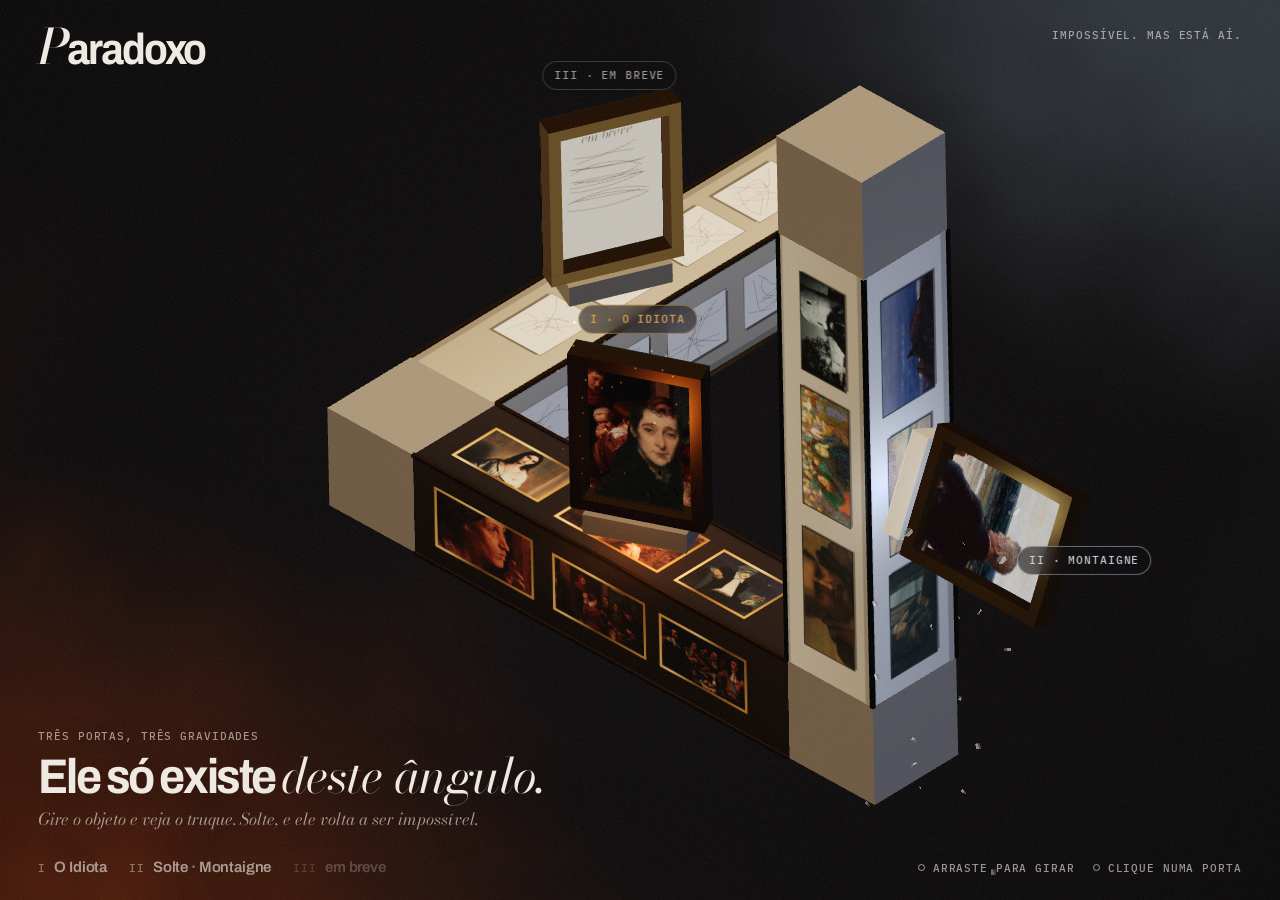
==== commit d82a7c11: "Paradoxo: portas num objeto impossível e identidade própria para o Montaigne - index.html vira um mu" ====
--- a/index.html
+++ b/index.html
@@ -3,76 +3,52 @@
 <head>
 <meta charset="utf-8">
 <meta name="viewport" content="width=device-width, initial-scale=1, viewport-fit=cover">
-<title>Paradoxos — escolha um</title>
-<meta name="description" content="Paradoxos da filosofia contados com as pinturas dos vídeos d'A Psique. Escolha um: a bondade de Dostoiévski ou o desapego de Montaigne.">
-<meta name="theme-color" content="#0b0a0a">
-<meta property="og:title" content="Paradoxos — escolha um">
-<meta property="og:description" content="Ser bom é suficiente? Por que soltar faz dar certo?">
+<title>Paradoxo</title>
+<meta name="description" content="Um objeto impossível com uma porta para cada paradoxo da filosofia: a bondade de Dostoiévski, o desapego de Montaigne. Ele só fecha de um ângulo.">
+<meta name="theme-color" content="#0c0a0b">
+<meta property="og:title" content="Paradoxo">
+<meta property="og:description" content="Ele só existe deste ângulo. Escolha uma porta.">
 <meta property="og:image" content="lobby/og.jpg">
 <meta property="og:type" content="website">
 <link rel="icon" href="lobby/favicon.svg" type="image/svg+xml">
 <link rel="preload" href="fonts/archivo.woff2" as="font" type="font/woff2" crossorigin>
 <link rel="preload" href="fonts/bodoni-italic.woff2" as="font" type="font/woff2" crossorigin>
 <link rel="stylesheet" href="lobby/lobby.css">
+<script type="importmap">
+{"imports":{"three":"./vendor/three/three.module.min.js","lobby/":"./lobby/"}}
+</script>
 </head>
-<body>
-<div class="bg" aria-hidden="true"><img id="bgA" src="img/paint/p15-rua.jpg" alt=""><img id="bgB" src="montaigne/img/paint/m18-colina.jpg" alt=""></div>
+<body class="is-loading">
+<canvas id="gl" aria-hidden="true"></canvas>
 
 <header class="top">
-  <p class="brand"><i>P</i>aradoxos</p>
-  <p class="mono top__meta">Filosofia em pinturas<br>A partir dos vídeos d’A Psique</p>
+  <h1 class="brand">Paradoxo</h1>
+  <p class="mono top__meta" id="state" aria-live="polite"><span class="s-on">Impossível. Mas está aí.</span><span class="s-off">De lado, o truque aparece.</span></p>
 </header>
 
-<main class="hall">
-  <h1 class="hall__t"><span class="mono">Escolha um</span><em>dois jeitos</em> de perder <br>para ganhar</h1>
+<div class="tags" aria-hidden="true">
+  <div class="tag" data-id="idiota" style="--tone:#e2a24e"><span class="mono">I · O Idiota</span></div>
+  <div class="tag" data-id="montaigne" style="--tone:#c7d3dc"><span class="mono">II · Montaigne</span></div>
+  <div class="tag tag--soon" data-id="soon"><span class="mono">III · em breve</span></div>
+</div>
 
-  <ul class="cards" id="cards">
-    <li>
-      <a class="card" href="idiota.html" data-bg="bgA" style="--tone:#d9ad62;--deep:#1a0f08">
-        <span class="card__in">
-          <span class="card__paint"><img src="img/paint/p15-rua.jpg" alt=""></span>
-          <span class="card__shade"></span>
-          <span class="card__fig"><img src="img/cut/p01-retrato.webp" alt=""></span>
-          <span class="card__no mono">Nº 01 · Dostoiévski</span>
-          <span class="card__title"><em>O</em> Idiota</span>
-          <span class="card__q">Ser bom é suficiente num mundo que não é?</span>
-          <span class="card__go mono">Entrar <b aria-hidden="true">→</b></span>
-          <span class="card__glare"></span>
-        </span>
-      </a>
-    </li>
-    <li>
-      <a class="card" href="montaigne.html" data-bg="bgB" style="--tone:#f0b48a;--deep:#0c1118">
-        <span class="card__in">
-          <span class="card__paint"><img src="montaigne/img/paint/m18-colina.jpg" alt=""></span>
-          <span class="card__shade"></span>
-          <span class="card__fig card__fig--fade"><img src="montaigne/img/cut/m02-montaigne.webp" alt=""></span>
-          <span class="card__no mono">Nº 02 · Montaigne</span>
-          <span class="card__title"><em>S</em>olte</span>
-          <span class="card__q">Por que tudo melhora quando você para de apertar?</span>
-          <span class="card__go mono">Entrar <b aria-hidden="true">→</b></span>
-          <span class="card__glare"></span>
-        </span>
-      </a>
-    </li>
-    <li>
-      <div class="card card--soon" aria-label="Próximo paradoxo, em breve">
-        <span class="card__in">
-          <span class="card__no mono">Nº 03</span>
-          <span class="card__title"><em>em</em> breve</span>
-          <span class="card__q">O próximo paradoxo ainda está sendo pintado.</span>
-        </span>
-      </div>
-    </li>
-  </ul>
-</main>
+<div class="caps" aria-hidden="true">
+  <div class="cap" data-id="idiota" style="--tone:#e2a24e"><span class="mono">I · Dostoiévski, 1869</span><b><em>O</em> Idiota</b><i>Ser bom é suficiente num mundo que não é?</i></div>
+  <div class="cap" data-id="montaigne" style="--tone:#c7d3dc"><span class="mono">II · Montaigne, 1580</span><b><em>S</em>olte</b><i>Por que tudo melhora quando você para de apertar?</i></div>
+  <div class="cap" data-id="soon"><span class="mono">III</span><b><em>em</em> breve</b><i>Este ainda está sendo pintado.</i></div>
+  <div class="cap cap--idle on" data-id=""><span class="mono">Três portas, três gravidades</span><b>Ele só existe <em>deste ângulo.</em></b><i>Gire o objeto e veja o truque. Solte, e ele volta a ser impossível.</i></div>
+</div>
 
-<footer class="foot mono">
-  <p>Passe o mouse ou incline o celular. Toque para entrar.</p>
-  <p>Imagens e ideias: canal A Psique no YouTube</p>
-</footer>
+<nav class="doors" aria-label="Escolha um paradoxo">
+  <a href="idiota.html" data-id="idiota"><span class="mono">I</span>O Idiota</a>
+  <a href="montaigne.html" data-id="montaigne"><span class="mono">II</span>Solte · Montaigne</a>
+  <span class="doors__soon"><span class="mono">III</span>em breve</span>
+</nav>
 
-<div class="wipe" id="wipe" aria-hidden="true"></div>
+<p class="hint mono" id="hint"><span>Arraste para girar</span><span>Clique numa porta</span></p>
+
+<div class="load" id="load" aria-hidden="true"><span class="mono">Montando o impossível</span><i></i></div>
+<div class="veil" id="veil" aria-hidden="true"></div>
 <script type="module" src="lobby/lobby.js"></script>
 </body>
 </html>
--- a/lobby/lobby.css
+++ b/lobby/lobby.css
@@ -1,8 +1,8 @@
-/* Lobby: duas pinturas viram cartas que você inclina com o mouse ou o celular */
+/* Lobby: o objeto impossível. Metade do céu é brasa (Dostoiévski), metade é névoa (Montaigne). */
 :root {
-  --night: #0b0a0a;
+  --night: #0c0a0b;
   --bone: #f1ece4;
-  --bone-2: rgba(241, 236, 228, .66);
+  --bone-2: rgba(241, 236, 228, .62);
   --f-sans: "Archivo", "Helvetica Neue", Arial, sans-serif;
   --f-serif: "Bodoni Moda", Didot, Georgia, serif;
   --f-mono: "Plex Mono", ui-monospace, Menlo, monospace;
@@ -14,102 +14,89 @@
 @font-face { font-family: "Plex Mono"; src: url(../fonts/mono.woff2) format("woff2"); font-weight: 500; font-display: swap; }
 
 *, *::before, *::after { box-sizing: border-box; }
-html { -webkit-text-size-adjust: 100%; }
-body { margin: 0; min-height: 100svh; background: var(--night); color: var(--bone); font: 400 16px/1.45 var(--f-sans); -webkit-font-smoothing: antialiased; overflow-x: clip; }
-img { display: block; max-width: 100%; }
+html, body { height: 100%; }
+body { margin: 0; overflow: hidden; color: var(--bone); font: 400 16px/1.45 var(--f-sans); -webkit-font-smoothing: antialiased;
+  background:
+    radial-gradient(60% 70% at 8% 100%, rgba(150, 62, 22, .55), transparent 70%),
+    radial-gradient(55% 60% at 100% 0%, rgba(120, 146, 170, .42), transparent 70%),
+    radial-gradient(80% 80% at 50% 50%, #1a1517, var(--night) 75%);
+}
+body::after { content: ""; position: fixed; inset: -50%; z-index: 9; pointer-events: none; opacity: .08; animation: grain .9s steps(4) infinite;
+  background-image: url("data:image/svg+xml,%3Csvg xmlns='http://www.w3.org/2000/svg' width='160' height='160'%3E%3Cfilter id='n'%3E%3CfeTurbulence type='fractalNoise' baseFrequency='.9' numOctaves='2' stitchTiles='stitch'/%3E%3C/filter%3E%3Crect width='100%25' height='100%25' filter='url(%23n)'/%3E%3C/svg%3E"); }
+@keyframes grain { 0% { transform: translate(0, 0); } 25% { transform: translate(-3%, 2%); } 50% { transform: translate(2%, -3%); } 75% { transform: translate(-2%, -1%); } }
 a { color: inherit; text-decoration: none; }
 :focus-visible { outline: 2px solid var(--bone); outline-offset: 4px; }
-.mono { font: 500 11px/1.4 var(--f-mono); text-transform: uppercase; letter-spacing: .06em; }
+.mono { font: 500 11px/1.4 var(--f-mono); text-transform: uppercase; letter-spacing: .08em; }
 em { font-family: var(--f-serif); font-style: italic; font-weight: 500; letter-spacing: -.02em; }
 
-/* fundo: a pintura da carta em foco, borrada, respirando */
-.bg { position: fixed; inset: -6%; z-index: 0; pointer-events: none; }
-.bg img { position: absolute; inset: 0; width: 100%; height: 100%; object-fit: cover; filter: blur(38px) saturate(1.2) brightness(.42); opacity: 0; transform: scale(1.08); transition: opacity 1.2s var(--ease), transform 6s linear; }
-.bg img.on { opacity: 1; transform: scale(1); }
-.bg::after { content: ""; position: absolute; inset: 0; background: radial-gradient(70% 70% at 50% 45%, transparent, rgba(11, 10, 10, .88)); }
-body::after { content: ""; position: fixed; inset: -50%; z-index: 90; pointer-events: none; opacity: .07; animation: grain .9s steps(4) infinite;
-  background-image: url("data:image/svg+xml,%3Csvg xmlns='http://www.w3.org/2000/svg' width='160' height='160'%3E%3Cfilter id='n'%3E%3CfeTurbulence type='fractalNoise' baseFrequency='.9' numOctaves='2' stitchTiles='stitch'/%3E%3C/filter%3E%3Crect width='100%25' height='100%25' filter='url(%23n)'/%3E%3C/svg%3E"); }
-@keyframes grain { 0% { transform: translate(0, 0); } 25% { transform: translate(-3%, 2%); } 50% { transform: translate(2%, -3%); } 75% { transform: translate(-2%, -1%); } }
+#gl { position: fixed; inset: 0; width: 100%; height: 100%; display: block; cursor: grab; touch-action: none; opacity: 1; transition: opacity 1.2s var(--ease), filter 1.2s var(--ease); }
+body.is-loading #gl { opacity: 0; filter: blur(14px); }
 
-.top { position: relative; z-index: 2; display: flex; justify-content: space-between; align-items: flex-start; padding: 22px var(--gut); }
-.brand { margin: 0; font: 600 22px/1 var(--f-sans); letter-spacing: -.03em; }
-.brand i { font: italic 500 1.15em/1 var(--f-serif); }
-.top__meta { margin: 0; text-align: right; color: var(--bone-2); }
+/* nome: a palavra também se parte quando o objeto se abre */
+.top { position: fixed; z-index: 5; top: 0; left: 0; right: 0; display: flex; justify-content: space-between; align-items: flex-start; padding: 22px var(--gut); pointer-events: none; }
+.brand { margin: 0; font: 700 clamp(30px, 3.4vw, 54px)/.9 var(--f-sans); font-stretch: 88%; letter-spacing: -.05em; transition: letter-spacing 1s var(--ease), filter .8s; }
+.brand::first-letter { font: italic 500 1.12em/1 var(--f-serif); letter-spacing: -.02em; }
+body.open .brand { letter-spacing: .02em; filter: blur(.4px); }
+.top__meta { margin: 6px 0 0; text-align: right; color: var(--bone-2); position: relative; }
+.top__meta span { display: block; transition: opacity .6s, transform .8s var(--ease); }
+.top__meta .s-off { position: absolute; right: 0; top: 0; opacity: 0; transform: translateY(8px); white-space: nowrap; }
+body.open .top__meta .s-on { opacity: 0; transform: translateY(-8px); }
+body.open .top__meta .s-off { opacity: 1; transform: none; }
 
-.hall { position: relative; z-index: 2; padding: clamp(10px, 3vh, 40px) var(--gut) 40px; }
-.hall__t { margin: 0 0 clamp(22px, 4vh, 48px); font: 700 clamp(38px, min(5vw, 8vh), 92px)/.88 var(--f-sans); font-stretch: 92%; letter-spacing: -.045em; }
-.hall__t .mono { display: block; margin-bottom: 18px; color: var(--bone-2); letter-spacing: .06em; }
-.hall__t em { font-weight: 400; font-size: 1.06em; }
-.hall__t { animation: rise 1.2s var(--ease) both; }
+/* etiquetas presas às portas */
+.tags { position: fixed; inset: 0; z-index: 4; pointer-events: none; }
+.tag { position: absolute; left: 0; top: 0; will-change: transform; }
+.tag > .mono { position: absolute; left: 0; bottom: 0; translate: -50% 0; white-space: nowrap; padding: 6px 11px; border-radius: 99px; background: rgba(12, 10, 11, .55); border: 1px solid color-mix(in srgb, var(--tone, #aaa) 50%, transparent); color: var(--tone, var(--bone-2)); -webkit-backdrop-filter: blur(8px); backdrop-filter: blur(8px); transition: opacity .5s var(--ease), background .4s, color .4s; }
+.tag.on > .mono { background: var(--tone); color: #120d0b; }
+.tag--soon > .mono { color: var(--bone-2); border-color: rgba(241, 236, 228, .2); }
+body.open .tag, body.leaving .tag, body.is-loading .tag { opacity: 0; }
+.tag { transition: opacity .5s; }
 
-.cards { list-style: none; margin: 0; padding: 0; display: grid; grid-template-columns: 1fr 1fr .62fr; gap: clamp(16px, 2.4vw, 36px); perspective: 1600px; }
-.cards li { animation: rise 1.3s var(--ease) both; }
-.cards li:nth-child(2) { animation-delay: .1s; } .cards li:nth-child(3) { animation-delay: .2s; }
-@keyframes rise { from { opacity: 0; transform: translateY(60px) rotateX(14deg); filter: blur(8px); } }
+/* legenda grande no canto: muda com a porta em foco */
+.caps { position: fixed; z-index: 4; left: var(--gut); bottom: 70px; width: min(560px, calc(100vw - 2 * var(--gut))); height: 190px; pointer-events: none; }
+.cap { position: absolute; left: 0; bottom: 0; display: grid; gap: 10px; }
+.cap > * { opacity: 0; transform: translateY(18px); filter: blur(6px); transition: opacity .5s var(--ease), transform .8s var(--ease), filter .6s; }
+.cap.on > * { opacity: 1; transform: none; filter: none; }
+.cap.on > :nth-child(2) { transition-delay: .05s; } .cap.on > :nth-child(3) { transition-delay: .1s; }
+.cap .mono { color: var(--tone, var(--bone-2)); }
+.cap b { font: 700 clamp(44px, 5.6vw, 96px)/.86 var(--f-sans); font-stretch: 90%; letter-spacing: -.05em; text-shadow: 0 10px 50px rgba(0, 0, 0, .6); }
+.cap b em { font-weight: 400; color: var(--tone, var(--bone)); }
+.cap i { font: italic 400 clamp(16px, 1.3vw, 20px)/1.35 var(--f-serif); color: var(--bone-2); max-width: 30em; }
+.cap--idle b { font-size: clamp(34px, 3.8vw, 64px); }
+body.leaving .caps { opacity: 0; transition: opacity .4s; }
 
-.card { --rx: 0deg; --ry: 0deg; --px: 50%; --py: 50%; --lift: 0; display: block; height: clamp(380px, calc(100svh - 330px), 660px); transform-style: preserve-3d; cursor: pointer; outline-offset: 8px; border-radius: 22px; }
-.card__in { position: relative; display: block; width: 100%; height: 100%; border-radius: 22px; transform-style: preserve-3d;
-  transform: rotateX(var(--rx)) rotateY(var(--ry)) translateZ(calc(var(--lift) * 30px));
-  transition: transform .5s var(--ease), box-shadow .5s;
-  background: var(--deep, #151313);
-  box-shadow: 0 40px 80px -30px rgba(0, 0, 0, .8), 0 0 0 1px rgba(241, 236, 228, .08); }
-.card.live .card__in { transition: transform .12s linear, box-shadow .5s; }
-.card:hover .card__in, .card:focus-visible .card__in { box-shadow: 0 60px 110px -30px rgba(0, 0, 0, .9), 0 0 0 1px color-mix(in srgb, var(--tone) 60%, transparent); }
+/* lista de portas: atalho de teclado e plano B sem 3D */
+.doors { position: fixed; z-index: 5; left: var(--gut); bottom: 24px; display: flex; gap: 22px; }
+.doors a, .doors__soon { display: flex; align-items: baseline; gap: 8px; font: 600 15px/1 var(--f-sans); letter-spacing: -.01em; color: var(--bone-2); transition: color .3s; }
+.doors a:hover, .doors a:focus-visible { color: var(--bone); }
+.doors .mono { color: inherit; opacity: .7; }
+.doors__soon { opacity: .4; }
+.hint { position: fixed; z-index: 5; right: var(--gut); bottom: 24px; margin: 0; display: flex; gap: 18px; color: var(--bone-2); transition: opacity .6s; }
+.hint span::before { content: ""; display: inline-block; width: 7px; height: 7px; margin-right: 8px; border: 1px solid currentColor; border-radius: 50%; vertical-align: 1px; }
+body.hovering .hint { opacity: .25; }
 
-.card__paint { position: absolute; inset: 0; overflow: hidden; border-radius: inherit; transform: translateZ(0); }
-.card__paint img { width: 112%; height: 112%; max-width: none; margin: -6%; object-fit: cover; transform: translate(calc((var(--px) - 50%) * -.06), calc((var(--py) - 50%) * -.06)); transition: transform .5s var(--ease), filter .6s; filter: saturate(.9) brightness(.82); }
-.card:hover .card__paint img { filter: saturate(1.05) brightness(.9); }
-.card__shade { position: absolute; inset: 0; border-radius: inherit; background: linear-gradient(to top, var(--deep) 4%, color-mix(in srgb, var(--deep) 50%, transparent) 38%, transparent 66%); transform: translateZ(1px); }
-/* a figura recortada sai da moldura: fica mais perto de você */
-.card__fig { position: absolute; left: 50%; bottom: 22%; width: 74%; height: 76%; transform: translateX(-50%) translateZ(70px) translate(calc((var(--px) - 50%) * .08), calc((var(--py) - 50%) * .05)); transition: transform .5s var(--ease); pointer-events: none; }
-.card__fig img { width: 100%; height: 100%; object-fit: contain; object-position: 50% 100%; filter: drop-shadow(0 30px 30px rgba(0, 0, 0, .55)); }
-.card.live .card__fig, .card.live .card__paint img { transition: transform .12s linear; }
-.card__no { position: absolute; top: 22px; left: 24px; color: var(--tone, var(--bone)); transform: translateZ(40px); }
-.card__title { position: absolute; left: 22px; right: 22px; bottom: 74px; font: 700 clamp(48px, 5.6vw, 96px)/.86 var(--f-sans); font-stretch: 90%; letter-spacing: -.05em; transform: translateZ(110px); text-shadow: 0 10px 40px rgba(0, 0, 0, .55); }
-.card__title em { font-weight: 400; font-size: 1.08em; color: var(--tone); }
-.card__q { position: absolute; left: 24px; right: 90px; bottom: 26px; font: italic 400 clamp(15px, 1.15vw, 18px)/1.3 var(--f-serif); color: var(--bone-2); transform: translateZ(60px); }
-.card__go { position: absolute; right: 22px; bottom: 26px; display: flex; align-items: center; gap: 8px; color: var(--tone); transform: translateZ(80px); }
-.card__go b { display: grid; place-items: center; width: 34px; height: 34px; border-radius: 50%; border: 1px solid currentColor; font-weight: 400; transition: transform .5s var(--ease), background .3s, color .3s; }
-.card:hover .card__go b { transform: translateX(4px); background: var(--tone); color: var(--deep); }
-.card__glare { position: absolute; inset: 0; border-radius: inherit; pointer-events: none; mix-blend-mode: soft-light; opacity: 0; transition: opacity .4s;
-  background: radial-gradient(60% 50% at var(--px) var(--py), rgba(255, 255, 255, .55), transparent 70%); transform: translateZ(120px); }
-.card:hover .card__glare, .card.live .card__glare { opacity: 1; }
+.load { position: fixed; z-index: 6; left: 50%; top: 50%; translate: -50% -50%; display: grid; justify-items: center; gap: 14px; color: var(--bone-2); transition: opacity .8s; }
+.load i { width: 120px; height: 1px; background: linear-gradient(90deg, transparent, var(--bone), transparent); animation: scan 1.4s var(--ease) infinite; }
+@keyframes scan { from { transform: scaleX(.1); opacity: .2; } 50% { opacity: 1; } to { transform: scaleX(1); opacity: .2; } }
+body:not(.is-loading) .load { opacity: 0; pointer-events: none; }
 
-.card--soon { cursor: default; }
-.card--soon .card__in { background: repeating-linear-gradient(135deg, rgba(241, 236, 228, .03) 0 12px, transparent 12px 24px), #121111; box-shadow: inset 0 0 0 1px rgba(241, 236, 228, .14); }
-.card--soon .card__no { color: var(--bone-2); }
-.card--soon .card__title { font-size: clamp(38px, 3.6vw, 64px); color: rgba(241, 236, 228, .5); bottom: 70px; }
-.card--soon .card__title em { color: rgba(241, 236, 228, .7); }
-.card--soon .card__q { right: 22px; }
+.veil { position: fixed; inset: 0; z-index: 20; pointer-events: none; opacity: 0; transition: opacity .7s var(--ease); }
+.veil.on { opacity: 1; }
+body.leaving .top, body.leaving .doors, body.leaving .hint { opacity: 0; transition: opacity .5s; }
 
-/* outras cartas recuam quando uma está em foco */
-.cards:has(.card:hover) .card:not(:hover) .card__in { opacity: .55; filter: saturate(.6); transform: rotateX(var(--rx)) rotateY(var(--ry)) translateZ(-40px); }
-.card__in { transition: transform .5s var(--ease), box-shadow .5s, opacity .5s, filter .5s; }
+/* sem 3D: as portas viram a página */
+body.flat { overflow: auto; }
+body.flat #gl, body.flat .tags, body.flat .hint, body.flat .load { display: none; }
+body.flat .doors { position: static; flex-direction: column; gap: 6px; padding: 30vh var(--gut) 60px; }
+body.flat .doors a, body.flat .doors__soon { font-size: clamp(44px, 9vw, 120px); font-weight: 700; letter-spacing: -.05em; color: var(--bone); }
 
-.foot { position: relative; z-index: 2; display: flex; justify-content: space-between; gap: 20px; padding: 10px var(--gut) 26px; color: var(--bone-2); }
-.foot p { margin: 0; }
-
-/* entrada: a carta escolhida cresce até virar a tela */
-.wipe { position: fixed; z-index: 80; pointer-events: none; border-radius: 22px; background-size: cover; background-position: center; opacity: 0; }
-.wipe.go { opacity: 1; transition: left .9s cubic-bezier(.76, 0, .24, 1), top .9s cubic-bezier(.76, 0, .24, 1), width .9s cubic-bezier(.76, 0, .24, 1), height .9s cubic-bezier(.76, 0, .24, 1), border-radius .9s, filter .9s; }
-.wipe::after { content: ""; position: absolute; inset: 0; border-radius: inherit; background: var(--deep, #000); opacity: 0; transition: opacity .5s .55s; }
-.wipe.go::after { opacity: 1; }
-body.leaving .hall, body.leaving .top, body.leaving .foot { opacity: 0; transition: opacity .5s; }
-
-@media (max-width: 900px) {
-  .cards { grid-template-columns: 1fr; perspective: 1100px; }
-  .card { height: 66svh; min-height: 420px; }
-  .cards li:nth-child(3) .card { height: 150px; min-height: 0; }
-  .card--soon .card__title { bottom: 46px; font-size: 34px; }
-  .card--soon .card__q { bottom: 18px; }
-  .foot { flex-direction: column; gap: 6px; }
-  .hall__t br { display: none; }
+@media (max-width: 760px) {
+  .doors { gap: 14px; bottom: calc(18px + env(safe-area-inset-bottom)); }
+  .doors a, .doors__soon { font-size: 13px; }
+  .doors__soon { display: none; }
+  .hint { top: 76px; bottom: auto; left: var(--gut); right: auto; }
+  .hint span:last-child { display: none; }
+  .caps { bottom: calc(52px + env(safe-area-inset-bottom)); height: 150px; }
+  .cap b { font-size: 44px; } .cap--idle b { font-size: 32px; } .cap i { font-size: 15px; }
 }
-@media (prefers-reduced-motion: reduce) {
-  .hall__t, .cards li { animation: none; }
-  .card__in, .card__fig, .card__paint img { transition: none; }
-  body::after { animation: none; }
-}
-
-/* recortes cujo topo foi cortado na pintura: o topo some em degradê */
-.card__fig--fade img { position: absolute; left: 0; bottom: 0; height: auto; max-height: 100%; -webkit-mask-image: linear-gradient(to bottom, transparent 0, #000 30%, #000 80%, transparent 100%); mask-image: linear-gradient(to bottom, transparent 0, #000 30%, #000 80%, transparent 100%); }
+@media (prefers-reduced-motion: reduce) { body::after { animation: none; } }
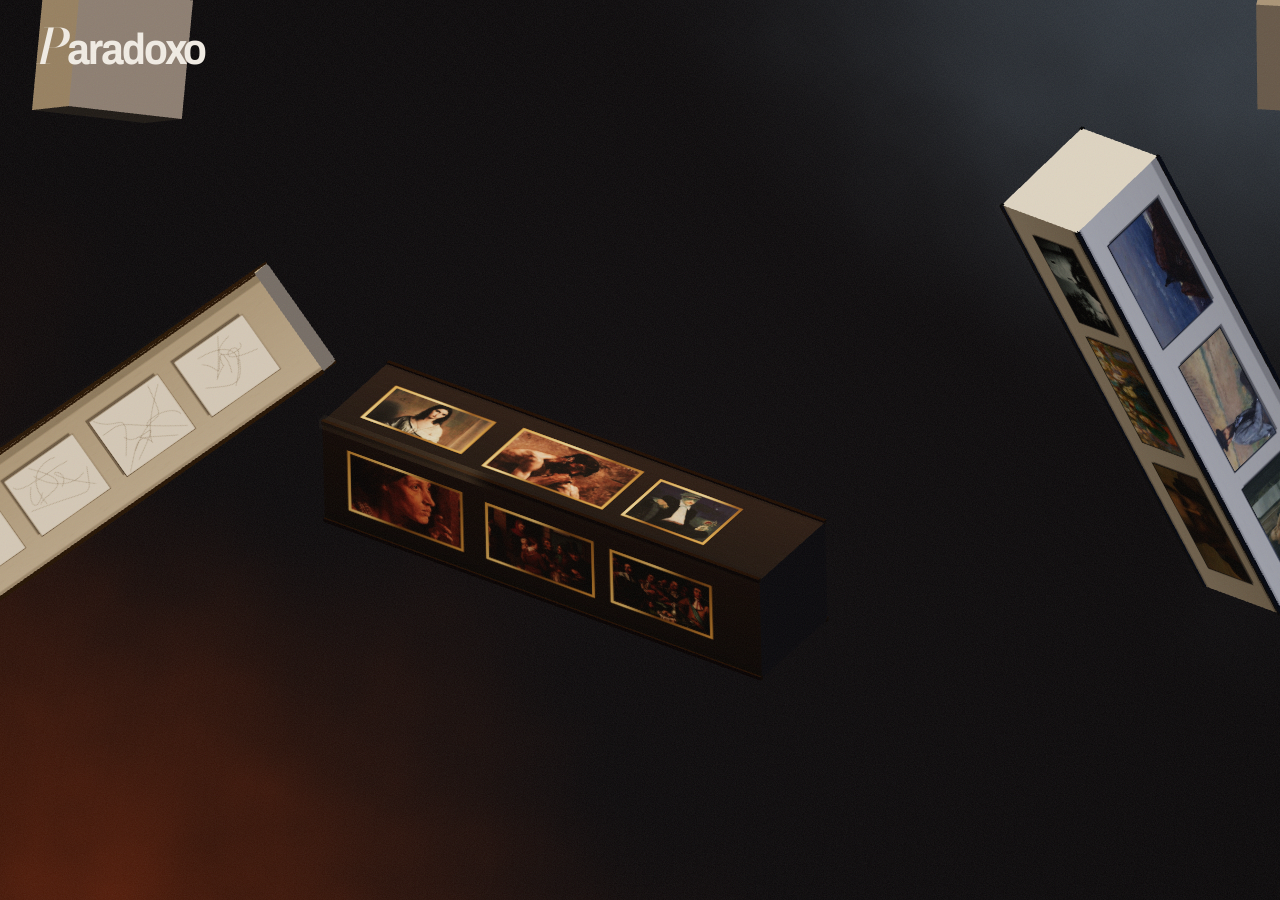
==== commit 7e409b9d: "v9: início limpo nas portas e livro pop-up 3D no Montaigne - Lobby: só a marca e as etiquetas nas po" ====
--- a/index.html
+++ b/index.html
@@ -18,25 +18,18 @@
 {"imports":{"three":"./vendor/three/three.module.min.js","lobby/":"./lobby/"}}
 </script>
 </head>
-<body class="is-loading">
+<body class="is-loading intro">
 <canvas id="gl" aria-hidden="true"></canvas>
 
 <header class="top">
   <h1 class="brand">Paradoxo</h1>
-  <p class="mono top__meta" id="state" aria-live="polite"><span class="s-on">Impossível. Mas está aí.</span><span class="s-off">De lado, o truque aparece.</span></p>
+  <p class="mono top__meta" id="state" aria-live="polite"><span class="s-on">Arraste. Escolha uma porta.</span><span class="s-off">De lado, o truque aparece.</span></p>
 </header>
 
 <div class="tags" aria-hidden="true">
-  <div class="tag" data-id="idiota" style="--tone:#e2a24e"><span class="mono">I · O Idiota</span></div>
-  <div class="tag" data-id="montaigne" style="--tone:#c7d3dc"><span class="mono">II · Montaigne</span></div>
+  <div class="tag" data-id="idiota" style="--tone:#e2a24e"><span class="mono">I · O Idiota</span><i class="q">Ser bom é suficiente?</i></div>
+  <div class="tag" data-id="montaigne" style="--tone:#c7d3dc"><span class="mono">II · Montaigne</span><i class="q">Por que soltar faz dar certo?</i></div>
   <div class="tag tag--soon" data-id="soon"><span class="mono">III · em breve</span></div>
-</div>
-
-<div class="caps" aria-hidden="true">
-  <div class="cap" data-id="idiota" style="--tone:#e2a24e"><span class="mono">I · Dostoiévski, 1869</span><b><em>O</em> Idiota</b><i>Ser bom é suficiente num mundo que não é?</i></div>
-  <div class="cap" data-id="montaigne" style="--tone:#c7d3dc"><span class="mono">II · Montaigne, 1580</span><b><em>S</em>olte</b><i>Por que tudo melhora quando você para de apertar?</i></div>
-  <div class="cap" data-id="soon"><span class="mono">III</span><b><em>em</em> breve</b><i>Este ainda está sendo pintado.</i></div>
-  <div class="cap cap--idle on" data-id=""><span class="mono">Três portas, três gravidades</span><b>Ele só existe <em>deste ângulo.</em></b><i>Gire o objeto e veja o truque. Solte, e ele volta a ser impossível.</i></div>
 </div>
 
 <nav class="doors" aria-label="Escolha um paradoxo">
@@ -45,9 +38,7 @@
   <span class="doors__soon"><span class="mono">III</span>em breve</span>
 </nav>
 
-<p class="hint mono" id="hint"><span>Arraste para girar</span><span>Clique numa porta</span></p>
-
-<div class="load" id="load" aria-hidden="true"><span class="mono">Montando o impossível</span><i></i></div>
+<div class="load" id="load" aria-hidden="true"><i></i></div>
 <div class="veil" id="veil" aria-hidden="true"></div>
 <script type="module" src="lobby/lobby.js"></script>
 </body>
--- a/lobby/lobby.css
+++ b/lobby/lobby.css
@@ -100,3 +100,15 @@
   .cap b { font-size: 44px; } .cap--idle b { font-size: 32px; } .cap i { font-size: 15px; }
 }
 @media (prefers-reduced-motion: reduce) { body::after { animation: none; } }
+
+/* início limpo: só o nome em cima e as etiquetas nas portas; a lista de portas fica só para teclado e leitores de tela */
+.caps, .hint { display: none !important; }
+body:not(.flat) .doors { position: fixed; left: -9999px; }
+body:not(.flat) .doors a:focus-visible { left: auto; }
+body:not(.flat) .doors:focus-within { left: var(--gut); bottom: 24px; }
+.tag > .mono { font-size: 10.5px; }
+.tag i.q { position: absolute; left: 0; top: 10px; translate: -50% 6px; white-space: nowrap; font: italic 400 16px/1.3 var(--f-serif); color: var(--bone); opacity: 0; text-shadow: 0 2px 18px #000; transition: opacity .5s var(--ease), translate .6s var(--ease); }
+.tag.on i.q { opacity: 1; translate: -50% 0; }
+body.flash .brand { animation: snap 1.2s var(--ease); }
+@keyframes snap { 0% { filter: blur(6px); letter-spacing: .3em; opacity: .2; } 100% { filter: none; letter-spacing: -.05em; opacity: 1; } }
+body.intro .tag, body.intro .top__meta { opacity: 0 !important; }
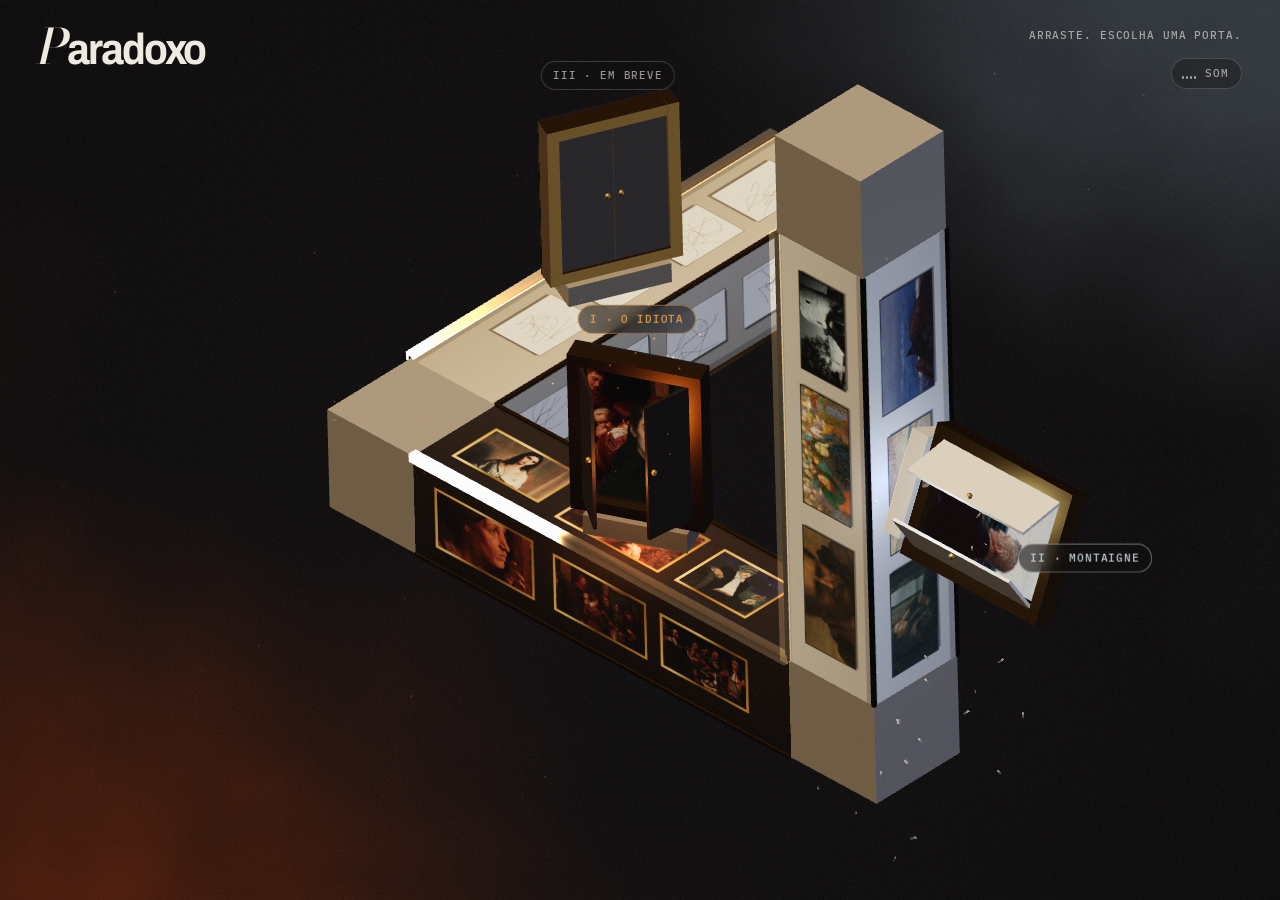
==== commit e1ba2ec8: "Início com som gerado e cursor; palco do livro mais alto no Montaigne" ====
--- a/index.html
+++ b/index.html
@@ -24,6 +24,7 @@
 <header class="top">
   <h1 class="brand">Paradoxo</h1>
   <p class="mono top__meta" id="state" aria-live="polite"><span class="s-on">Arraste. Escolha uma porta.</span><span class="s-off">De lado, o truque aparece.</span></p>
+  <button class="snd mono" id="snd" type="button" aria-pressed="false" aria-label="Som"><i aria-hidden="true"><b></b><b></b><b></b><b></b></i><span>Som</span></button>
 </header>
 
 <div class="tags" aria-hidden="true">
@@ -38,6 +39,7 @@
   <span class="doors__soon"><span class="mono">III</span>em breve</span>
 </nav>
 
+<div class="cur" id="cur" aria-hidden="true"><span class="mono"></span></div>
 <div class="load" id="load" aria-hidden="true"><i></i></div>
 <div class="veil" id="veil" aria-hidden="true"></div>
 <script type="module" src="lobby/lobby.js"></script>
--- a/lobby/lobby.css
+++ b/lobby/lobby.css
@@ -112,3 +112,28 @@
 body.flash .brand { animation: snap 1.2s var(--ease); }
 @keyframes snap { 0% { filter: blur(6px); letter-spacing: .3em; opacity: .2; } 100% { filter: none; letter-spacing: -.05em; opacity: 1; } }
 body.intro .tag, body.intro .top__meta { opacity: 0 !important; }
+
+/* som: botão discreto embaixo do estado */
+.top { align-items: flex-start; }
+.snd { position: fixed; z-index: 6; right: var(--gut); top: 58px; pointer-events: auto; display: flex; align-items: center; gap: 9px; padding: 7px 12px 7px 10px; border-radius: 99px; border: 1px solid rgba(241, 236, 228, .18); background: rgba(12, 10, 11, .35); color: var(--bone-2); cursor: pointer; -webkit-backdrop-filter: blur(8px); backdrop-filter: blur(8px); transition: color .3s, border-color .3s, opacity .5s; }
+.snd:hover, .snd[aria-pressed="true"] { color: var(--bone); border-color: rgba(241, 236, 228, .45); }
+.snd i { display: flex; align-items: flex-end; gap: 2px; height: 10px; }
+.snd b { width: 2px; height: 3px; background: currentColor; border-radius: 1px; transition: height .3s; }
+.snd[aria-pressed="true"] b { animation: eq 1s ease-in-out infinite alternate; }
+.snd[aria-pressed="true"] b:nth-child(2) { animation-delay: -.3s; } .snd[aria-pressed="true"] b:nth-child(3) { animation-delay: -.7s; } .snd[aria-pressed="true"] b:nth-child(4) { animation-delay: -.5s; }
+@keyframes eq { from { height: 2px; } to { height: 10px; } }
+body.is-loading .snd, body.leaving .snd, body.flat .snd { opacity: 0; pointer-events: none; }
+
+/* cursor: um anel que segue a mão e vira "Entrar" sobre uma porta */
+.cur { display: none; }
+@media (pointer: fine) {
+  .cur { display: grid; place-items: center; position: fixed; z-index: 3; left: 0; top: 0; width: 34px; height: 34px; margin: -17px 0 0 -17px; border-radius: 50%; border: 1px solid rgba(241, 236, 228, .55); pointer-events: none; opacity: 0; will-change: transform; transition: width .45s var(--ease), height .45s var(--ease), margin .45s var(--ease), background .35s, border-color .35s, opacity .4s; }
+  .cur span { opacity: 0; color: #120d0b; font-size: 10px; transition: opacity .25s; white-space: nowrap; }
+  body.cur-on .cur { opacity: 1; }
+  body.hovering .cur { width: 70px; height: 70px; margin: -35px 0 0 -35px; background: var(--ctone, var(--bone)); border-color: transparent; }
+  body.hovering .cur span { opacity: 1; transition-delay: .12s; }
+  body.dragging .cur { width: 18px; height: 18px; margin: -9px 0 0 -9px; }
+  body.leaving .cur, body.is-loading .cur, body.flat .cur { opacity: 0; }
+}
+@media (max-width: 760px) { .snd { top: auto; bottom: calc(18px + env(safe-area-inset-bottom)); } }
+@media (prefers-reduced-motion: reduce) { .snd[aria-pressed="true"] b { animation: none; height: 8px; } }
